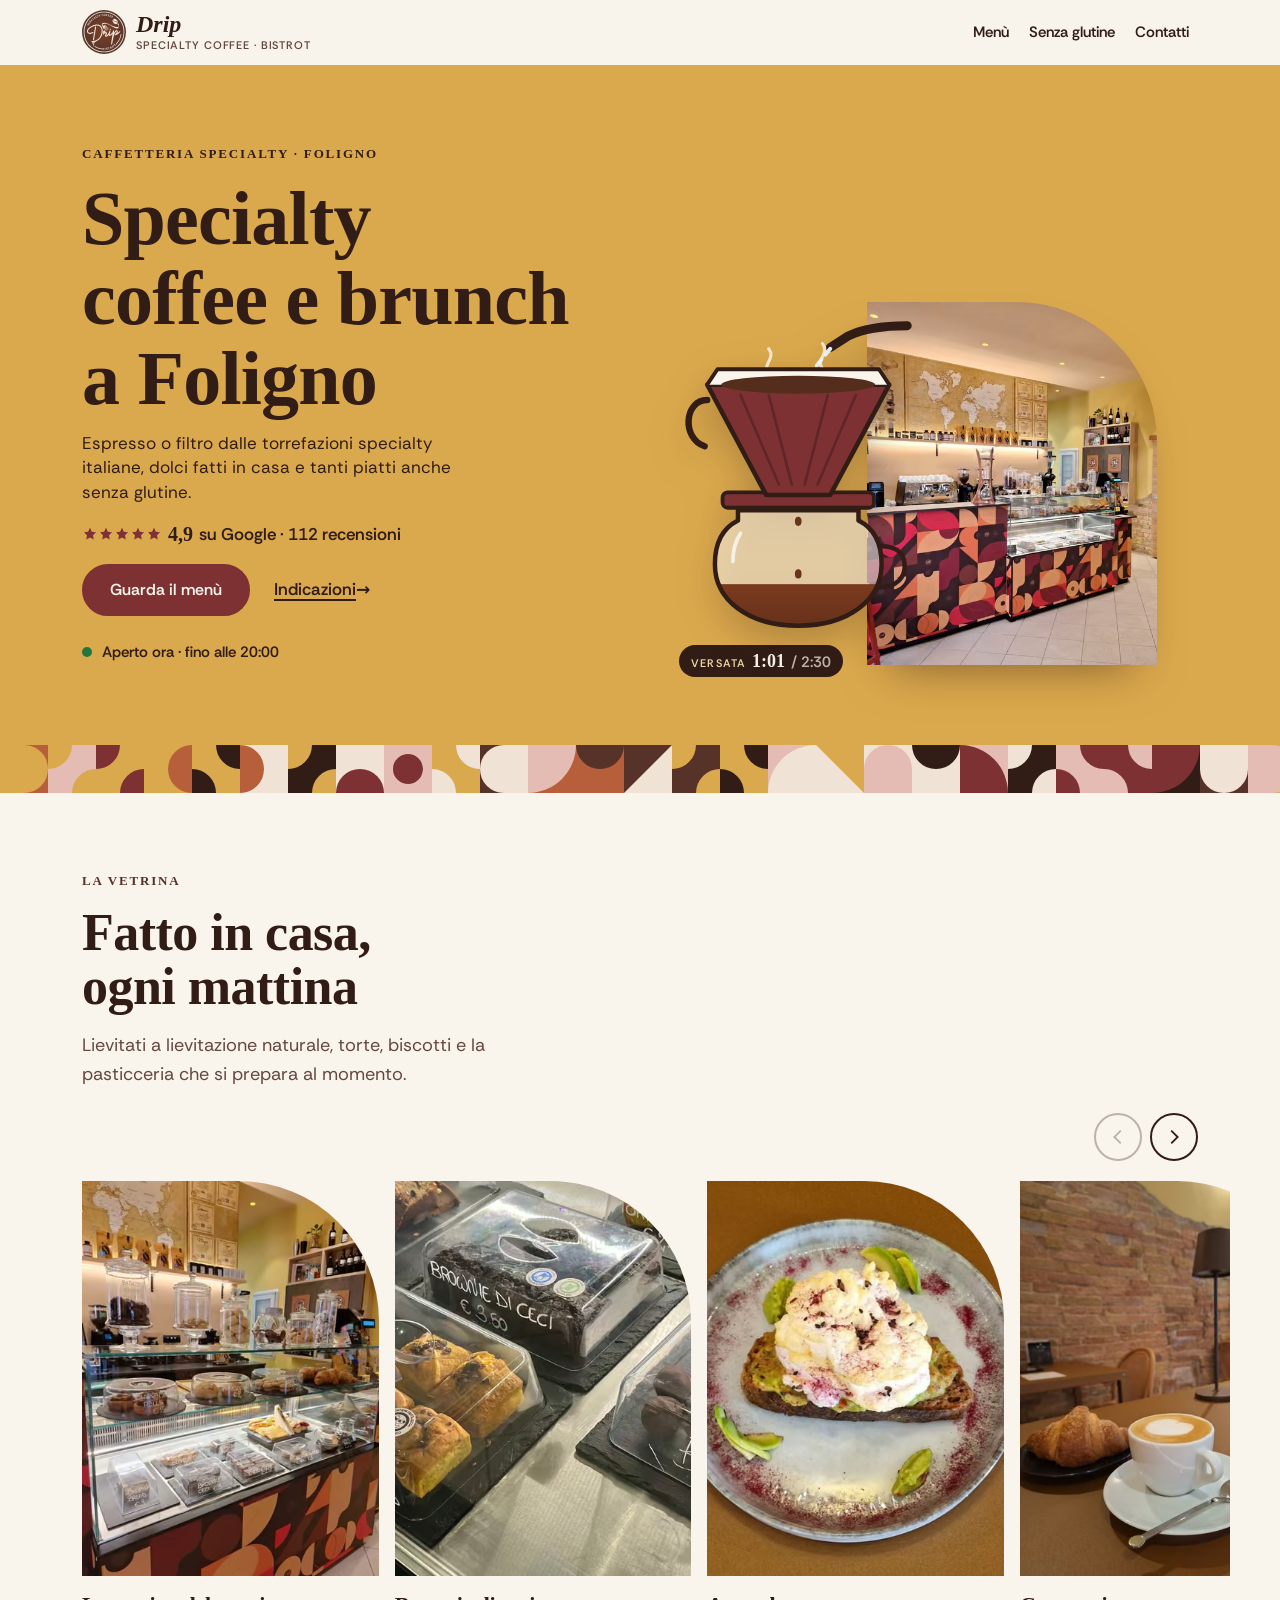
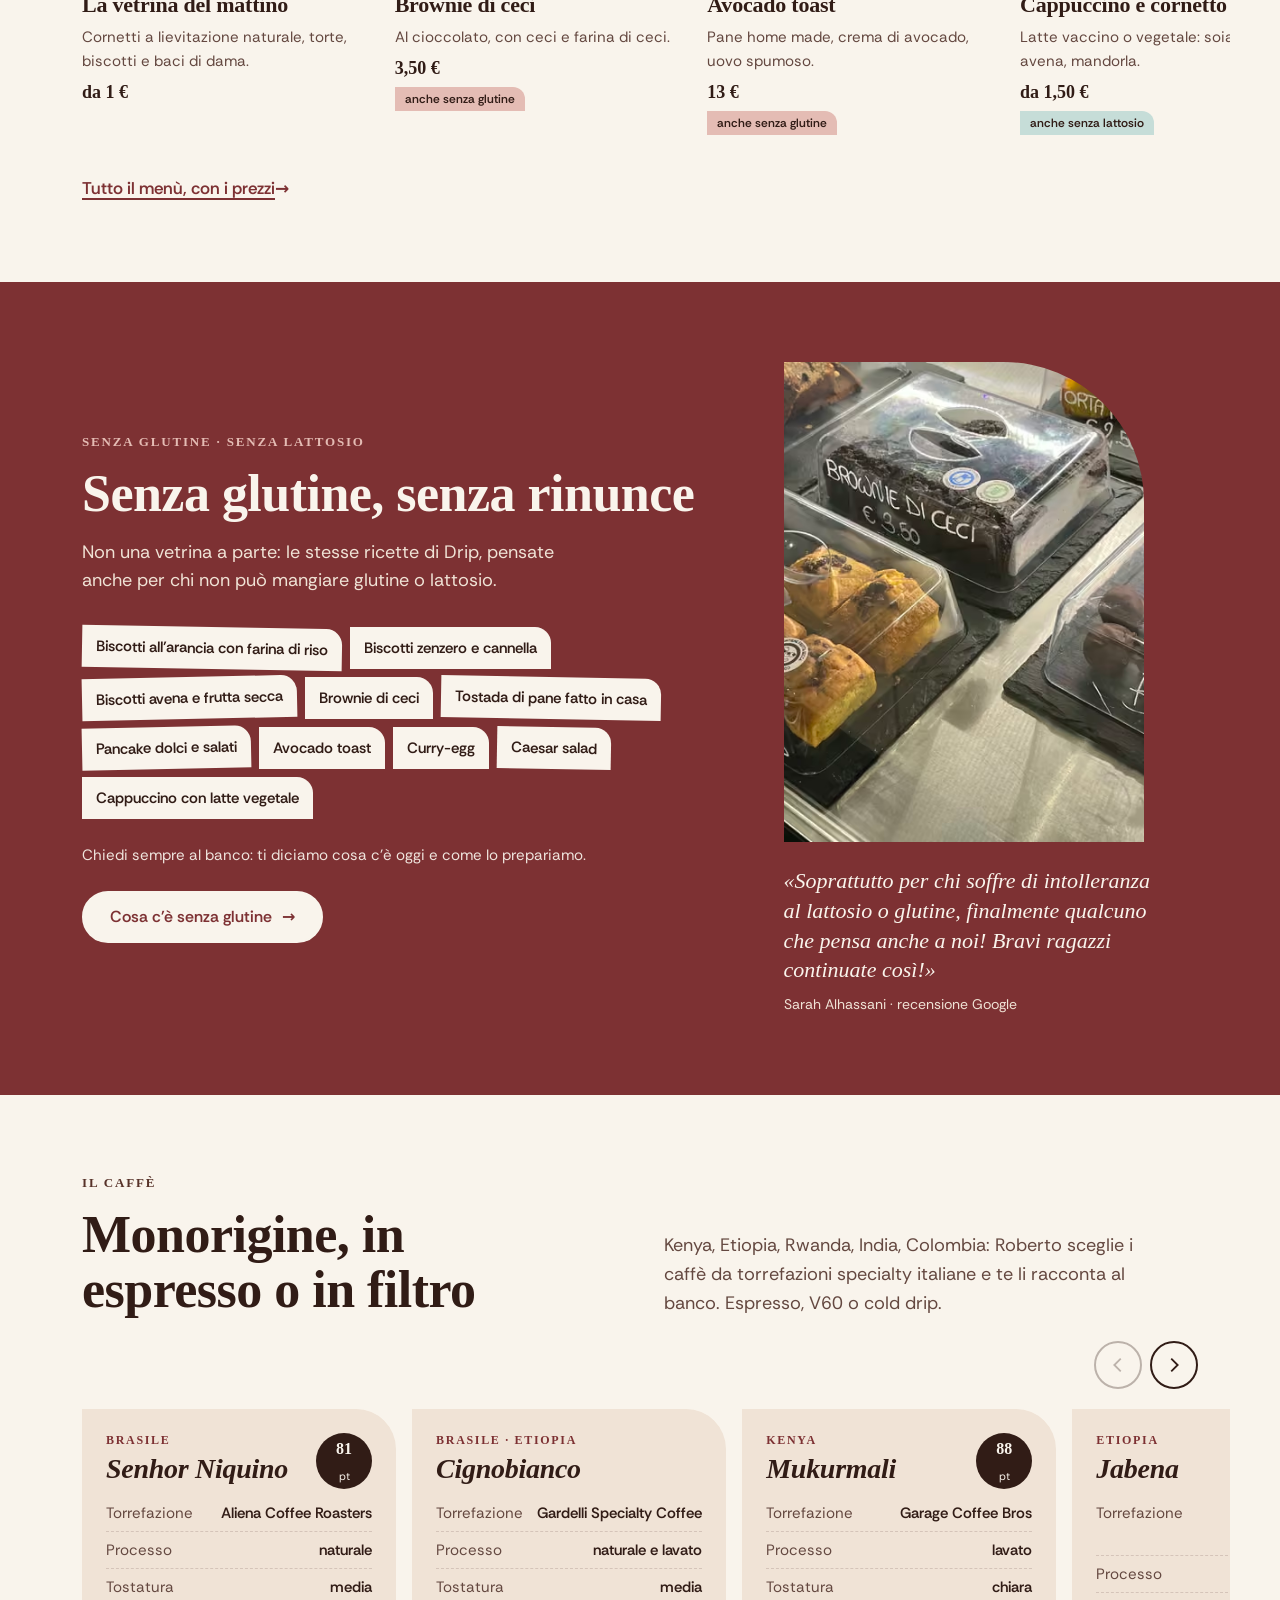
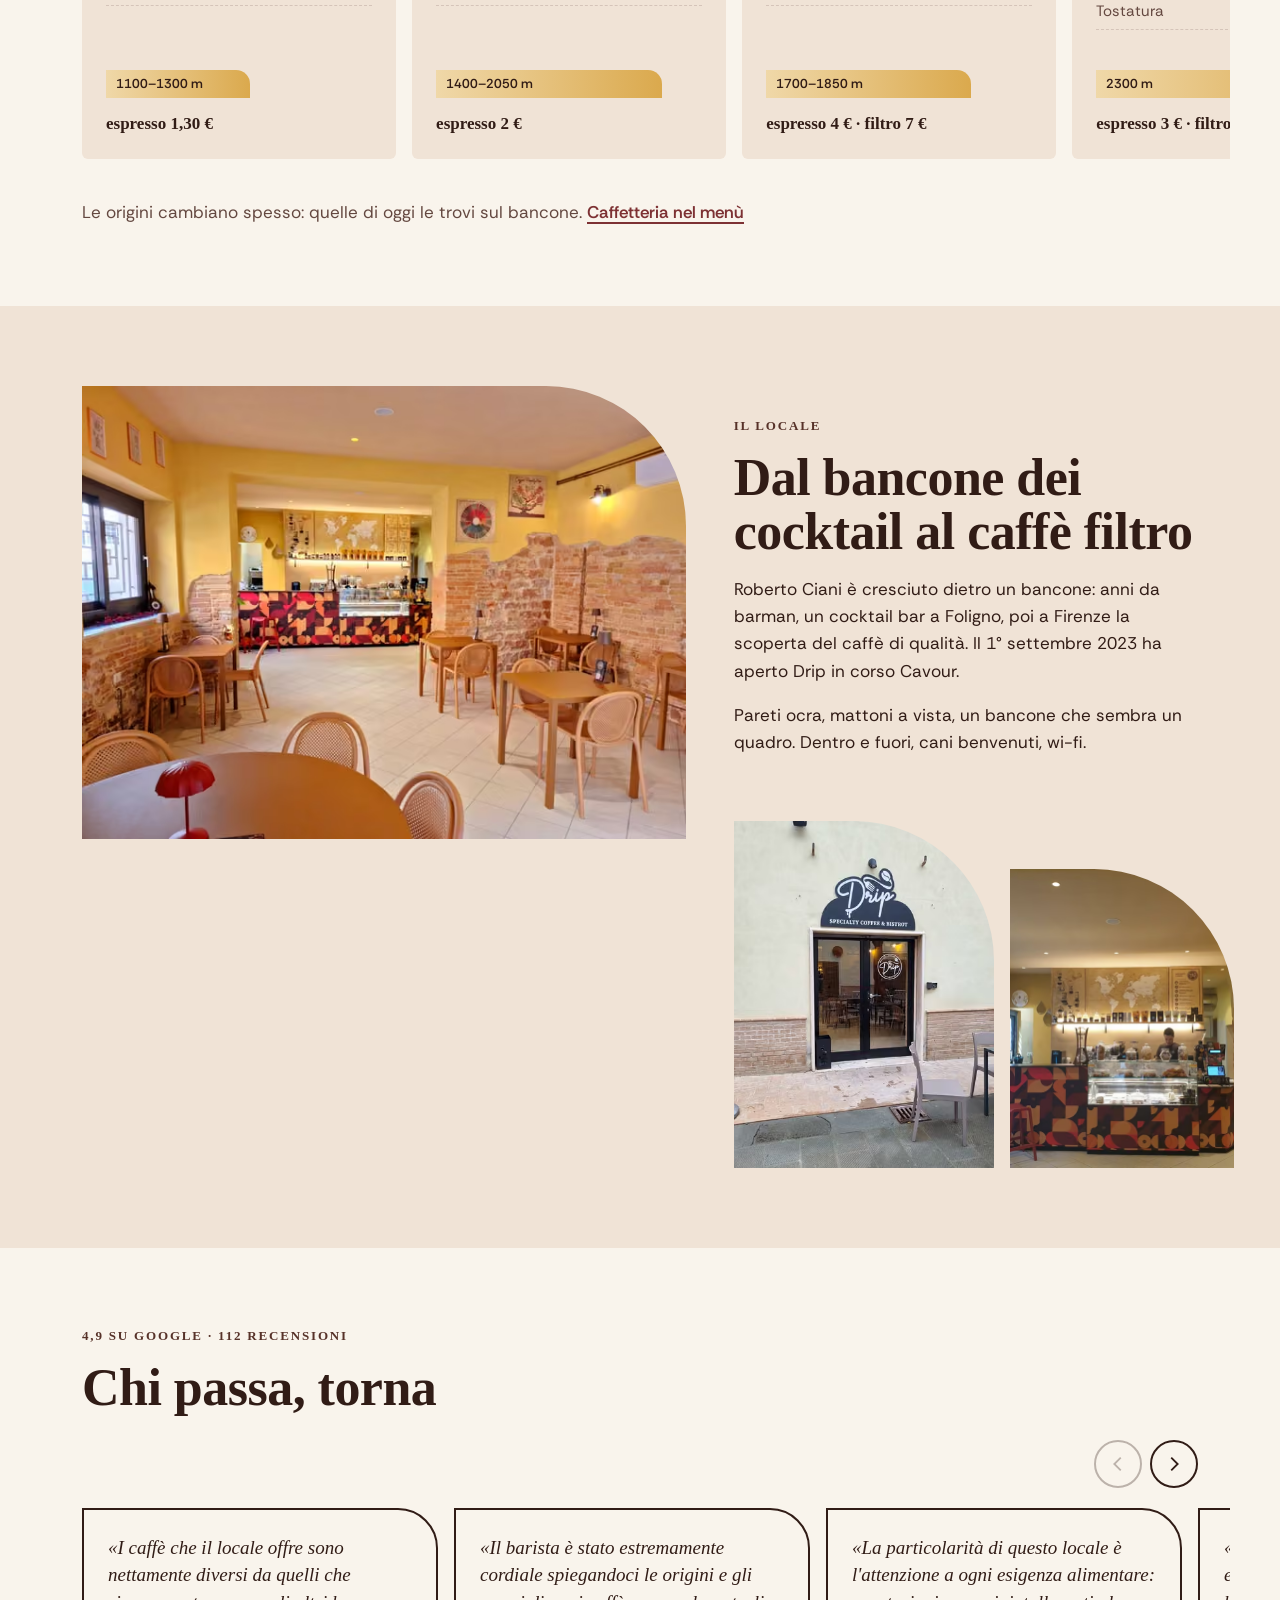
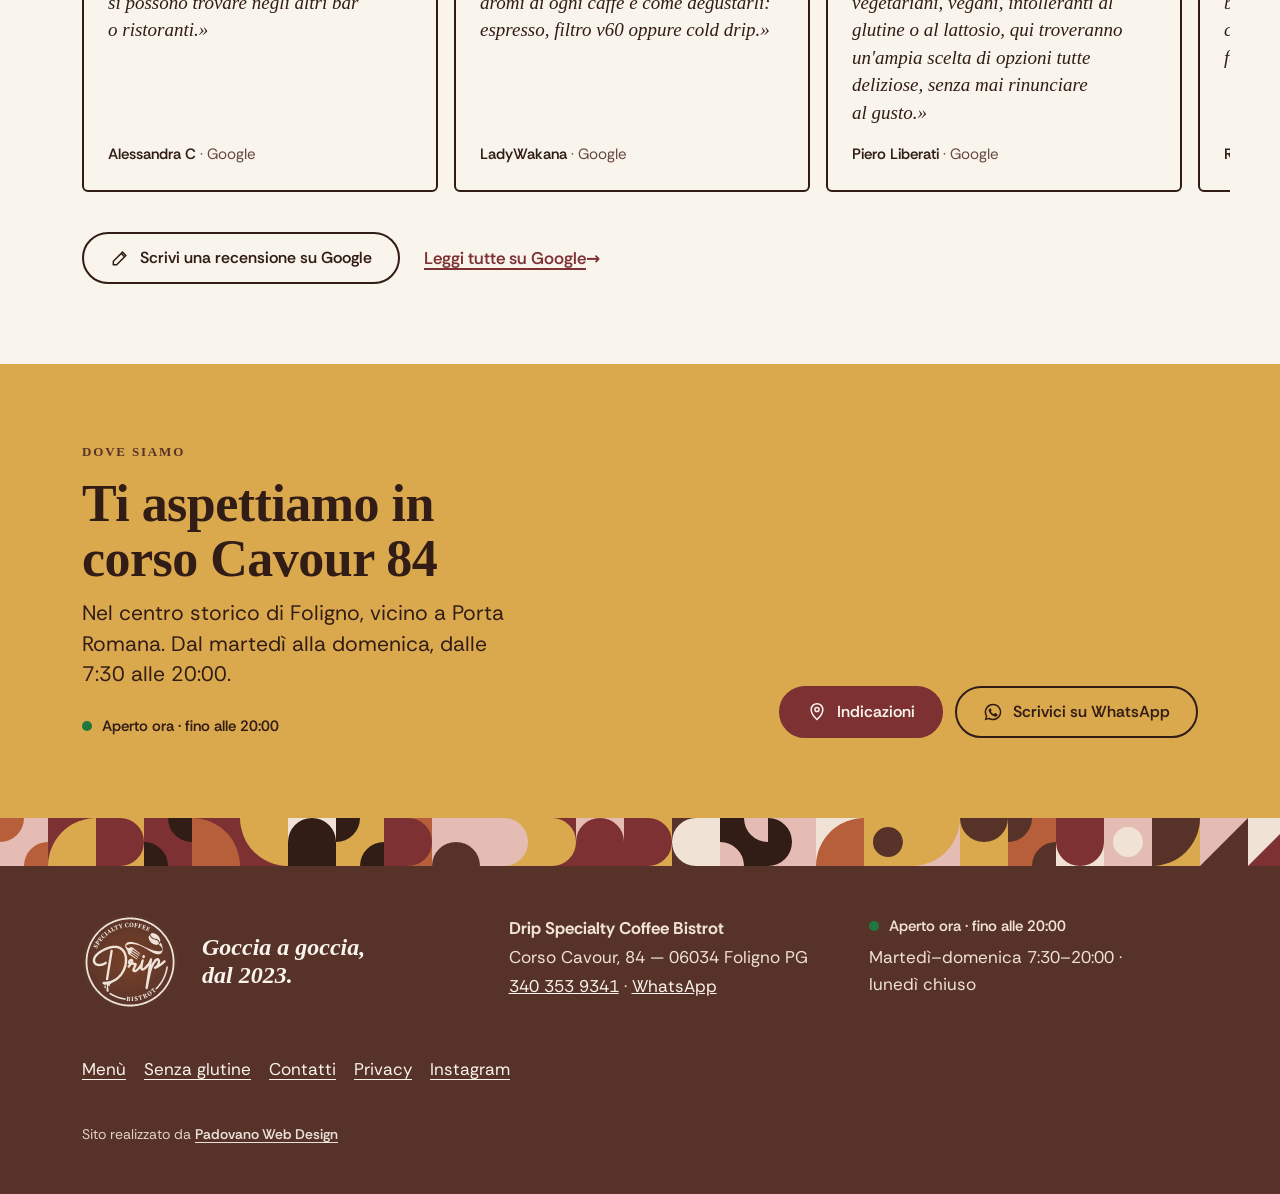
==== index.html @ 8d3b12f5 "Sito Drip Specialty Coffee Bistrot — bozza di anteprima Co-Authored-By: Claude Opus 5.5 <noreply@ant" ====
<!doctype html>
<html lang="it" class="no-js">
<head>
<meta charset="utf-8">
<script>document.documentElement.className="js"</script>
<meta name="viewport" content="width=device-width, initial-scale=1, viewport-fit=cover">
<title>Drip Specialty Coffee Bistrot | Caffè specialty e brunch a Foligno</title>
<meta name="description" content="Caffè specialty in espresso o filtro, colazioni e brunch fatti in casa, molti piatti anche senza glutine. Corso Cavour 84, Foligno. Chiuso il lunedì.">
<meta name="robots" content="noindex, nofollow">
<link rel="canonical" href="https://chripav09-del.github.io/DripFoligno/">
<meta name="theme-color" content="#E0A94F">
<meta property="og:type" content="website">
<meta property="og:locale" content="it_IT">
<meta property="og:site_name" content="Drip Specialty Coffee Bistrot">
<meta property="og:title" content="Drip Specialty Coffee Bistrot | Caffè specialty e brunch a Foligno">
<meta property="og:description" content="Caffè specialty in espresso o filtro, colazioni e brunch fatti in casa, molti piatti anche senza glutine. Corso Cavour 84, Foligno. Chiuso il lunedì.">
<meta property="og:url" content="https://chripav09-del.github.io/DripFoligno/">
<meta property="og:image" content="https://chripav09-del.github.io/DripFoligno/og-image.jpg">
<meta property="og:image:width" content="1200">
<meta property="og:image:height" content="630">
<meta name="twitter:card" content="summary_large_image">
<link rel="icon" href="favicon.ico" sizes="any">
<link rel="icon" href="favicon.svg" type="image/svg+xml">
<link rel="apple-touch-icon" href="apple-touch-icon.png">
<link rel="manifest" href="site.webmanifest">
<link rel="preload" href="fonts/alegreya.woff2" as="font" type="font/woff2" crossorigin>
<link rel="preload" href="fonts/rethink.woff2" as="font" type="font/woff2" crossorigin>
<link rel="stylesheet" href="css/base.css?v=202610020020">
<link rel="stylesheet" href="css/blocks.css?v=202610020020">
<script type="application/ld+json">{"@context": "https://schema.org", "@type": "CafeOrCoffeeShop", "@id": "https://chripav09-del.github.io/DripFoligno/#drip", "name": "Drip Specialty Coffee Bistrot", "alternateName": "Drip Specialty Coffee", "url": "https://chripav09-del.github.io/DripFoligno/", "image": "https://chripav09-del.github.io/DripFoligno/og-image.jpg", "logo": "https://chripav09-del.github.io/DripFoligno/icon-512.png", "description": "Caffetteria specialty e bistrot nel centro di Foligno: caffè monorigine in espresso o filtro, colazioni, brunch e pranzi fatti in casa, dolci e piatti disponibili anche senza glutine.", "telephone": "+39 340 353 9341", "address": {"@type": "PostalAddress", "streetAddress": "Corso Camillo Benso Conte di Cavour, 84", "postalCode": "06034", "addressLocality": "Foligno", "addressRegion": "PG", "addressCountry": "IT"}, "geo": {"@type": "GeoCoordinates", "latitude": 42.95385, "longitude": 12.70556}, "openingHoursSpecification": [{"@type": "OpeningHoursSpecification", "dayOfWeek": ["Tuesday", "Wednesday", "Thursday", "Friday", "Saturday", "Sunday"], "opens": "07:30", "closes": "20:00"}], "servesCuisine": ["Caffè specialty", "Colazioni", "Brunch", "Dolci fatti in casa"], "hasMenu": "https://chripav09-del.github.io/DripFoligno/menu.html", "hasMap": "https://www.google.com/maps/place/Drip+Specialty+Coffee+Bistrot/@42.9538521,12.7055634,17z/data=!4m6!3m5!1s0x132e851456a54751:0x4e2ced34477c55ed!8m2!3d42.9538521!4d12.7055634", "sameAs": ["https://www.instagram.com/drip.specialtycoffee/", "https://www.facebook.com/people/Drip-Specialty-Coffee/100095455901990/"], "areaServed": "Foligno", "foundingDate": "2023-09-01"}</script>
<script type="module" src="js/main.js?v=202610020020"></script>
</head>
<body>
<a class="skip" href="#contenuto">Vai al contenuto</a>
<header class="top">
  <div class="wrap top__in">
    <a class="marchio" href="./" aria-label="Drip Specialty Coffee Bistrot, home"><img src="img/drip-badge.svg" width="44" height="44" alt=""><span>Drip<small>specialty coffee · bistrot</small></span></a>
    <nav class="nav" aria-label="Principale"><a href="menu.html">Menù</a><a href="senza-glutine.html">Senza glutine</a><a href="contatti.html">Contatti</a></nav>
  </div>
</header>
<main id="contenuto">

<section class="hero" aria-labelledby="h1">
  <div class="wrap hero__in">
    <div class="hero__testo">
      <p class="kicker">Caffetteria specialty · Foligno</p>
      <h1 id="h1">Specialty coffee e brunch a Foligno</h1>
      <p class="lead">Espresso o filtro dalle torrefazioni specialty italiane, dolci fatti in casa e tanti piatti anche senza glutine.</p>
      <p class="voto"><span class="voto__stelle"><svg viewBox="0 0 24 24" aria-hidden="true" fill="currentColor"><path d="m12 2.8 2.8 5.8 6.3.9-4.6 4.4 1.1 6.3L12 17.2l-5.6 3 1.1-6.3L2.9 9.5l6.3-.9Z"/></svg><svg viewBox="0 0 24 24" aria-hidden="true" fill="currentColor"><path d="m12 2.8 2.8 5.8 6.3.9-4.6 4.4 1.1 6.3L12 17.2l-5.6 3 1.1-6.3L2.9 9.5l6.3-.9Z"/></svg><svg viewBox="0 0 24 24" aria-hidden="true" fill="currentColor"><path d="m12 2.8 2.8 5.8 6.3.9-4.6 4.4 1.1 6.3L12 17.2l-5.6 3 1.1-6.3L2.9 9.5l6.3-.9Z"/></svg><svg viewBox="0 0 24 24" aria-hidden="true" fill="currentColor"><path d="m12 2.8 2.8 5.8 6.3.9-4.6 4.4 1.1 6.3L12 17.2l-5.6 3 1.1-6.3L2.9 9.5l6.3-.9Z"/></svg><svg viewBox="0 0 24 24" aria-hidden="true" fill="currentColor"><path d="m12 2.8 2.8 5.8 6.3.9-4.6 4.4 1.1 6.3L12 17.2l-5.6 3 1.1-6.3L2.9 9.5l6.3-.9Z"/></svg></span><b>4,9</b> su Google · 112 recensioni</p>
      <div class="hero__azioni"><a class="btn" href="menu.html">Guarda il menù</a><a class="link freccia" href="https://www.google.com/maps/dir/?api=1&destination=Drip+Specialty+Coffee+Bistrot+Corso+Cavour+84+Foligno" target="_blank" rel="noopener">Indicazioni</a></div>
      <p class="stato stato--hero" data-stato><span class="stato__punto" aria-hidden="true"></span>Martedì–domenica 7:30–20:00 · lunedì chiuso</p>
    </div>
    <div class="hero__scena">
      <picture class="hero__foto quarto"><source type="image/avif" srcset="img/hero-bancone-480.avif 480w, img/hero-bancone-720.avif 720w, img/hero-bancone-960.avif 960w" sizes="(min-width: 900px) 420px, 64vw"><source type="image/webp" srcset="img/hero-bancone-480.webp 480w, img/hero-bancone-720.webp 720w, img/hero-bancone-960.webp 960w" sizes="(min-width: 900px) 420px, 64vw"><img src="img/hero-bancone-720.jpg" width="720" height="900" alt="Il bancone di Drip con il fronte a tessere geometriche bordeaux, la vetrina dei dolci e la mappa del mondo dei caffè" fetchpriority="high" decoding="async"></picture>
      <div class="v60" data-v60>
  <svg class="v60__svg" viewBox="-8 0 178 250" role="img" aria-labelledby="v60t">
<title id="v60t">Un dripper V60 che filtra il caffè goccia a goccia in una caraffa di vetro</title>
<defs>
 <clipPath id="caraffa"><path d="M38 150h94v8c12 6 18 18 18 34 0 28-26 48-65 48S20 220 20 192c0-16 6-28 18-34Z"/></clipPath>
 <linearGradient id="caffe" x1="0" y1="0" x2="0" y2="1"><stop offset="0" stop-color="hsl(18 60% 30%)"/><stop offset="1" stop-color="hsl(14 50% 14%)"/></linearGradient>
</defs>
<path class="v60__beccuccio" d="M170 6c-20 0-34 2-46 8l-14 9" fill="none" stroke="var(--espresso)" stroke-width="7" stroke-linecap="round"/>
<path class="v60__acqua" d="M110 24 C102 34 92 44 88 60" fill="none" stroke="hsl(200 40% 92%)" stroke-width="3" stroke-linecap="round" stroke-dasharray="6 5"/>
<g class="v60__vapore" fill="none" stroke="var(--latte)" stroke-width="2.5" stroke-linecap="round" opacity=".8">
 <path d="M62 44c-6-8 6-12 0-20"/><path d="M104 40c-6-8 6-12 0-20"/>
</g>
<path d="M38 150h94v8c12 6 18 18 18 34 0 28-26 48-65 48S20 220 20 192c0-16 6-28 18-34Z" fill="hsl(36 60% 97% / .55)"/>
<g clip-path="url(#caraffa)"><rect class="v60__livello" x="0" y="240" width="170" height="120" fill="url(#caffe)"/></g>
<path d="M38 150h94v8c12 6 18 18 18 34 0 28-26 48-65 48S20 220 20 192c0-16 6-28 18-34Z" fill="none" stroke="var(--espresso)" stroke-width="3.5" stroke-linejoin="round"/>
<path d="M150 178c14 0 18 8 18 16s-6 16-20 16" fill="none" stroke="var(--espresso)" stroke-width="3.5" stroke-linecap="round"/>
<path d="M40 168c-4 6-6 14-6 22" fill="none" stroke="#fff" stroke-width="3" stroke-linecap="round" opacity=".7"/>
<g class="v60__gocce" fill="hsl(18 55% 26%)"></g>
<rect x="26" y="136" width="118" height="12" rx="4" fill="var(--bordeaux)" stroke="var(--espresso)" stroke-width="3"/>
<path d="M14 52h142l-46 86H60Z" fill="var(--bordeaux)" stroke="var(--espresso)" stroke-width="3.5" stroke-linejoin="round"/>
<path d="M14 52 22 40h126l8 12" fill="var(--latte)" stroke="var(--espresso)" stroke-width="3" stroke-linejoin="round"/>
<g stroke="hsl(358 44% 26%)" stroke-width="2" stroke-linecap="round"><path d="M40 60l30 70"/><path d="M62 60l18 70"/><path d="M108 60l-18 70"/><path d="M130 60l-30 70"/></g>
<ellipse class="v60__letto" cx="85" cy="52" rx="60" ry="7" fill="hsl(18 50% 22%)"/>
<path d="M14 64c-18 0-20 30-2 36" fill="none" stroke="var(--espresso)" stroke-width="5" stroke-linecap="round"/>
</svg>
  <p class="v60__timer"><span class="v60__fase" data-fase>Bloom</span><b data-t>0:00</b><span class="v60__tot">/ 2:30</span></p>
</div>
    </div>
  </div>
  <div class="tessere " aria-hidden="true"><svg viewBox="0 0 1440 48" preserveAspectRatio="xMinYMid slice" width="1440" height="48"><g transform="translate(0 0)"><rect width="48" height="48" style="fill:var(--terracotta)"/><g class="t" style="--i:0;fill:var(--ocra)"><g transform="rotate(90 24 24)"><path d="M0 24A24 24 0 0 1 48 24V48H0Z"/></g></g></g><g transform="translate(48 0)"><rect width="48" height="48" style="fill:var(--rosa)"/><g class="t" style="--i:1;fill:var(--ocra)"><g transform="rotate(0 24 24)"><path d="M0 0H24A24 24 0 0 1 0 24ZM48 48H24A24 24 0 0 1 48 24Z"/></g></g></g><g transform="translate(96 0)"><rect width="48" height="48" style="fill:var(--ocra)"/><g class="t" style="--i:2;fill:var(--bordeaux)"><g transform="rotate(180 24 24)"><path d="M0 0H24A24 24 0 0 1 0 24ZM48 48H24A24 24 0 0 1 48 24Z"/></g></g></g><g transform="translate(144 0)"><rect width="48" height="48" style="fill:var(--ocra)"/><g class="t" style="--i:3;fill:var(--terracotta)"><g transform="rotate(270 24 24)"><path d="M0 48A24 24 0 0 1 48 48Z"/></g></g></g><g transform="translate(192 0)"><rect width="48" height="48" style="fill:var(--ocra)"/><g class="t" style="--i:4;fill:var(--espresso)"><g transform="rotate(270 24 24)"><path d="M0 0H24A24 24 0 0 1 0 24ZM48 48H24A24 24 0 0 1 48 24Z"/></g></g></g><g transform="translate(240 0)"><rect width="48" height="48" style="fill:var(--crema)"/><g class="t" style="--i:5;fill:var(--terracotta)"><g transform="rotate(90 24 24)"><path d="M0 48A24 24 0 0 1 48 48Z"/></g></g></g><g transform="translate(288 0)"><rect width="48" height="48" style="fill:var(--espresso)"/><g class="t" style="--i:6;fill:var(--ocra)"><g transform="rotate(0 24 24)"><path d="M0 0H24A24 24 0 0 1 0 24ZM48 48H24A24 24 0 0 1 48 24Z"/></g></g></g><g transform="translate(336 0)"><rect width="48" height="48" style="fill:var(--crema)"/><g class="t" style="--i:7;fill:var(--bordeaux)"><g transform="rotate(0 24 24)"><path d="M0 48A24 24 0 0 1 48 48Z"/></g></g></g><g transform="translate(384 0)"><rect width="48" height="48" style="fill:var(--rosa)"/><g class="t" style="--i:8;fill:var(--bordeaux)"><g transform="rotate(270 24 24)"><circle cx="24" cy="24" r="15"/></g></g></g><g transform="translate(432 0)"><rect width="48" height="48" style="fill:var(--ocra)"/><g class="t" style="--i:9;fill:var(--crema)"><g transform="rotate(270 24 24)"><path d="M0 0H24A24 24 0 0 1 0 24ZM48 48H24A24 24 0 0 1 48 24Z"/></g></g></g><g transform="translate(480 0)"><rect width="48" height="48" style="fill:var(--cacao)"/><g class="t" style="--i:10;fill:var(--crema)"><g transform="rotate(270 24 24)"><path d="M0 24A24 24 0 0 1 48 24V48H0Z"/></g></g></g><g transform="translate(528 0)"><rect width="48" height="48" style="fill:var(--terracotta)"/><g class="t" style="--i:11;fill:var(--rosa)"><g transform="rotate(0 24 24)"><path d="M0 0H48A48 48 0 0 1 0 48Z"/></g></g></g><g transform="translate(576 0)"><rect width="48" height="48" style="fill:var(--terracotta)"/><g class="t" style="--i:12;fill:var(--cacao)"><g transform="rotate(180 24 24)"><path d="M0 48A24 24 0 0 1 48 48Z"/></g></g></g><g transform="translate(624 0)"><rect width="48" height="48" style="fill:var(--crema)"/><g class="t" style="--i:13;fill:var(--cacao)"><g transform="rotate(180 24 24)"><path d="M0 48 48 0V48Z"/></g></g></g><g transform="translate(672 0)"><rect width="48" height="48" style="fill:var(--cacao)"/><g class="t" style="--i:14;fill:var(--ocra)"><g transform="rotate(180 24 24)"><path d="M0 0H24A24 24 0 0 1 0 24ZM48 48H24A24 24 0 0 1 48 24Z"/></g></g></g><g transform="translate(720 0)"><rect width="48" height="48" style="fill:var(--ocra)"/><g class="t" style="--i:15;fill:var(--espresso)"><g transform="rotate(90 24 24)"><path d="M0 0H24A24 24 0 0 1 0 24ZM48 48H24A24 24 0 0 1 48 24Z"/></g></g></g><g transform="translate(768 0)"><rect width="48" height="48" style="fill:var(--rosa)"/><g class="t" style="--i:16;fill:var(--crema)"><g transform="rotate(180 24 24)"><path d="M0 0H48A48 48 0 0 1 0 48Z"/></g></g></g><g transform="translate(816 0)"><rect width="48" height="48" style="fill:var(--ocra)"/><g class="t" style="--i:17;fill:var(--crema)"><g transform="rotate(90 24 24)"><path d="M0 48 48 0V48Z"/></g></g></g><g transform="translate(864 0)"><rect width="48" height="48" style="fill:var(--crema)"/><g class="t" style="--i:18;fill:var(--rosa)"><g transform="rotate(0 24 24)"><path d="M0 24A24 24 0 0 1 48 24V48H0Z"/></g></g></g><g transform="translate(912 0)"><rect width="48" height="48" style="fill:var(--crema)"/><g class="t" style="--i:19;fill:var(--espresso)"><g transform="rotate(180 24 24)"><path d="M0 48A24 24 0 0 1 48 48Z"/></g></g></g><g transform="translate(960 0)"><rect width="48" height="48" style="fill:var(--rosa)"/><g class="t" style="--i:20;fill:var(--bordeaux)"><g transform="rotate(270 24 24)"><path d="M0 0H48A48 48 0 0 1 0 48Z"/></g></g></g><g transform="translate(1008 0)"><rect width="48" height="48" style="fill:var(--espresso)"/><g class="t" style="--i:21;fill:var(--crema)"><g transform="rotate(0 24 24)"><path d="M0 0H24A24 24 0 0 1 0 24ZM48 48H24A24 24 0 0 1 48 24Z"/></g></g></g><g transform="translate(1056 0)"><rect width="48" height="48" style="fill:var(--rosa)"/><g class="t" style="--i:22;fill:var(--bordeaux)"><g transform="rotate(90 24 24)"><path d="M0 0H24A24 24 0 0 1 0 24ZM48 48H24A24 24 0 0 1 48 24Z"/></g></g></g><g transform="translate(1104 0)"><rect width="48" height="48" style="fill:var(--bordeaux)"/><g class="t" style="--i:23;fill:var(--rosa)"><g transform="rotate(270 24 24)"><path d="M0 0H24A24 24 0 0 1 0 24ZM48 48H24A24 24 0 0 1 48 24Z"/></g></g></g><g transform="translate(1152 0)"><rect width="48" height="48" style="fill:var(--espresso)"/><g class="t" style="--i:24;fill:var(--bordeaux)"><g transform="rotate(0 24 24)"><path d="M0 0H48A48 48 0 0 1 0 48Z"/></g></g></g><g transform="translate(1200 0)"><rect width="48" height="48" style="fill:var(--cacao)"/><g class="t" style="--i:25;fill:var(--crema)"><g transform="rotate(180 24 24)"><path d="M0 24A24 24 0 0 1 48 24V48H0Z"/></g></g></g><g transform="translate(1248 0)"><rect width="48" height="48" style="fill:var(--ocra)"/><g class="t" style="--i:26;fill:var(--rosa)"><g transform="rotate(90 24 24)"><path d="M0 24A24 24 0 0 1 48 24V48H0Z"/></g></g></g><g transform="translate(1296 0)"><rect width="48" height="48" style="fill:var(--bordeaux)"/><g class="t" style="--i:27;fill:var(--rosa)"><g transform="rotate(0 24 24)"><path d="M0 0H48A48 48 0 0 1 0 48Z"/></g></g></g><g transform="translate(1344 0)"><rect width="48" height="48" style="fill:var(--bordeaux)"/><g class="t" style="--i:28;fill:var(--ocra)"><g transform="rotate(0 24 24)"><path d="M0 24A24 24 0 0 1 48 24V48H0Z"/></g></g></g><g transform="translate(1392 0)"><rect width="48" height="48" style="fill:var(--terracotta)"/><g class="t" style="--i:29;fill:var(--cacao)"><g transform="rotate(180 24 24)"><circle cx="24" cy="24" r="15"/></g></g></g></svg></div>
</section>

<section class="sez sez--vetrina" aria-labelledby="h-vetrina">
  <div class="wrap">
    <div class="testa"><p class="kicker">La vetrina</p><h2 id="h-vetrina">Fatto in casa, ogni mattina</h2>
    <p class="promessa">Lievitati a lievitazione naturale, torte, biscotti e la pasticceria che si prepara al momento.</p></div>
    <div class="caro " data-caro>
  <div class="caro__nav"><button type="button" class="caro__b" data-prev aria-label="Indietro"><svg viewBox="0 0 24 24" aria-hidden="true" fill="none" stroke="currentColor" stroke-width="2"><path d="m15 5-7 7 7 7"/></svg></button><button type="button" class="caro__b" data-next aria-label="Avanti"><svg viewBox="0 0 24 24" aria-hidden="true" fill="none" stroke="currentColor" stroke-width="2"><path d="m9 5 7 7-7 7"/></svg></button></div>
  <ul class="caro__pista" id="pista-vetrina" aria-label="Piatti e dolci di Drip" tabindex="0"><li class="piatto"><picture class="piatto__foto quarto"><source type="image/avif" srcset="img/vetrina-dolci-400.avif 400w, img/vetrina-dolci-640.avif 640w, img/vetrina-dolci-900.avif 900w" sizes="(min-width: 900px) 300px, 72vw"><source type="image/webp" srcset="img/vetrina-dolci-400.webp 400w, img/vetrina-dolci-640.webp 640w, img/vetrina-dolci-900.webp 900w" sizes="(min-width: 900px) 300px, 72vw"><img src="img/vetrina-dolci-640.jpg" width="640" height="853" alt="La vetrina del mattino con torte, biscotti e cornetti sotto le campane di vetro" loading="lazy" decoding="async"></picture>
  <div class="piatto__testo"><h3>La vetrina del mattino</h3><p>Cornetti a lievitazione naturale, torte, biscotti e baci di dama.</p><p class="piatto__prezzo">da 1 €</p></div></li><li class="piatto"><picture class="piatto__foto quarto"><source type="image/avif" srcset="img/brownie-ceci-400.avif 400w, img/brownie-ceci-640.avif 640w, img/brownie-ceci-900.avif 900w" sizes="(min-width: 900px) 300px, 72vw"><source type="image/webp" srcset="img/brownie-ceci-400.webp 400w, img/brownie-ceci-640.webp 640w, img/brownie-ceci-900.webp 900w" sizes="(min-width: 900px) 300px, 72vw"><img src="img/brownie-ceci-640.jpg" width="640" height="853" alt="Brownie di ceci sotto la campana di vetro con il cartellino del prezzo" loading="lazy" decoding="async"></picture>
  <div class="piatto__testo"><h3>Brownie di ceci</h3><p>Al cioccolato, con ceci e farina di ceci.</p><p class="piatto__prezzo">3,50 €</p><span class="tag tag--g">anche senza glutine</span></div></li><li class="piatto"><picture class="piatto__foto quarto"><source type="image/avif" srcset="img/avocado-toast-400.avif 400w, img/avocado-toast-640.avif 640w, img/avocado-toast-647.avif 647w" sizes="(min-width: 900px) 300px, 72vw"><source type="image/webp" srcset="img/avocado-toast-400.webp 400w, img/avocado-toast-640.webp 640w, img/avocado-toast-647.webp 647w" sizes="(min-width: 900px) 300px, 72vw"><img src="img/avocado-toast-640.jpg" width="640" height="853" alt="Avocado toast con uovo spumoso su pane fatto in casa" loading="lazy" decoding="async"></picture>
  <div class="piatto__testo"><h3>Avocado toast</h3><p>Pane home made, crema di avocado, uovo spumoso.</p><p class="piatto__prezzo">13 €</p><span class="tag tag--g">anche senza glutine</span></div></li><li class="piatto"><picture class="piatto__foto quarto"><source type="image/avif" srcset="img/cappuccino-cornetto-400.avif 400w, img/cappuccino-cornetto-640.avif 640w, img/cappuccino-cornetto-900.avif 900w" sizes="(min-width: 900px) 300px, 72vw"><source type="image/webp" srcset="img/cappuccino-cornetto-400.webp 400w, img/cappuccino-cornetto-640.webp 640w, img/cappuccino-cornetto-900.webp 900w" sizes="(min-width: 900px) 300px, 72vw"><img src="img/cappuccino-cornetto-640.jpg" width="640" height="853" alt="Cappuccino con latte art e cornetto sul tavolo, davanti al muro di mattoni" loading="lazy" decoding="async"></picture>
  <div class="piatto__testo"><h3>Cappuccino e cornetto</h3><p>Latte vaccino o vegetale: soia, cocco, avena, mandorla.</p><p class="piatto__prezzo">da 1,50 €</p><span class="tag tag--l">anche senza lattosio</span></div></li><li class="piatto"><picture class="piatto__foto quarto"><source type="image/avif" srcset="img/pancake-melograno-400.avif 400w, img/pancake-melograno-640.avif 640w, img/pancake-melograno-900.avif 900w" sizes="(min-width: 900px) 300px, 72vw"><source type="image/webp" srcset="img/pancake-melograno-400.webp 400w, img/pancake-melograno-640.webp 640w, img/pancake-melograno-900.webp 900w" sizes="(min-width: 900px) 300px, 72vw"><img src="img/pancake-melograno-640.jpg" width="640" height="853" alt="Pila di pancake con chicchi di melograno sotto la lampada bordeaux" loading="lazy" decoding="async"></picture>
  <div class="piatto__testo"><h3>Pancake</h3><p>Dolci o salati, quasi tutti anche senza glutine.</p><p class="piatto__prezzo">da 9 €</p><span class="tag tag--g">anche senza glutine</span></div></li><li class="piatto"><picture class="piatto__foto quarto"><source type="image/avif" srcset="img/french-toast-frutti-400.avif 400w, img/french-toast-frutti-640.avif 640w, img/french-toast-frutti-900.avif 900w" sizes="(min-width: 900px) 300px, 72vw"><source type="image/webp" srcset="img/french-toast-frutti-400.webp 400w, img/french-toast-frutti-640.webp 640w, img/french-toast-frutti-900.webp 900w" sizes="(min-width: 900px) 300px, 72vw"><img src="img/french-toast-frutti-640.jpg" width="640" height="853" alt="French toast con crema di cioccolato e frutti di bosco su un piatto decorato" loading="lazy" decoding="async"></picture>
  <div class="piatto__testo"><h3>French toast</h3><p>Pan brioche cotto al burro, cioccolato, acero, frutti di bosco.</p><p class="piatto__prezzo">10 €</p></div></li><li class="piatto"><picture class="piatto__foto quarto"><source type="image/avif" srcset="img/cornetto-400.avif 400w, img/cornetto-640.avif 640w, img/cornetto-900.avif 900w" sizes="(min-width: 900px) 300px, 72vw"><source type="image/webp" srcset="img/cornetto-400.webp 400w, img/cornetto-640.webp 640w, img/cornetto-900.webp 900w" sizes="(min-width: 900px) 300px, 72vw"><img src="img/cornetto-640.jpg" width="640" height="853" alt="Cornetto farcito spolverato di zucchero a velo" loading="lazy" decoding="async"></picture>
  <div class="piatto__testo"><h3>Il cornetto farcito</h3><p>Tagliato a metà e farcito al momento.</p><p class="piatto__prezzo">da 2 €</p></div></li></ul>
</div>
    <p class="chiudi"><a class="link freccia" href="menu.html">Tutto il menù, con i prezzi</a></p>
  </div>
</section>

<section class="sez sez--sg" aria-labelledby="h-sg">
  <div class="wrap sg">
    <div class="sg__testo">
      <p class="kicker">Senza glutine · senza lattosio</p>
      <h2 id="h-sg">Senza glutine, senza rinunce</h2>
      <p class="promessa">Non una vetrina a parte: le stesse ricette di Drip, pensate anche per chi non può mangiare glutine o lattosio.</p>
      <ul class="cartellini"><li>Biscotti all'arancia con farina di riso</li><li>Biscotti zenzero e cannella</li><li>Biscotti avena e frutta secca</li><li>Brownie di ceci</li><li>Tostada di pane fatto in casa</li><li>Pancake dolci e salati</li><li>Avocado toast</li><li>Curry-egg</li><li>Caesar salad</li><li>Cappuccino con latte vegetale</li></ul>
      <p class="sg__nota">Chiedi sempre al banco: ti diciamo cosa c'è oggi e come lo prepariamo.</p>
      <a class="btn btn--chiaro freccia" href="senza-glutine.html">Cosa c'è senza glutine</a>
    </div>
    <figure class="sg__voce">
      <picture class="sg__foto quarto"><source type="image/avif" srcset="img/brownie-ceci-400.avif 400w, img/brownie-ceci-640.avif 640w, img/brownie-ceci-900.avif 900w" sizes="(min-width: 900px) 360px, 80vw"><source type="image/webp" srcset="img/brownie-ceci-400.webp 400w, img/brownie-ceci-640.webp 640w, img/brownie-ceci-900.webp 900w" sizes="(min-width: 900px) 360px, 80vw"><img src="img/brownie-ceci-640.jpg" width="640" height="853" alt="Brownie di ceci al cioccolato nella vetrina di Drip" loading="lazy" decoding="async"></picture>
      <blockquote><p>«Soprattutto per chi soffre di intolleranza al lattosio o glutine, finalmente qualcuno che pensa anche a noi! Bravi ragazzi continuate così!»</p></blockquote>
      <figcaption>Sarah Alhassani · recensione Google</figcaption>
    </figure>
  </div>
</section>

<section class="sez sez--caffe" aria-labelledby="h-caffe">
  <div class="wrap">
    <div class="testa testa--due">
      <div><p class="kicker">Il caffè</p><h2 id="h-caffe">Monorigine, in espresso o in filtro</h2></div>
      <p class="promessa">Kenya, Etiopia, Rwanda, India, Colombia: Roberto sceglie i caffè da torrefazioni specialty italiane e te li racconta al banco. Espresso, V60 o cold drip.</p>
    </div>
    <div class="caro caro--caffe" data-caro>
  <div class="caro__nav"><button type="button" class="caro__b" data-prev aria-label="Indietro"><svg viewBox="0 0 24 24" aria-hidden="true" fill="none" stroke="currentColor" stroke-width="2"><path d="m15 5-7 7 7 7"/></svg></button><button type="button" class="caro__b" data-next aria-label="Avanti"><svg viewBox="0 0 24 24" aria-hidden="true" fill="none" stroke="currentColor" stroke-width="2"><path d="m9 5 7 7-7 7"/></svg></button></div>
  <ul class="caro__pista" id="pista-caffe" aria-label="Le origini in carta" tabindex="0"><li class="caffe"><article>
  <p class="caffe__orig">Brasile</p><h3><em>Senhor Niquino</em></h3><span class="caffe__punti"><b>81</b> pt</span>
  <dl><div><dt>Torrefazione</dt><dd>Aliena Coffee Roasters</dd></div><div><dt>Processo</dt><dd>naturale</dd></div><div><dt>Tostatura</dt><dd>media</dd></div></dl>
  <div class="caffe__alt" style="--h:54%"><span>1100–1300 m</span></div>
  <p class="caffe__prezzi">espresso 1,30 €</p></article></li><li class="caffe"><article>
  <p class="caffe__orig">Brasile · Etiopia</p><h3><em>Cignobianco</em></h3>
  <dl><div><dt>Torrefazione</dt><dd>Gardelli Specialty Coffee</dd></div><div><dt>Processo</dt><dd>naturale e lavato</dd></div><div><dt>Tostatura</dt><dd>media</dd></div></dl>
  <div class="caffe__alt" style="--h:85%"><span>1400–2050 m</span></div>
  <p class="caffe__prezzi">espresso 2 €</p></article></li><li class="caffe"><article>
  <p class="caffe__orig">Kenya</p><h3><em>Mukurmali</em></h3><span class="caffe__punti"><b>88</b> pt</span>
  <dl><div><dt>Torrefazione</dt><dd>Garage Coffee Bros</dd></div><div><dt>Processo</dt><dd>lavato</dd></div><div><dt>Tostatura</dt><dd>chiara</dd></div></dl>
  <div class="caffe__alt" style="--h:77%"><span>1700–1850 m</span></div>
  <p class="caffe__prezzi">espresso 4 € · filtro 7 €</p></article></li><li class="caffe"><article>
  <p class="caffe__orig">Etiopia</p><h3><em>Jabena</em></h3><span class="caffe__punti"><b>88</b> pt</span>
  <dl><div><dt>Torrefazione</dt><dd>La Sosta Specialty Coffee</dd></div><div><dt>Processo</dt><dd>naturale</dd></div><div><dt>Tostatura</dt><dd>chiara</dd></div></dl>
  <div class="caffe__alt" style="--h:96%"><span>2300 m</span></div>
  <p class="caffe__prezzi">espresso 3 € · filtro 5 €</p></article></li><li class="caffe"><article>
  <p class="caffe__orig">Rwanda</p><h3><em>Kirambo</em></h3><span class="caffe__punti"><b>86,25</b> pt</span>
  <dl><div><dt>Torrefazione</dt><dd>Garage Coffee Bros</dd></div><div><dt>Processo</dt><dd>lavato</dd></div><div><dt>Tostatura</dt><dd>chiara</dd></div></dl>
  <div class="caffe__alt" style="--h:64%"><span>1545 m</span></div>
  <p class="caffe__prezzi">espresso 3 € · filtro 5 €</p></article></li><li class="caffe"><article>
  <p class="caffe__orig">India</p><h3><em>Ratnagiri Estate Lab</em></h3>
  <dl><div><dt>Torrefazione</dt><dd>Gardelli Specialty Coffee</dd></div><div><dt>Processo</dt><dd>macerazione carbonica</dd></div><div><dt>Tostatura</dt><dd>chiara</dd></div></dl>
  <div class="caffe__alt" style="--h:56%"><span>1350 m</span></div>
  <p class="caffe__prezzi">espresso 4 € · filtro 7 €</p></article></li><li class="caffe"><article>
  <p class="caffe__orig">Colombia</p><h3><em>Rose</em></h3><span class="caffe__punti"><b>85</b> pt</span>
  <dl><div><dt>Torrefazione</dt><dd>Garage Coffee Bros</dd></div><div><dt>Processo</dt><dd>naturale</dd></div><div><dt>Tostatura</dt><dd>chiara</dd></div></dl>
  <div class="caffe__alt" style="--h:73%"><span>1400–1750 m</span></div>
  <p class="caffe__prezzi">espresso 3 € · filtro 5 €</p></article></li><li class="caffe"><article>
  <p class="caffe__orig">Ecuador</p><h3><em>Atlas</em></h3>
  <dl><div><dt>Torrefazione</dt><dd>Aliena Coffee Roasters</dd></div><div><dt>Processo</dt><dd>naturale</dd></div><div><dt>Tostatura</dt><dd>chiara</dd></div></dl>
  <div class="caffe__alt" style="--h:69%"><span>1650 m</span></div>
  <p class="caffe__prezzi">espresso 4 € · filtro 7 €</p></article></li><li class="caffe"><article>
  <p class="caffe__orig">Perù</p><h3><em>Efrain</em></h3>
  <dl><div><dt>Torrefazione</dt><dd>Gardelli Specialty Coffee</dd></div><div><dt>Processo</dt><dd>lavato</dd></div><div><dt>Tostatura</dt><dd>chiara</dd></div></dl>
  <div class="caffe__alt" style="--h:83%"><span>1850–2000 m</span></div>
  <p class="caffe__prezzi">espresso 3 € · filtro 5 €</p></article></li><li class="caffe"><article>
  <p class="caffe__orig">Guatemala</p><h3><em>La Morena</em></h3>
  <dl><div><dt>Torrefazione</dt><dd>Gardelli Specialty Coffee</dd></div><div><dt>Processo</dt><dd>lavato</dd></div><div><dt>Tostatura</dt><dd>chiara</dd></div></dl>
  <div class="caffe__alt" style="--h:67%"><span>1200–1600 m</span></div>
  <p class="caffe__prezzi">espresso 3 € · filtro 5 €</p></article></li><li class="caffe"><article>
  <p class="caffe__orig">Costa Rica</p><h3><em>San Cristobal</em></h3>
  <dl><div><dt>Torrefazione</dt><dd>Gardelli Specialty Coffee</dd></div><div><dt>Processo</dt><dd>naturale</dd></div><div><dt>Tostatura</dt><dd>chiara</dd></div></dl>
  <div class="caffe__alt" style="--h:68%"><span>1625 m</span></div>
  <p class="caffe__prezzi">espresso 3 € · filtro 5 €</p></article></li><li class="caffe"><article>
  <p class="caffe__orig">Costa Rica</p><h3><em>Costarica</em></h3>
  <dl><div><dt>Torrefazione</dt><dd>Tazze Pazze</dd></div><div><dt>Processo</dt><dd>naturale</dd></div><div><dt>Tostatura</dt><dd>chiara</dd></div></dl>
  <div class="caffe__alt" style="--h:54%"><span>1300 m</span></div>
  <p class="caffe__prezzi">espresso 3 € · filtro 5 €</p></article></li><li class="caffe"><article>
  <p class="caffe__orig">Colombia</p><h3><em>Tejo decaffeinato</em></h3><span class="caffe__punti"><b>84</b> pt</span>
  <dl><div><dt>Torrefazione</dt><dd>La Sosta Specialty Coffee</dd></div><div><dt>Processo</dt><dd>decaffeinato con acetato di etile</dd></div><div><dt>Tostatura</dt><dd>media</dd></div></dl>
  <div class="caffe__alt" style="--h:62%"><span>1500 m</span></div>
  <p class="caffe__prezzi">espresso 1,50 € · filtro 4,50 €</p></article></li></ul>
</div>
    <p class="chiudi tenue">Le origini cambiano spesso: quelle di oggi le trovi sul bancone. <a class="link" href="menu.html#caffetteria">Caffetteria nel menù</a></p>
  </div>
</section>

<section class="sez sez--locale" aria-labelledby="h-locale">
  <div class="wrap locale">
    <picture class="locale__sala quarto"><source type="image/avif" srcset="img/sala-640.avif 640w, img/sala-1000.avif 1000w, img/sala-1400.avif 1400w" sizes="(min-width: 900px) 640px, 100vw"><source type="image/webp" srcset="img/sala-640.webp 640w, img/sala-1000.webp 1000w, img/sala-1400.webp 1400w" sizes="(min-width: 900px) 640px, 100vw"><img src="img/sala-1000.jpg" width="1000" height="750" alt="La sala di Drip: pareti ocra, mattoni a vista, tavolini e sedie in legno, il bancone sul fondo" loading="lazy" decoding="async"></picture>
    <div class="locale__testo">
      <p class="kicker">Il locale</p>
      <h2 id="h-locale">Dal bancone dei cocktail al caffè filtro</h2>
      <p>Roberto Ciani è cresciuto dietro un bancone: anni da barman, un cocktail bar a Foligno, poi a Firenze la scoperta del caffè di qualità. Il 1° settembre 2023 ha aperto Drip in corso Cavour.</p>
      <p>Pareti ocra, mattoni a vista, un bancone che sembra un quadro. Dentro e fuori, cani benvenuti, wi-fi.</p>
    </div>
    <div class="locale__piccole">
      <picture class="quarto"><source type="image/avif" srcset="img/ingresso-400.avif 400w, img/ingresso-640.avif 640w, img/ingresso-900.avif 900w" sizes="(min-width: 900px) 260px, 45vw"><source type="image/webp" srcset="img/ingresso-400.webp 400w, img/ingresso-640.webp 640w, img/ingresso-900.webp 900w" sizes="(min-width: 900px) 260px, 45vw"><img src="img/ingresso-640.jpg" width="640" height="853" alt="L&#x27;ingresso di Drip in corso Cavour con l&#x27;insegna nera a mezzaluna" loading="lazy" decoding="async"></picture>
      <picture class="quarto"><source type="image/avif" srcset="img/barista-mappa-480.avif 480w, img/barista-mappa-720.avif 720w, img/barista-mappa-960.avif 960w" sizes="(min-width: 900px) 260px, 45vw"><source type="image/webp" srcset="img/barista-mappa-480.webp 480w, img/barista-mappa-720.webp 720w, img/barista-mappa-960.webp 960w" sizes="(min-width: 900px) 260px, 45vw"><img src="img/barista-mappa-720.jpg" width="720" height="900" alt="Il bancone frontale con la mappa del mondo in legno e gli scaffali dei caffè" loading="lazy" decoding="async"></picture>
    </div>
  </div>
</section>

<section class="sez sez--rec" aria-labelledby="h-rec">
  <div class="wrap">
    <div class="testa"><p class="kicker">4,9 su Google · 112 recensioni</p><h2 id="h-rec">Chi passa, torna</h2></div>
    <div class="caro caro--rec" data-caro>
  <div class="caro__nav"><button type="button" class="caro__b" data-prev aria-label="Indietro"><svg viewBox="0 0 24 24" aria-hidden="true" fill="none" stroke="currentColor" stroke-width="2"><path d="m15 5-7 7 7 7"/></svg></button><button type="button" class="caro__b" data-next aria-label="Avanti"><svg viewBox="0 0 24 24" aria-hidden="true" fill="none" stroke="currentColor" stroke-width="2"><path d="m9 5 7 7-7 7"/></svg></button></div>
  <ul class="caro__pista" id="pista-rec" aria-label="Recensioni Google" tabindex="0"><li class="rec"><figure><blockquote><p>«I caffè che il locale offre sono nettamente diversi da quelli che si possono trovare negli altri bar o ristoranti.»</p></blockquote><figcaption>Alessandra C <span>· Google</span></figcaption></figure></li><li class="rec"><figure><blockquote><p>«Il barista è stato estremamente cordiale spiegandoci le origini e gli aromi di ogni caffè e come degustarli: espresso, filtro v60 oppure cold drip.»</p></blockquote><figcaption>LadyWakana <span>· Google</span></figcaption></figure></li><li class="rec"><figure><blockquote><p>«La particolarità di questo locale è l&#x27;attenzione a ogni esigenza alimentare: vegetariani, vegani, intolleranti al glutine o al lattosio, qui troveranno un&#x27;ampia scelta di opzioni tutte deliziose, senza mai rinunciare al gusto.»</p></blockquote><figcaption>Piero Liberati <span>· Google</span></figcaption></figure></li><li class="rec"><figure><blockquote><p>«Caffè e bistrot con prodotti di eccellenza, ideale per colazioni, brunch, pranzi e merende, servizio cordiale e simpatico, ambiente familiare e rilassato.»</p></blockquote><figcaption>Roberto Rossi <span>· Google</span></figcaption></figure></li><li class="rec"><figure><blockquote><p>«È uno dei pochi posti dove sanno condire il cornetto a regola d&#x27;arte, tagliandolo a metà per distribuire bene la farcitura.»</p></blockquote><figcaption>DBV <span>· Google</span></figcaption></figure></li><li class="rec"><figure><blockquote><p>«Ha disponibili molte opzioni vegane e senza glutine che fanno loro (pane incluso).»</p></blockquote><figcaption>Irene Volpe <span>· Google</span></figcaption></figure></li><li class="rec"><figure><blockquote><p>«Soprattutto per chi soffre di intolleranza al lattosio o glutine, finalmente qualcuno che pensa anche a noi! Bravi ragazzi continuate così!»</p></blockquote><figcaption>Sarah Alhassani <span>· Google</span></figcaption></figure></li></ul>
</div>
    <div class="rec__azioni"><a class="btn btn--line" href="https://www.google.com/maps/place//data=!4m3!3m2!1s0x132e851456a54751:0x4e2ced34477c55ed!12e1" target="_blank" rel="noopener"><svg viewBox="0 0 24 24" aria-hidden="true" fill="none" stroke="currentColor" stroke-width="1.8"><path d="M4 20h4L19 9l-4-4L4 16v4Z"/><path d="m13.5 6.5 4 4"/></svg>Scrivi una recensione su Google</a><a class="link freccia" href="https://www.google.com/maps/place//data=!4m3!3m2!1s0x132e851456a54751:0x4e2ced34477c55ed!9m1!1b1" target="_blank" rel="noopener">Leggi tutte su Google</a></div>
  </div>
</section>

<section class="sez sez--fine" aria-labelledby="h-fine">
  <div class="wrap fine">
    <div><p class="kicker">Dove siamo</p><h2 id="h-fine">Ti aspettiamo in corso Cavour 84</h2>
    <p class="lead">Nel centro storico di Foligno, vicino a Porta Romana. Dal martedì alla domenica, dalle 7:30 alle 20:00.</p>
    <p class="stato " data-stato><span class="stato__punto" aria-hidden="true"></span>Martedì–domenica 7:30–20:00 · lunedì chiuso</p></div>
    <div class="fine__azioni"><a class="btn" href="https://www.google.com/maps/dir/?api=1&destination=Drip+Specialty+Coffee+Bistrot+Corso+Cavour+84+Foligno" target="_blank" rel="noopener"><svg viewBox="0 0 24 24" aria-hidden="true" fill="none" stroke="currentColor" stroke-width="1.8"><path d="M12 21s-7-6.2-7-12a7 7 0 0 1 14 0c0 5.8-7 12-7 12Z"/><circle cx="12" cy="9" r="2.5"/></svg>Indicazioni</a><a class="btn btn--line" href="https://wa.me/393403539341?text=Ciao%20Roberto%21%20Ti%20scrivo%20dal%20sito%20di%20Drip%3A%20" target="_blank" rel="noopener"><svg viewBox="0 0 24 24" aria-hidden="true" fill="currentColor"><path d="M12 2a10 10 0 0 0-8.6 15.1L2 22l5-1.3A10 10 0 1 0 12 2Zm0 18.2a8.2 8.2 0 0 1-4.2-1.2l-.3-.2-3 .8.8-2.9-.2-.3A8.2 8.2 0 1 1 12 20.2Zm4.5-6.1c-.2-.1-1.5-.7-1.7-.8-.2-.1-.4-.1-.6.1l-.8 1c-.1.2-.3.2-.5.1a6.7 6.7 0 0 1-3.3-2.9c-.3-.4.3-.4.7-1.3.1-.2 0-.3 0-.4l-.8-1.8c-.2-.5-.4-.4-.6-.4h-.5a1 1 0 0 0-.7.3 3 3 0 0 0-.9 2.2 5.2 5.2 0 0 0 1.1 2.7 11.8 11.8 0 0 0 4.5 4c1.7.7 2.3.8 3.2.6.5-.1 1.5-.6 1.7-1.2.2-.6.2-1.1.2-1.2-.1-.1-.3-.2-.5-.3Z"/></svg>Scrivici su WhatsApp</a></div>
  </div>
</section>
</main>
<footer class="piede">
  <div class="tessere tessere--piede" aria-hidden="true"><svg viewBox="0 0 1440 48" preserveAspectRatio="xMinYMid slice" width="1440" height="48"><g transform="translate(0 0)"><rect width="48" height="48" style="fill:var(--rosa)"/><g class="t" style="--i:0;fill:var(--terracotta)"><g transform="rotate(0 24 24)"><path d="M0 0H24A24 24 0 0 1 0 24ZM48 48H24A24 24 0 0 1 48 24Z"/></g></g></g><g transform="translate(48 0)"><rect width="48" height="48" style="fill:var(--bordeaux)"/><g class="t" style="--i:1;fill:var(--ocra)"><g transform="rotate(180 24 24)"><path d="M0 0H48A48 48 0 0 1 0 48Z"/></g></g></g><g transform="translate(96 0)"><rect width="48" height="48" style="fill:var(--ocra)"/><g class="t" style="--i:2;fill:var(--bordeaux)"><g transform="rotate(90 24 24)"><path d="M0 24A24 24 0 0 1 48 24V48H0Z"/></g></g></g><g transform="translate(144 0)"><rect width="48" height="48" style="fill:var(--bordeaux)"/><g class="t" style="--i:3;fill:var(--espresso)"><g transform="rotate(270 24 24)"><path d="M0 0H24A24 24 0 0 1 0 24ZM48 48H24A24 24 0 0 1 48 24Z"/></g></g></g><g transform="translate(192 0)"><rect width="48" height="48" style="fill:var(--bordeaux)"/><g class="t" style="--i:4;fill:var(--terracotta)"><g transform="rotate(270 24 24)"><path d="M0 0H48A48 48 0 0 1 0 48Z"/></g></g></g><g transform="translate(240 0)"><rect width="48" height="48" style="fill:var(--bordeaux)"/><g class="t" style="--i:5;fill:var(--ocra)"><g transform="rotate(90 24 24)"><path d="M0 0H48A48 48 0 0 1 0 48Z"/></g></g></g><g transform="translate(288 0)"><rect width="48" height="48" style="fill:var(--crema)"/><g class="t" style="--i:6;fill:var(--espresso)"><g transform="rotate(0 24 24)"><path d="M0 24A24 24 0 0 1 48 24V48H0Z"/></g></g></g><g transform="translate(336 0)"><rect width="48" height="48" style="fill:var(--ocra)"/><g class="t" style="--i:7;fill:var(--espresso)"><g transform="rotate(0 24 24)"><path d="M0 0H24A24 24 0 0 1 0 24ZM48 48H24A24 24 0 0 1 48 24Z"/></g></g></g><g transform="translate(384 0)"><rect width="48" height="48" style="fill:var(--terracotta)"/><g class="t" style="--i:8;fill:var(--bordeaux)"><g transform="rotate(90 24 24)"><path d="M0 24A24 24 0 0 1 48 24V48H0Z"/></g></g></g><g transform="translate(432 0)"><rect width="48" height="48" style="fill:var(--rosa)"/><g class="t" style="--i:9;fill:var(--cacao)"><g transform="rotate(0 24 24)"><path d="M0 48A24 24 0 0 1 48 48Z"/></g></g></g><g transform="translate(480 0)"><rect width="48" height="48" style="fill:var(--ocra)"/><g class="t" style="--i:10;fill:var(--rosa)"><g transform="rotate(90 24 24)"><path d="M0 24A24 24 0 0 1 48 24V48H0Z"/></g></g></g><g transform="translate(528 0)"><rect width="48" height="48" style="fill:var(--bordeaux)"/><g class="t" style="--i:11;fill:var(--ocra)"><g transform="rotate(90 24 24)"><path d="M0 24A24 24 0 0 1 48 24V48H0Z"/></g></g></g><g transform="translate(576 0)"><rect width="48" height="48" style="fill:var(--rosa)"/><g class="t" style="--i:12;fill:var(--bordeaux)"><g transform="rotate(0 24 24)"><path d="M0 24A24 24 0 0 1 48 24V48H0Z"/></g></g></g><g transform="translate(624 0)"><rect width="48" height="48" style="fill:var(--ocra)"/><g class="t" style="--i:13;fill:var(--bordeaux)"><g transform="rotate(90 24 24)"><path d="M0 24A24 24 0 0 1 48 24V48H0Z"/></g></g></g><g transform="translate(672 0)"><rect width="48" height="48" style="fill:var(--cacao)"/><g class="t" style="--i:14;fill:var(--crema)"><g transform="rotate(270 24 24)"><path d="M0 24A24 24 0 0 1 48 24V48H0Z"/></g></g></g><g transform="translate(720 0)"><rect width="48" height="48" style="fill:var(--espresso)"/><g class="t" style="--i:15;fill:var(--rosa)"><g transform="rotate(270 24 24)"><path d="M0 0H24A24 24 0 0 1 0 24ZM48 48H24A24 24 0 0 1 48 24Z"/></g></g></g><g transform="translate(768 0)"><rect width="48" height="48" style="fill:var(--rosa)"/><g class="t" style="--i:16;fill:var(--espresso)"><g transform="rotate(90 24 24)"><path d="M0 48A24 24 0 0 1 48 48Z"/></g></g></g><g transform="translate(816 0)"><rect width="48" height="48" style="fill:var(--crema)"/><g class="t" style="--i:17;fill:var(--terracotta)"><g transform="rotate(180 24 24)"><path d="M0 0H48A48 48 0 0 1 0 48Z"/></g></g></g><g transform="translate(864 0)"><rect width="48" height="48" style="fill:var(--ocra)"/><g class="t" style="--i:18;fill:var(--cacao)"><g transform="rotate(270 24 24)"><circle cx="24" cy="24" r="15"/></g></g></g><g transform="translate(912 0)"><rect width="48" height="48" style="fill:var(--rosa)"/><g class="t" style="--i:19;fill:var(--ocra)"><g transform="rotate(0 24 24)"><path d="M0 0H48A48 48 0 0 1 0 48Z"/></g></g></g><g transform="translate(960 0)"><rect width="48" height="48" style="fill:var(--ocra)"/><g class="t" style="--i:20;fill:var(--cacao)"><g transform="rotate(180 24 24)"><path d="M0 48A24 24 0 0 1 48 48Z"/></g></g></g><g transform="translate(1008 0)"><rect width="48" height="48" style="fill:var(--terracotta)"/><g class="t" style="--i:21;fill:var(--cacao)"><g transform="rotate(0 24 24)"><path d="M0 0H24A24 24 0 0 1 0 24ZM48 48H24A24 24 0 0 1 48 24Z"/></g></g></g><g transform="translate(1056 0)"><rect width="48" height="48" style="fill:var(--crema)"/><g class="t" style="--i:22;fill:var(--bordeaux)"><g transform="rotate(180 24 24)"><path d="M0 24A24 24 0 0 1 48 24V48H0Z"/></g></g></g><g transform="translate(1104 0)"><rect width="48" height="48" style="fill:var(--rosa)"/><g class="t" style="--i:23;fill:var(--crema)"><g transform="rotate(270 24 24)"><circle cx="24" cy="24" r="15"/></g></g></g><g transform="translate(1152 0)"><rect width="48" height="48" style="fill:var(--ocra)"/><g class="t" style="--i:24;fill:var(--cacao)"><g transform="rotate(0 24 24)"><path d="M0 0H48A48 48 0 0 1 0 48Z"/></g></g></g><g transform="translate(1200 0)"><rect width="48" height="48" style="fill:var(--rosa)"/><g class="t" style="--i:25;fill:var(--cacao)"><g transform="rotate(0 24 24)"><path d="M0 48 48 0V48Z"/></g></g></g><g transform="translate(1248 0)"><rect width="48" height="48" style="fill:var(--bordeaux)"/><g class="t" style="--i:26;fill:var(--crema)"><g transform="rotate(180 24 24)"><path d="M0 48 48 0V48Z"/></g></g></g><g transform="translate(1296 0)"><rect width="48" height="48" style="fill:var(--crema)"/><g class="t" style="--i:27;fill:var(--ocra)"><g transform="rotate(270 24 24)"><path d="M0 48 48 0V48Z"/></g></g></g><g transform="translate(1344 0)"><rect width="48" height="48" style="fill:var(--rosa)"/><g class="t" style="--i:28;fill:var(--crema)"><g transform="rotate(180 24 24)"><path d="M0 0H24A24 24 0 0 1 0 24ZM48 48H24A24 24 0 0 1 48 24Z"/></g></g></g><g transform="translate(1392 0)"><rect width="48" height="48" style="fill:var(--bordeaux)"/><g class="t" style="--i:29;fill:var(--cacao)"><g transform="rotate(90 24 24)"><circle cx="24" cy="24" r="15"/></g></g></g></svg></div>
  <div class="wrap piede__in">
    <div class="piede__marchio"><img src="img/drip-badge.svg" width="96" height="96" alt="Logo di Drip Specialty Coffee Bistrot" loading="lazy"><p class="piede__motto">Goccia a goccia,<br>dal 2023.</p></div>
    <address>
      <strong>Drip Specialty Coffee Bistrot</strong><br>Corso Cavour, 84 — 06034 Foligno PG<br>
      <a href="tel:+393403539341">340 353 9341</a> · <a href="https://wa.me/393403539341?text=Ciao%20Roberto%21%20Ti%20scrivo%20dal%20sito%20di%20Drip%3A%20" target="_blank" rel="noopener">WhatsApp</a>
    </address>
    <div><p class="stato stato--piede" data-stato><span class="stato__punto" aria-hidden="true"></span>Martedì–domenica 7:30–20:00 · lunedì chiuso</p><p>Martedì–domenica 7:30–20:00 · lunedì chiuso</p></div>
    <!-- RAGIONE SOCIALE E P.IVA DA CHIEDERE (TODO-CLIENTE n.9) -->
    <nav class="piede__link" aria-label="Pagine">
      <a href="menu.html">Menù</a><a href="senza-glutine.html">Senza glutine</a><a href="contatti.html">Contatti</a><a href="privacy.html">Privacy</a><a href="https://www.instagram.com/drip.specialtycoffee/" target="_blank" rel="noopener">Instagram</a>
    </nav>
    <p class="firma">Sito realizzato da <a href="https://padovanowebdesign.it" target="_blank" rel="noopener">Padovano Web Design</a></p>
  </div>
</footer>
<div class="barra" role="navigation" aria-label="Azioni rapide">
  <a class="btn btn--line" href="https://www.google.com/maps/dir/?api=1&destination=Drip+Specialty+Coffee+Bistrot+Corso+Cavour+84+Foligno" target="_blank" rel="noopener"><svg viewBox="0 0 24 24" aria-hidden="true" fill="none" stroke="currentColor" stroke-width="1.8"><path d="M12 21s-7-6.2-7-12a7 7 0 0 1 14 0c0 5.8-7 12-7 12Z"/><circle cx="12" cy="9" r="2.5"/></svg>Indicazioni</a>
  <a class="btn" href="https://wa.me/393403539341?text=Ciao%20Roberto%21%20Ti%20scrivo%20dal%20sito%20di%20Drip%3A%20" target="_blank" rel="noopener"><svg viewBox="0 0 24 24" aria-hidden="true" fill="currentColor"><path d="M12 2a10 10 0 0 0-8.6 15.1L2 22l5-1.3A10 10 0 1 0 12 2Zm0 18.2a8.2 8.2 0 0 1-4.2-1.2l-.3-.2-3 .8.8-2.9-.2-.3A8.2 8.2 0 1 1 12 20.2Zm4.5-6.1c-.2-.1-1.5-.7-1.7-.8-.2-.1-.4-.1-.6.1l-.8 1c-.1.2-.3.2-.5.1a6.7 6.7 0 0 1-3.3-2.9c-.3-.4.3-.4.7-1.3.1-.2 0-.3 0-.4l-.8-1.8c-.2-.5-.4-.4-.6-.4h-.5a1 1 0 0 0-.7.3 3 3 0 0 0-.9 2.2 5.2 5.2 0 0 0 1.1 2.7 11.8 11.8 0 0 0 4.5 4c1.7.7 2.3.8 3.2.6.5-.1 1.5-.6 1.7-1.2.2-.6.2-1.1.2-1.2-.1-.1-.3-.2-.5-.3Z"/></svg>WhatsApp</a>
</div>
<div class="pronto" data-pronto role="status" aria-live="polite" hidden>
  <p><strong>Il tuo filtro è pronto.</strong> Vieni a berlo in Corso Cavour, 84.</p>
  <a class="link" href="https://www.google.com/maps/dir/?api=1&destination=Drip+Specialty+Coffee+Bistrot+Corso+Cavour+84+Foligno" target="_blank" rel="noopener">Indicazioni</a>
  <button type="button" class="pronto__x" data-chiudi aria-label="Chiudi l'avviso">×</button>
</div>
</body>
</html>
---- css/base.css ----
/* Drip — token, reset, tipografia */
@font-face{font-family:"Alegreya";src:url("../fonts/alegreya.woff2") format("woff2");font-weight:400 900;font-style:normal;font-display:swap}
@font-face{font-family:"Alegreya";src:url("../fonts/alegreya-italic.woff2") format("woff2");font-weight:400 900;font-style:italic;font-display:swap}
@font-face{font-family:"Rethink Sans";src:url("../fonts/rethink.woff2") format("woff2");font-weight:400 800;font-style:normal;font-display:swap}

:root{
  --latte:hsl(36 52% 95%);
  --crema:hsl(30 47% 89%);
  --ocra:hsl(39 66% 58%);
  --ocra-chiaro:hsl(40 70% 80%);
  --espresso:hsl(14 38% 14%);
  --cacao:hsl(12 36% 25%);
  --bordeaux:hsl(358 44% 34%);
  --bordeaux-hover:hsl(358 48% 27%);
  --terracotta:hsl(18 52% 47%);
  --rosa:hsl(10 48% 80%);
  --salvia:hsl(168 20% 52%);
  --bordo:hsl(24 25% 78%);
  --focus:hsl(214 85% 33%);
  --testo-tenue:hsl(14 22% 32%);

  --serif:"Alegreya","Iowan Old Style",Georgia,serif;
  --sans:"Rethink Sans",system-ui,"Segoe UI",Roboto,sans-serif;

  --fs-0:1.0625rem;  /* 17 */
  --fs-1:1.3125rem;  /* 21 */
  --fs-2:clamp(1.625rem,1.3rem + 1.4vw,2.25rem);
  --fs-3:clamp(2.05rem,1.5rem + 2.6vw,3.25rem);
  --fs-4:clamp(2.4rem,1.6rem + 4vw,4.6rem);
  --fs-s:.875rem;

  --s1:8px;--s2:16px;--s3:24px;--s4:32px;--s6:48px;--s10:80px;--s16:128px;
  --gutter:16px;
  --max:1180px;
  --quarto:clamp(56px,14vw,140px);
  --in:cubic-bezier(.16,1,.3,1);
  --stato:cubic-bezier(.4,0,.2,1);
  --bar-h:0px;
}
@media (min-width:720px){:root{--gutter:32px}}

*,*::before,*::after{box-sizing:border-box}
html{-webkit-text-size-adjust:100%;text-size-adjust:100%;scroll-behavior:smooth;scroll-padding-top:72px}
body{margin:0;background:var(--latte);color:var(--espresso);font:400 var(--fs-0)/1.6 var(--sans);-webkit-font-smoothing:antialiased;overflow-x:hidden;padding-bottom:var(--bar-h)}
img,svg,video,picture{display:block;max-width:100%}
img{height:auto}
a{color:inherit}
button{font:inherit;color:inherit}
h1,h2,h3{font-family:var(--serif);font-weight:800;line-height:1.05;letter-spacing:-.01em;margin:0;text-wrap:balance}
h1{font-size:var(--fs-4)}
h2{font-size:var(--fs-3)}
h3{font-size:var(--fs-1);line-height:1.2}
p{margin:0 0 1em;text-wrap:pretty}
em{font-style:italic}
ul,ol{margin:0;padding:0;list-style:none}
address{font-style:normal}

:focus-visible{outline:3px solid var(--focus);outline-offset:3px;border-radius:4px}
.skip{position:absolute;left:-999px;top:8px;z-index:100;background:var(--espresso);color:var(--latte);padding:10px 16px;border-radius:6px}
.skip:focus{left:8px}
.vh{position:absolute!important;width:1px;height:1px;overflow:hidden;clip:rect(0 0 0 0);white-space:nowrap}

.wrap{width:100%;max-width:var(--max);margin-inline:auto;padding-inline:var(--gutter)}
.kicker{font:800 .8125rem/1.3 var(--serif);text-transform:uppercase;letter-spacing:.14em;margin:0 0 var(--s2);color:var(--cacao)}
.lead{font-size:var(--fs-1);line-height:1.45;max-width:34ch}
.tenue{color:var(--testo-tenue)}

/* bottoni: chicco che si schiaccia, riempimento dal basso come la tazza */
.btn{position:relative;isolation:isolate;overflow:hidden;display:inline-flex;align-items:center;justify-content:center;gap:10px;min-height:52px;padding:0 26px;border-radius:999px;border:2px solid var(--bordeaux);background:var(--bordeaux);color:var(--latte);font:600 1rem/1 var(--sans);text-decoration:none;cursor:pointer;transition:transform .25s var(--stato),color .25s var(--stato),border-color .25s var(--stato);-webkit-tap-highlight-color:transparent}
.btn::before{content:"";position:absolute;inset:0;z-index:-1;background:var(--bordeaux-hover);transform:translateY(101%);transition:transform .45s var(--in)}
.btn:hover::before,.btn:focus-visible::before{transform:none}
.btn:active{transform:scale(.97)}
.btn svg{width:20px;height:20px;flex:none}
.btn--line{background:transparent;color:var(--espresso);border-color:var(--espresso)}
.btn--line::before{background:var(--espresso)}
.btn--line:hover,.btn--line:focus-visible{color:var(--latte)}
.btn--chiaro{background:var(--latte);color:var(--bordeaux);border-color:var(--latte)}
.btn--chiaro::before{background:var(--crema)}
.link{font-weight:600;color:var(--bordeaux);text-decoration:underline;text-decoration-thickness:2px;text-underline-offset:4px;transition:color .2s var(--stato),text-underline-offset .2s var(--stato)}
.link:hover{color:var(--bordeaux-hover);text-underline-offset:6px}
.freccia::after{content:" →";display:inline-block;transition:transform .25s var(--in)}
.freccia:hover::after{transform:translateX(4px)}

@media (prefers-reduced-motion:reduce){
  *,*::before,*::after{animation-duration:.001ms!important;animation-iteration-count:1!important;transition-duration:.001ms!important;scroll-behavior:auto!important}
}
---- css/blocks.css ----
/* Drip — blocchi */

/* ---------- testata ---------- */
.top{position:sticky;top:0;z-index:40;background:hsl(36 52% 95% / .9);backdrop-filter:blur(12px) saturate(140%);-webkit-backdrop-filter:blur(12px) saturate(140%);border-bottom:1px solid transparent;transition:border-color .3s var(--stato),background-color .3s var(--stato)}
.top.is-scroll{border-color:var(--bordo)}
.top__in{display:flex;align-items:center;justify-content:space-between;gap:12px;min-height:64px}
.marchio{display:flex;align-items:center;gap:10px;text-decoration:none;flex:none}
.marchio img{width:44px;height:44px;transition:transform .6s var(--in)}
.marchio:hover img{transform:rotate(-12deg)}
.marchio span{display:none;font:italic 800 1.5rem/1 var(--serif)}
.marchio small{display:block;font:600 .6875rem/1.2 var(--sans);font-style:normal;letter-spacing:.08em;text-transform:uppercase;color:var(--testo-tenue);margin-top:3px}
.nav{display:flex;gap:2px}
.nav a{position:relative;display:inline-flex;align-items:center;min-height:44px;padding:0 9px;font:600 .9375rem/1 var(--sans);text-decoration:none;border-radius:999px;transition:background-color .2s var(--stato)}
.nav a::after{content:"";position:absolute;left:9px;right:9px;bottom:9px;height:2px;background:var(--bordeaux);transform:scaleX(0);transform-origin:left;transition:transform .35s var(--in)}
.nav a:hover::after,.nav a[aria-current]::after{transform:none}
.nav a:active{background:var(--crema)}
@media (min-width:420px){.marchio span{display:block}}
@media (max-width:419px){.nav a{padding:0 7px;font-size:.875rem}.nav a::after{left:7px;right:7px}}

/* ---------- foto con angolo a quarto di cerchio ---------- */
.quarto img{border-radius:0 var(--quarto) 0 0;width:100%;height:100%;object-fit:cover;background:var(--crema)}
.js .quarto.rivela img{clip-path:circle(0% at 100% 0%);transition:clip-path 1.3s var(--in)}
.js .quarto.rivela.in img{clip-path:circle(150% at 100% 0%)}

/* ---------- fascia di tessere ---------- */
.tessere{overflow:hidden;height:48px;line-height:0}
.tessere svg{height:48px;width:auto;max-width:none}
.tessere .t{transform-box:fill-box;transform-origin:center}
.js .tessere.in .t{animation:gira .9s var(--in) both;animation-delay:calc(var(--i) * 45ms)}
@keyframes gira{from{transform:rotate(-90deg) scale(.6);opacity:0}to{transform:none;opacity:1}}

/* ---------- apertura ---------- */
.hero{background:var(--ocra);position:relative}
.hero__in{display:grid;gap:var(--s3);padding-block:var(--s3) var(--s6)}
.hero h1{font-size:clamp(2.25rem,1.5rem + 4.2vw,4.75rem);max-width:13ch}
.hero .kicker{color:var(--espresso)}
.hero .lead{margin:12px 0 var(--s2);font-size:1.0625rem;max-width:40ch}
.stato.stato--hero{display:none}
.voto{display:flex;align-items:center;flex-wrap:wrap;gap:6px;font-weight:600;margin:0 0 var(--s2)}
.voto b{font:800 1.25rem/1 var(--serif)}
.voto__stelle{display:inline-flex;color:var(--bordeaux)}
.voto__stelle svg{width:16px;height:16px}
.hero__azioni{display:flex;flex-wrap:wrap;align-items:center;gap:var(--s3)}
.stato{display:flex;align-items:center;gap:10px;margin:var(--s3) 0 0;font-weight:600;font-size:.9375rem}
.stato__punto{width:10px;height:10px;border-radius:50%;background:var(--testo-tenue);flex:none}
.stato.is-aperto .stato__punto{background:hsl(140 55% 30%);box-shadow:0 0 0 0 hsl(140 55% 30% / .5);animation:battito 2.4s var(--stato) infinite}
@keyframes battito{70%{box-shadow:0 0 0 8px hsl(140 55% 30% / 0)}100%{box-shadow:0 0 0 0 hsl(140 55% 30% / 0)}}

.hero__scena{position:relative;display:grid;grid-template-columns:44% 1fr;align-items:end}
.hero__foto{grid-column:2;grid-row:1;aspect-ratio:4/5;margin-left:-14%}
.hero__foto img{box-shadow:0 24px 48px -24px hsl(14 50% 12% / .55)}
.v60{grid-column:1;grid-row:1;position:relative;z-index:2;margin-bottom:-12px}
.v60__svg{width:100%;height:auto;overflow:visible;filter:drop-shadow(0 14px 18px hsl(14 50% 12% / .25))}
.v60__timer{display:inline-flex;align-items:baseline;gap:6px;margin:6px 0 0;padding:7px 12px;border-radius:999px;background:var(--espresso);color:var(--latte);font:600 .8125rem/1 var(--sans);white-space:nowrap}
.v60__timer b{font:800 1.125rem/1 var(--serif);font-variant-numeric:tabular-nums;min-width:3ch}
.v60__fase{text-transform:uppercase;letter-spacing:.1em;font-size:.6875rem;color:var(--ocra-chiaro)}
.v60__tot{opacity:.7}
.v60__acqua{animation:scorre .5s linear infinite;opacity:0;transition:opacity .4s var(--stato)}
.v60.versa .v60__acqua{opacity:1}
@keyframes scorre{to{stroke-dashoffset:-11}}
.v60__vapore path{animation:vapore 3.2s ease-in-out infinite;transform-box:fill-box;transform-origin:bottom}
.v60__vapore path:nth-child(2){animation-delay:1.4s}
@keyframes vapore{0%{opacity:0;transform:translateY(6px) scaleY(.7)}40%{opacity:.9}100%{opacity:0;transform:translateY(-10px) scaleY(1.1)}}
.v60__letto{transform-box:fill-box;transform-origin:center;transition:transform 1.2s var(--in)}
.v60.bloom .v60__letto{transform:scaleY(2.2)}
.v60.fatto .v60__vapore{opacity:.4}
@media (min-width:900px){
  .hero__in{grid-template-columns:1.05fr .95fr;align-items:center;padding-block:var(--s10)}
  .hero__scena{min-height:520px}
  .stato.stato--hero{display:flex}
  .v60__timer{font-size:.9375rem}
}

/* ---------- sezioni ---------- */
.sez{padding-block:var(--s6)}
@media (min-width:900px){.sez{padding-block:var(--s10)}}
.testa{margin-bottom:var(--s4)}
.testa h2{max-width:16ch}
.testa--due{display:grid;gap:var(--s2)}
@media (min-width:900px){.testa--due{grid-template-columns:1fr 1fr;align-items:end;gap:var(--s6)}}
.promessa{font-size:1.125rem;max-width:44ch;margin:var(--s2) 0 0;color:var(--testo-tenue)}
.chiudi{margin:var(--s3) 0 0}

/* ---------- caroselli ---------- */
.caro{position:relative}
.caro__pista{display:grid;grid-auto-flow:column;grid-auto-columns:72%;gap:var(--s2);overflow-x:auto;scroll-snap-type:x mandatory;scroll-padding-inline:var(--gutter);padding:4px var(--gutter) var(--s2);margin-inline:calc(var(--gutter) * -1);scrollbar-width:none;overscroll-behavior-x:contain;cursor:grab}
.caro__pista::-webkit-scrollbar{display:none}
.caro__pista.is-drag{cursor:grabbing;scroll-snap-type:none}
.caro__pista.is-drag *{pointer-events:none}
.caro__pista>li{scroll-snap-align:start}
.caro__nav{display:none}
@media (min-width:720px){.caro__pista{grid-auto-columns:calc((100% - 2 * var(--s2)) / 2.4)}}
@media (min-width:1000px){
  .caro__pista{grid-auto-columns:calc((100% - 3 * var(--s2)) / 3.6)}
  .caro__nav{display:flex;justify-content:flex-end;gap:8px;margin:-8px 0 16px}
}
.caro__b{display:grid;place-items:center;width:48px;height:48px;border-radius:50%;border:2px solid var(--espresso);background:transparent;cursor:pointer;transition:background-color .2s var(--stato),color .2s var(--stato),transform .2s var(--stato)}
.caro__b:hover{background:var(--espresso);color:var(--latte)}
.caro__b:active{transform:scale(.94)}
.caro__b:disabled{opacity:.3;cursor:default;background:transparent;color:var(--espresso)}
.caro__b svg{width:22px;height:22px}

/* vetrina */
.piatto{display:flex;flex-direction:column}
.piatto__foto{aspect-ratio:3/4}
.piatto__testo{padding-top:var(--s2)}
.piatto h3{font-size:1.375rem}
.piatto p{margin:6px 0 0;font-size:.9375rem;color:var(--testo-tenue)}
.piatto .piatto__prezzo{font:800 1.125rem/1 var(--serif);color:var(--espresso);margin-top:10px}
.tag{display:inline-block;margin:10px 6px 0 0;padding:5px 10px;border-radius:0 12px 0 0;background:var(--rosa);color:var(--espresso);font:600 .75rem/1.2 var(--sans)}
.tag--l{background:hsl(168 25% 82%)}

/* ---------- senza glutine (protagonista) ---------- */
.sez--sg{background:var(--bordeaux);color:var(--latte)}
.sez--sg .kicker{color:var(--rosa)}
.sez--sg .promessa{color:var(--crema)}
.sg{display:grid;grid-template-columns:minmax(0,1fr);gap:var(--s6)}
.cartellini{display:flex;flex-wrap:wrap;gap:8px;margin:var(--s4) 0 var(--s3)}
.cartellini li{padding:9px 14px;background:var(--latte);color:var(--espresso);border-radius:0 16px 0 0;font-weight:600;font-size:.9375rem;transform:rotate(var(--r,0deg))}
.cartellini li:nth-child(3n){--r:-1.2deg}.cartellini li:nth-child(4n+1){--r:1deg}
.js .cartellini.rivela li{opacity:0;transform:translateY(14px) rotate(var(--r,0deg));transition:opacity .5s var(--in),transform .7s var(--in);transition-delay:calc(var(--k) * 55ms)}
.js .cartellini.rivela.in li{opacity:1;transform:rotate(var(--r,0deg))}
.sg__nota{font-size:.9375rem;margin-bottom:var(--s3);opacity:.92}
.sg__voce{margin:0}
.sg__foto{aspect-ratio:3/4;max-width:360px}
.sg__voce blockquote{margin:var(--s3) 0 var(--s1);font:italic 500 1.375rem/1.35 var(--serif)}
.sg__voce blockquote p{margin:0}
.sg__voce figcaption{font-size:.875rem;color:var(--crema)}
@media (min-width:900px){.sg{grid-template-columns:1.2fr .8fr;align-items:center;gap:var(--s10)}}

/* ---------- caffè ---------- */
.sez--caffe{background:var(--latte)}
.caro--caffe .caro__pista{grid-auto-columns:80%}
@media (min-width:720px){.caro--caffe .caro__pista{grid-auto-columns:calc((100% - 2 * var(--s2)) / 2.3)}}
@media (min-width:1000px){.caro--caffe .caro__pista{grid-auto-columns:calc((100% - 3 * var(--s2)) / 3.4)}}
.caffe article{position:relative;height:100%;padding:var(--s3);background:var(--crema);border-radius:0 40px 6px 6px;display:flex;flex-direction:column;transition:transform .35s var(--in),box-shadow .35s var(--in)}
.caffe article:hover{transform:translateY(-4px);box-shadow:0 18px 32px -20px hsl(14 50% 12% / .5)}
.caffe__orig{margin:0 0 4px;font:800 .75rem/1.2 var(--serif);text-transform:uppercase;letter-spacing:.14em;color:var(--bordeaux)}
.caffe h3{font-size:1.75rem;font-weight:700;padding-right:64px}
.caffe__punti{position:absolute;top:var(--s3);right:var(--s3);display:grid;place-items:center;width:56px;height:56px;border-radius:50%;background:var(--espresso);color:var(--latte);font-size:.6875rem;line-height:1;text-align:center}
.caffe__punti b{display:block;font:800 1rem/1 var(--serif)}
.caffe dl{margin:var(--s2) 0;display:grid;gap:6px;font-size:.9375rem}
.caffe dl div{display:flex;justify-content:space-between;gap:12px;border-bottom:1px dashed var(--bordo);padding-bottom:6px}
.caffe dt{color:var(--testo-tenue)}
.caffe dd{margin:0;font-weight:600;text-align:right}
.caffe__alt{position:relative;height:28px;margin:auto 0 var(--s2);background:linear-gradient(90deg,var(--ocra-chiaro),var(--ocra));border-radius:0 14px 0 0;width:var(--h);min-width:42%;display:flex;align-items:center;padding-left:10px;font-size:.8125rem;font-weight:600}
.js .caro--caffe .caffe__alt{transform:scaleX(.08);transform-origin:left;transition:transform 1.1s var(--in)}
.js .caro--caffe.in .caffe__alt{transform:none}
.caffe__prezzi{margin:0;font:800 1.0625rem/1.2 var(--serif)}

/* ---------- locale ---------- */
.sez--locale{background:var(--crema)}
.locale{display:grid;grid-template-columns:minmax(0,1fr);gap:var(--s4)}
.locale__testo h2{margin-bottom:var(--s2)}
.locale__sala{aspect-ratio:4/3;margin-inline:calc(var(--gutter) * -1)}
.locale__sala img{border-radius:0 var(--quarto) 0 0}
.locale__testo p{max-width:52ch}
.locale__piccole{display:grid;grid-template-columns:1fr 1fr;gap:var(--s2)}
.locale__piccole picture{aspect-ratio:3/4}
.locale__piccole picture:last-child{aspect-ratio:3/4;margin-top:var(--s6)}
@media (min-width:900px){
  .locale{grid-template-columns:1.3fr 1fr;align-items:start;gap:var(--s6)}
  .locale__sala{margin:0;grid-row:span 2}
  .locale__testo{padding-top:var(--s4)}
}

/* ---------- recensioni ---------- */
.caro--rec .caro__pista{grid-auto-columns:86%}
@media (min-width:720px){.caro--rec .caro__pista{grid-auto-columns:calc((100% - 2 * var(--s2)) / 2.2)}}
@media (min-width:1000px){.caro--rec .caro__pista{grid-auto-columns:calc((100% - 3 * var(--s2)) / 3)}}
.rec figure{margin:0;height:100%;padding:var(--s3);border:2px solid var(--espresso);border-radius:0 40px 6px 6px;display:flex;flex-direction:column;justify-content:space-between;gap:var(--s2);background:var(--latte)}
.rec blockquote{margin:0;font:italic 500 1.1875rem/1.45 var(--serif)}
.rec blockquote p{margin:0}
.rec figcaption{font-weight:600;font-size:.9375rem}
.rec figcaption span{color:var(--testo-tenue);font-weight:400}
.rec__azioni{display:flex;flex-wrap:wrap;align-items:center;gap:var(--s3);margin-top:var(--s3)}

/* ---------- chiusura ---------- */
.sez--fine{background:var(--ocra)}
.fine{display:grid;grid-template-columns:minmax(0,1fr);gap:var(--s4)}
.fine h2{margin-bottom:12px}
.fine__azioni{display:flex;flex-wrap:wrap;gap:12px}
@media (min-width:900px){.fine{grid-template-columns:1.4fr 1fr;align-items:end}.fine__azioni{justify-content:flex-end}}

/* ---------- piede ---------- */
.piede{background:var(--cacao);color:var(--crema);padding-bottom:var(--s6)}
.piede__in{display:grid;gap:var(--s4);padding-top:var(--s6)}
.piede a{color:var(--latte)}
.piede__marchio{display:flex;align-items:center;gap:var(--s3)}
.piede__marchio img{width:96px;height:96px}
.piede__motto{margin:0;font:italic 700 1.5rem/1.15 var(--serif);color:var(--latte)}
.piede address{line-height:1.7}
.piede .stato{margin:0 0 6px}
.piede .stato__punto{background:var(--crema)}
.piede__link{display:flex;flex-wrap:wrap;gap:4px 18px}
.piede__link a{display:inline-flex;min-height:44px;align-items:center;text-underline-offset:4px}
.firma{margin:0;font-size:.875rem;opacity:.9}
.firma a{font-weight:600;text-underline-offset:3px;transition:color .2s var(--stato)}
.firma a:hover{color:var(--ocra-chiaro)}
@media (min-width:900px){.piede__in{grid-template-columns:1.2fr 1fr 1fr;align-items:start}.piede__link,.firma{grid-column:1/-1}}

/* ---------- barra fissa su telefono ---------- */
.barra{position:fixed;left:0;right:0;bottom:0;z-index:50;display:grid;grid-template-columns:1fr 1fr;gap:8px;padding:8px var(--gutter) calc(8px + env(safe-area-inset-bottom));background:hsl(36 52% 95% / .94);backdrop-filter:blur(12px);-webkit-backdrop-filter:blur(12px);border-top:1px solid var(--bordo)}
.barra .btn{min-height:48px;padding:0 12px}
.barra .btn::before{display:none}
:root{--bar-h:72px}
@media (min-width:900px){.barra{display:none}:root{--bar-h:0px}}

/* ---------- avviso «filtro pronto» ---------- */
.pronto{position:fixed;z-index:60;left:var(--gutter);right:var(--gutter);bottom:calc(var(--bar-h) + 12px);max-width:420px;margin-inline:auto;display:flex;align-items:center;flex-wrap:wrap;gap:6px 14px;padding:14px 48px 14px 18px;background:var(--espresso);color:var(--latte);border-radius:0 28px 8px 8px;box-shadow:0 20px 40px -16px hsl(14 50% 8% / .6);transform:translateY(0);transition:transform .6s var(--in),opacity .4s var(--stato)}
.pronto[hidden]{display:flex;transform:translateY(160%);opacity:0;pointer-events:none}
.pronto p{margin:0;flex:1 1 100%;font-size:.9375rem}
.pronto .link{color:var(--ocra-chiaro)}
.pronto__x{position:absolute;top:6px;right:6px;width:40px;height:40px;border:0;background:transparent;color:var(--latte);font-size:1.5rem;cursor:pointer;border-radius:50%}
.pronto__x:hover{background:hsl(0 0% 100% / .1)}
@media (min-width:900px){.pronto{left:auto;right:32px;margin:0}}

/* ---------- testate delle pagine interne ---------- */
.ptesta{background:var(--ocra)}
.ptesta__in{display:grid;grid-template-columns:1fr;gap:var(--s3);padding-block:var(--s4) var(--s4)}
.ptesta h1{font-size:clamp(2.2rem,1.5rem + 3.4vw,4rem);max-width:14ch}
.ptesta .lead{margin-top:var(--s2)}
.ptesta__foto{aspect-ratio:16/10;max-width:420px}
.ptesta--breve .wrap{padding-block:var(--s6)}
.ptesta .sg__nota{margin:0;font-weight:600}
@media (min-width:720px){.ptesta__in{grid-template-columns:1.4fr 1fr;align-items:end}.ptesta__foto{aspect-ratio:4/5}}
@media (min-width:900px){.ptesta__in{padding-block:var(--s10) var(--s6)}}

/* ---------- menù ---------- */
.filtri{position:sticky;top:64px;z-index:30;background:hsl(36 52% 95% / .94);backdrop-filter:blur(10px);-webkit-backdrop-filter:blur(10px);border-bottom:1px solid var(--bordo)}
.filtri__in{display:grid;gap:8px;padding-block:10px}
.filtri__dieta,.filtri__sez{display:flex;gap:8px;overflow-x:auto;scrollbar-width:none;margin-inline:calc(var(--gutter) * -1);padding-inline:var(--gutter)}
.filtri__dieta::-webkit-scrollbar,.filtri__sez::-webkit-scrollbar{display:none}
.filtri button,.filtri__sez a{flex:none;display:inline-flex;align-items:center;min-height:40px;padding:0 14px;border-radius:999px;border:2px solid var(--espresso);background:transparent;font:600 .875rem/1 var(--sans);text-decoration:none;white-space:nowrap;cursor:pointer;transition:background-color .2s var(--stato),color .2s var(--stato)}
.filtri button[aria-pressed=true]{background:var(--espresso);color:var(--latte)}
.filtri button:active,.filtri__sez a:active{transform:scale(.97)}
.filtri__sez a{border-color:var(--bordo);min-height:36px}
.filtri__sez a:hover{border-color:var(--espresso)}
.filtri__sez a.is-qui{background:var(--ocra);border-color:var(--ocra)}
.menu{padding-block:var(--s4) var(--s6)}
.msez{padding-top:var(--s4);scroll-margin-top:170px}
.msez h2{font-size:var(--fs-2);padding-bottom:var(--s1);border-bottom:3px solid var(--espresso)}
.msez__nota{margin:var(--s1) 0 0;color:var(--testo-tenue);font-size:.9375rem}
.voce{padding:var(--s2) 0;border-bottom:1px dashed var(--bordo)}
.voce[hidden]{display:none}
.voce__riga{display:flex;align-items:baseline;gap:8px}
.voce h3{font-size:1.1875rem;font-weight:700}
.voce h3 small{font:600 .75rem/1 var(--sans);text-transform:uppercase;letter-spacing:.1em;color:var(--bordeaux);margin-left:4px}
.voce__punti{flex:1;border-bottom:2px dotted var(--bordo);transform:translateY(-4px);min-width:16px}
.voce__prezzo{font:800 1.0625rem/1 var(--serif);white-space:nowrap}
.voce p{margin:4px 0 0;font-size:.9375rem;color:var(--testo-tenue);max-width:60ch}
.voce .tag{margin-top:8px}
.menu__fine{margin-top:var(--s4);font-size:.9375rem}
@media (min-width:900px){
  .menu{display:grid;grid-template-columns:1fr 1fr;gap:0 var(--s10)}
  .menu__fine,.menu__vuoto{grid-column:1/-1}
}

/* ---------- pagina senza glutine ---------- */
.sgp{display:grid;gap:var(--s3)}
.sgp__lista{padding:0;display:block}
@media (min-width:900px){.sgp{grid-template-columns:.8fr 1.2fr;gap:var(--s10)}}
.voci{display:grid;gap:var(--s3)}
.voci figure{margin:0;padding-left:var(--s3);border-left:3px solid var(--rosa)}
.voci blockquote{margin:0;font:italic 500 1.25rem/1.45 var(--serif)}
.voci blockquote p{margin:0 0 var(--s1)}
.voci figcaption{font-size:.875rem;color:var(--crema)}
@media (min-width:900px){.voci{grid-template-columns:repeat(3,1fr)}}
.faq{display:grid;gap:var(--s3)}
.faq details{border-bottom:1px solid var(--bordo)}
.faq summary{display:flex;justify-content:space-between;align-items:center;gap:16px;min-height:56px;cursor:pointer;font:700 1.25rem/1.3 var(--serif);list-style:none;padding-block:10px}
.faq summary::-webkit-details-marker{display:none}
.faq summary::after{content:"";flex:none;width:28px;height:28px;border-radius:0 14px 0 0;background:var(--ocra);transition:transform .4s var(--in),border-radius .4s var(--in)}
.faq details[open] summary::after{transform:rotate(90deg);border-radius:50%}
.faq details p{margin:0 0 var(--s2);max-width:60ch}
@media (min-width:900px){.faq{grid-template-columns:.6fr 1.4fr;gap:var(--s10)}}

/* ---------- contatti ---------- */
.contatti{display:grid;gap:var(--s6)}
.scheda h2,.modulo h2{font-size:var(--fs-2);margin-bottom:var(--s2)}
.scheda h2:not(:first-child){margin-top:var(--s4)}
.orari{width:100%;border-collapse:collapse;font-size:1rem}
.orari th,.orari td{padding:10px 0;border-bottom:1px dashed var(--bordo);text-align:left}
.orari td{text-align:right;font-variant-numeric:tabular-nums}
.orari tr.oggi{font-weight:700}
.orari tr.oggi th::after{content:" · oggi";color:var(--bordeaux)}
.scheda address{line-height:1.7;margin-bottom:var(--s3)}
.scheda__azioni{display:flex;flex-wrap:wrap;gap:12px;margin-bottom:var(--s2)}
.modulo{padding:var(--s3);background:var(--crema);border-radius:0 48px 8px 8px;display:grid;gap:6px;align-content:start}
.modulo label{font-weight:600;margin-top:var(--s1)}
.modulo input,.modulo select,.modulo textarea{width:100%;min-height:48px;padding:10px 14px;border:2px solid var(--testo-tenue);border-radius:8px;background:var(--latte);color:var(--espresso);font:400 1rem/1.4 var(--sans);transition:border-color .2s var(--stato)}
.modulo input:hover,.modulo select:hover,.modulo textarea:hover{border-color:var(--espresso)}
.modulo input:focus-visible,.modulo select:focus-visible,.modulo textarea:focus-visible{outline:3px solid var(--focus);outline-offset:1px;border-color:var(--espresso)}
.modulo [aria-invalid=true]{border-color:var(--bordeaux)}
.modulo__err{margin:var(--s1) 0 0;color:var(--bordeaux);font-weight:600}
.modulo .btn{margin-top:var(--s2);justify-self:start}
@media (min-width:900px){.contatti{grid-template-columns:1fr 1fr;gap:var(--s10)}}

.prosa{max-width:68ch}
.prosa h2{font-size:var(--fs-1);margin:var(--s4) 0 var(--s1)}

/* ingressi: il testo entra per righe solo nei titoli delle sezioni */
.js .testa.rivela>*{opacity:0;transform:translateY(18px);transition:opacity .6s var(--in),transform .9s var(--in)}
.js .testa.rivela>*:nth-child(2){transition-delay:.08s}
.js .testa.rivela>*:nth-child(3){transition-delay:.16s}
.js .testa.rivela.in>*{opacity:1;transform:none}

@media (prefers-reduced-motion:reduce){
  .js .quarto.rivela img{clip-path:none}
  .js .cartellini.rivela li,.js .testa.rivela>*{opacity:1;transform:none}
  .js .caro--caffe .caffe__alt{transform:none}
}
.modulo__info{margin:var(--s1) 0 0;font-size:.875rem}
.hero .link,.sez--fine .link,.ptesta .link{color:var(--espresso)}
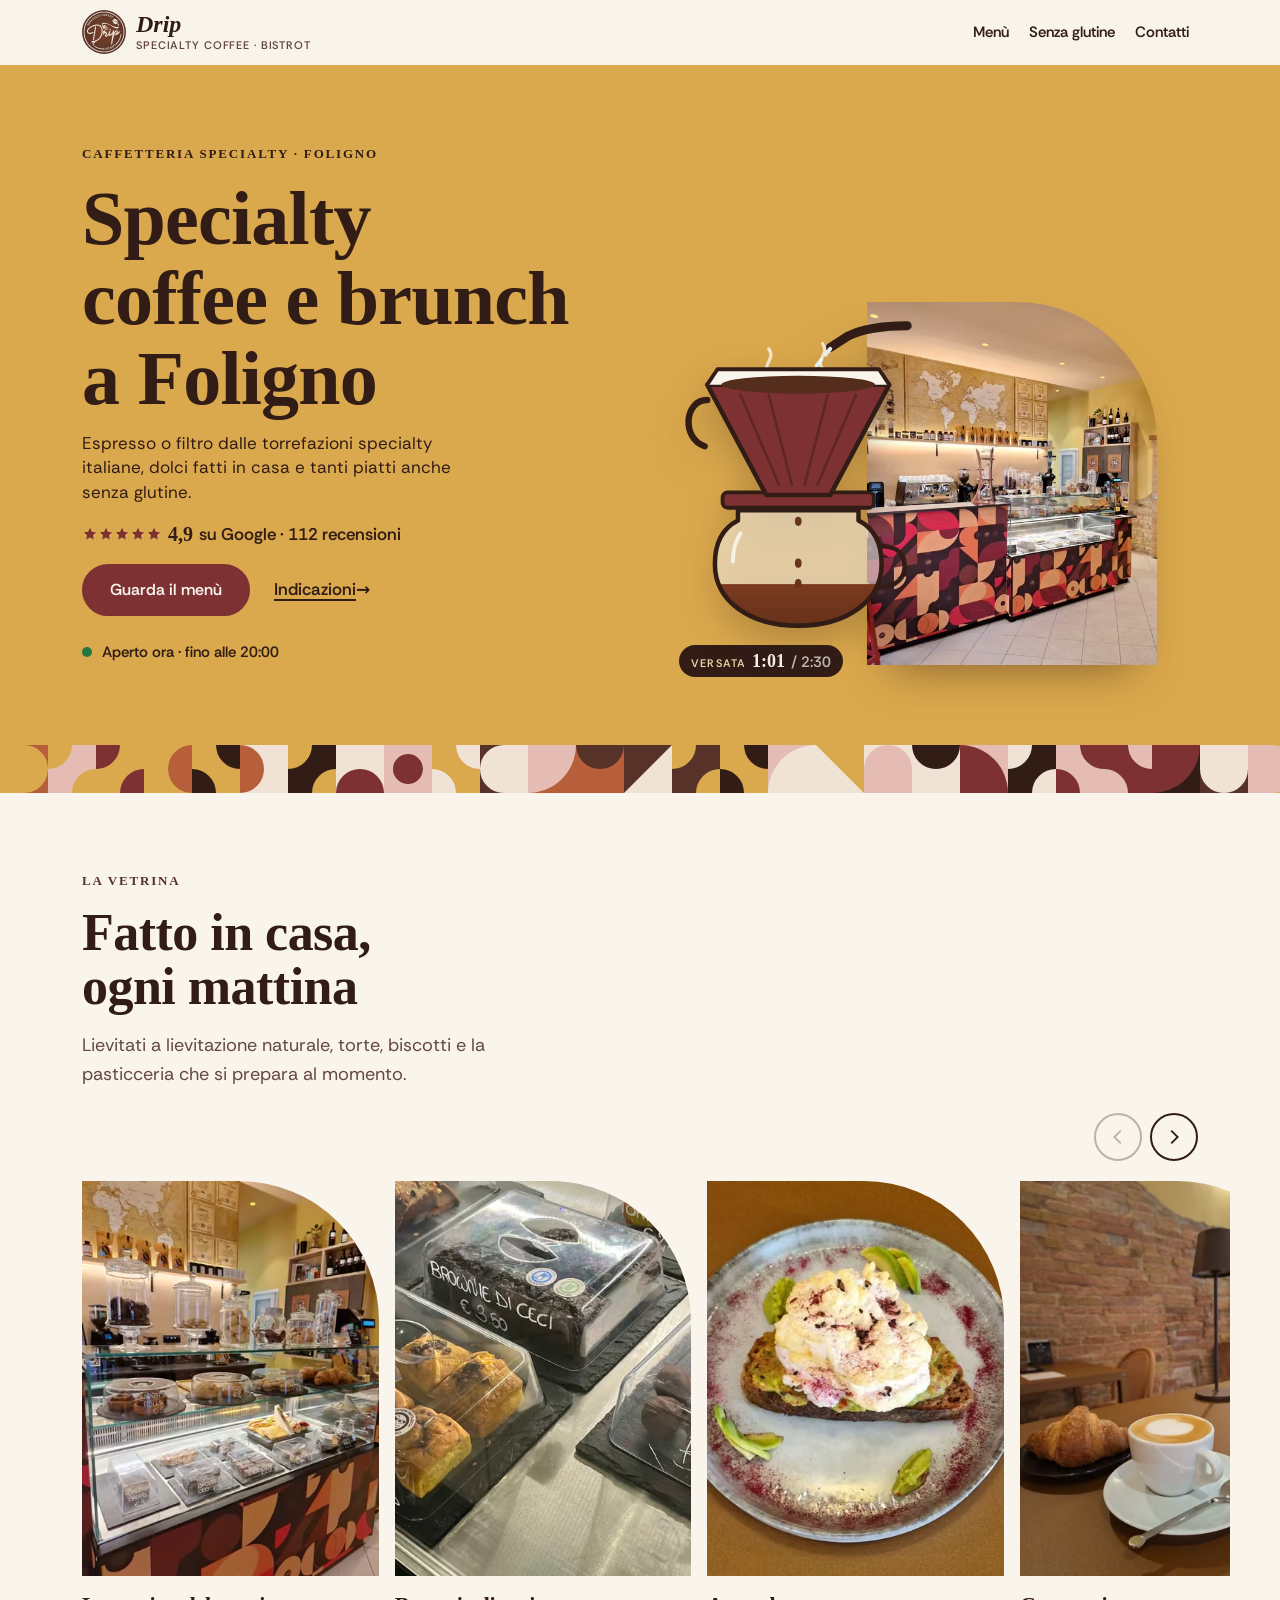
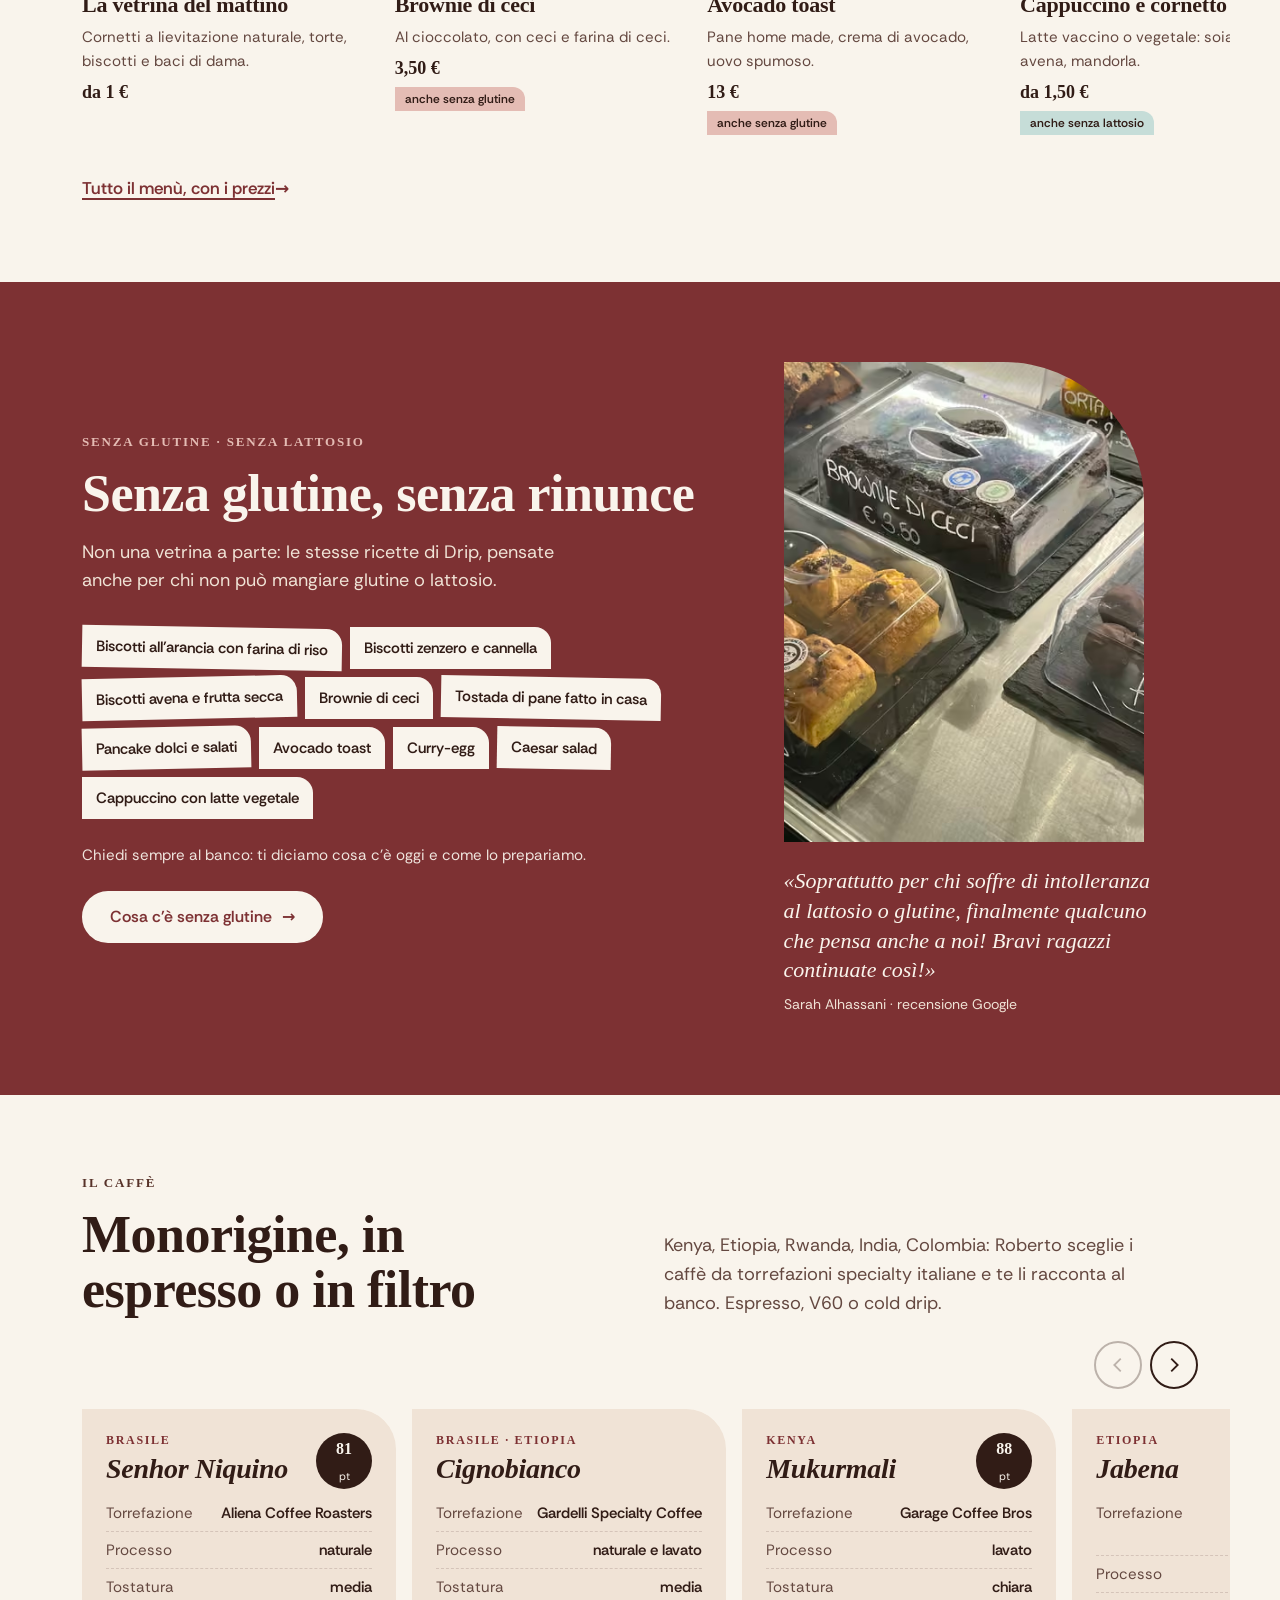
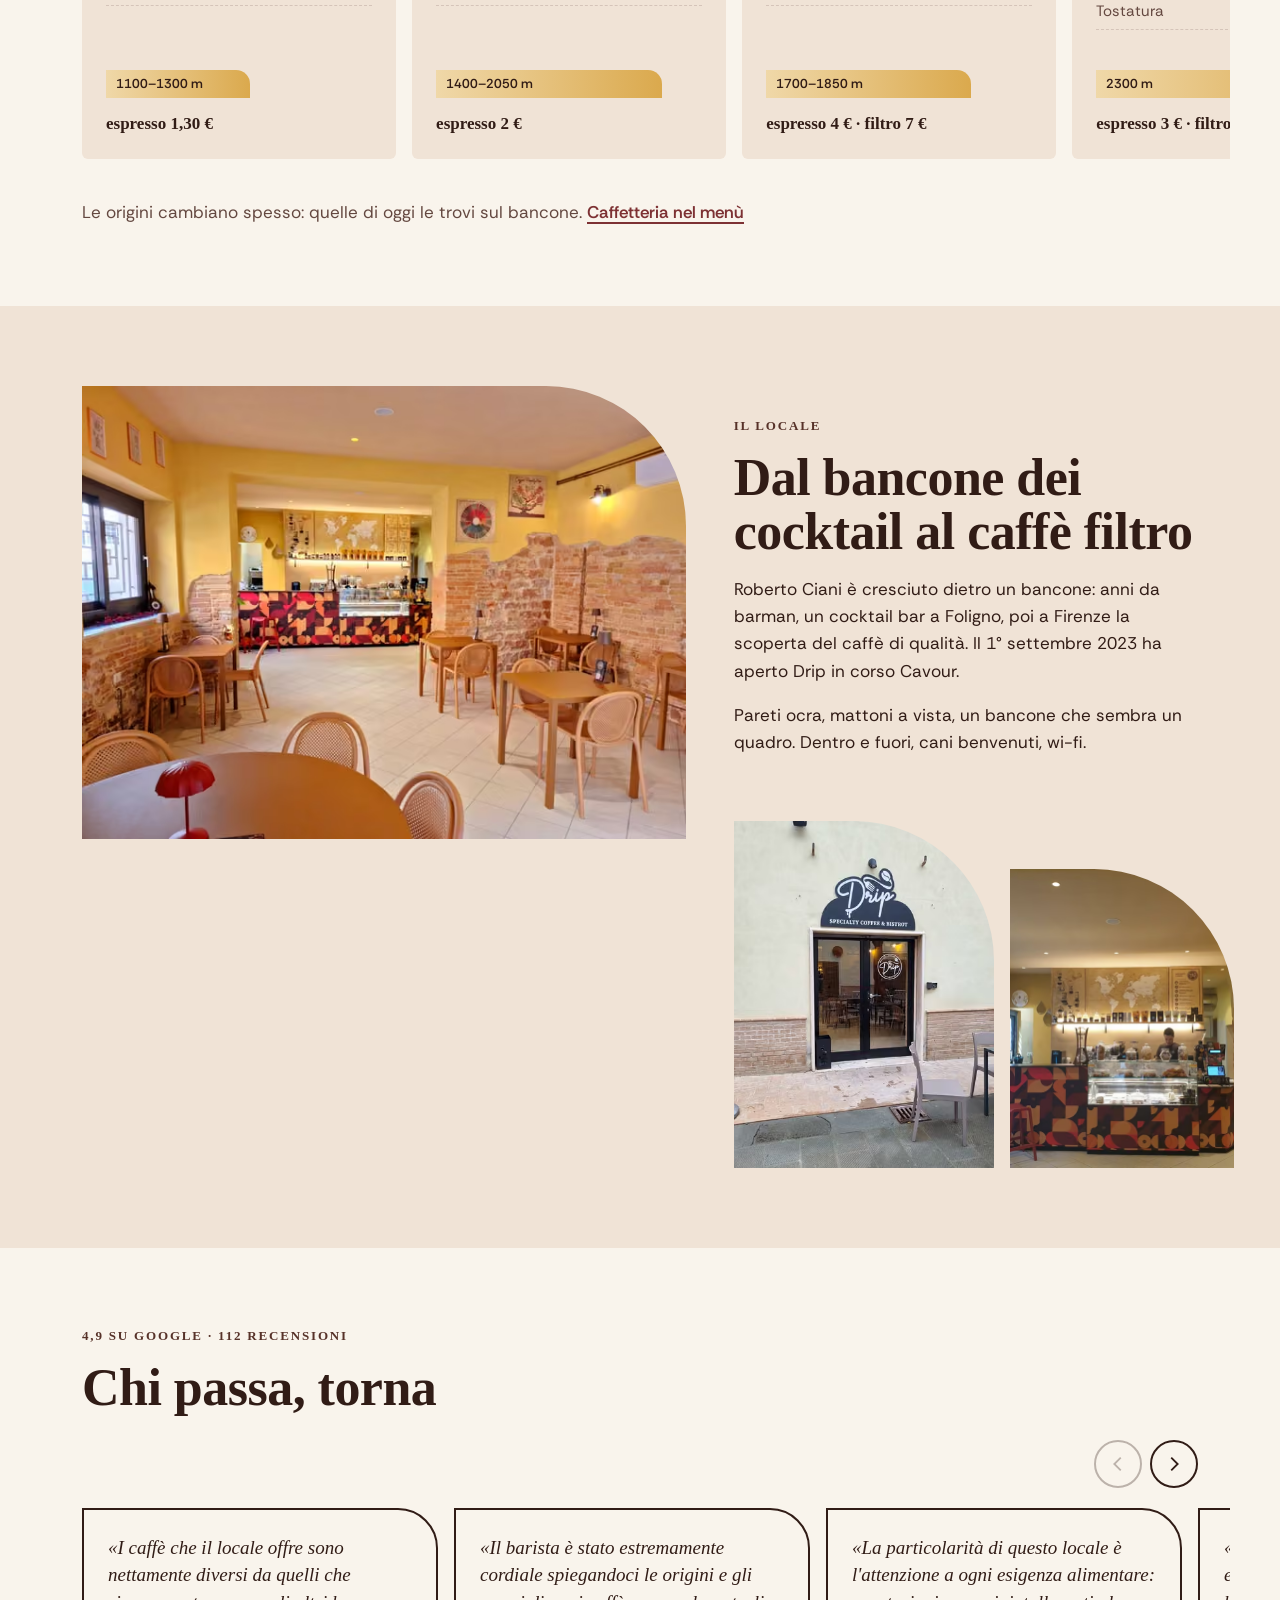
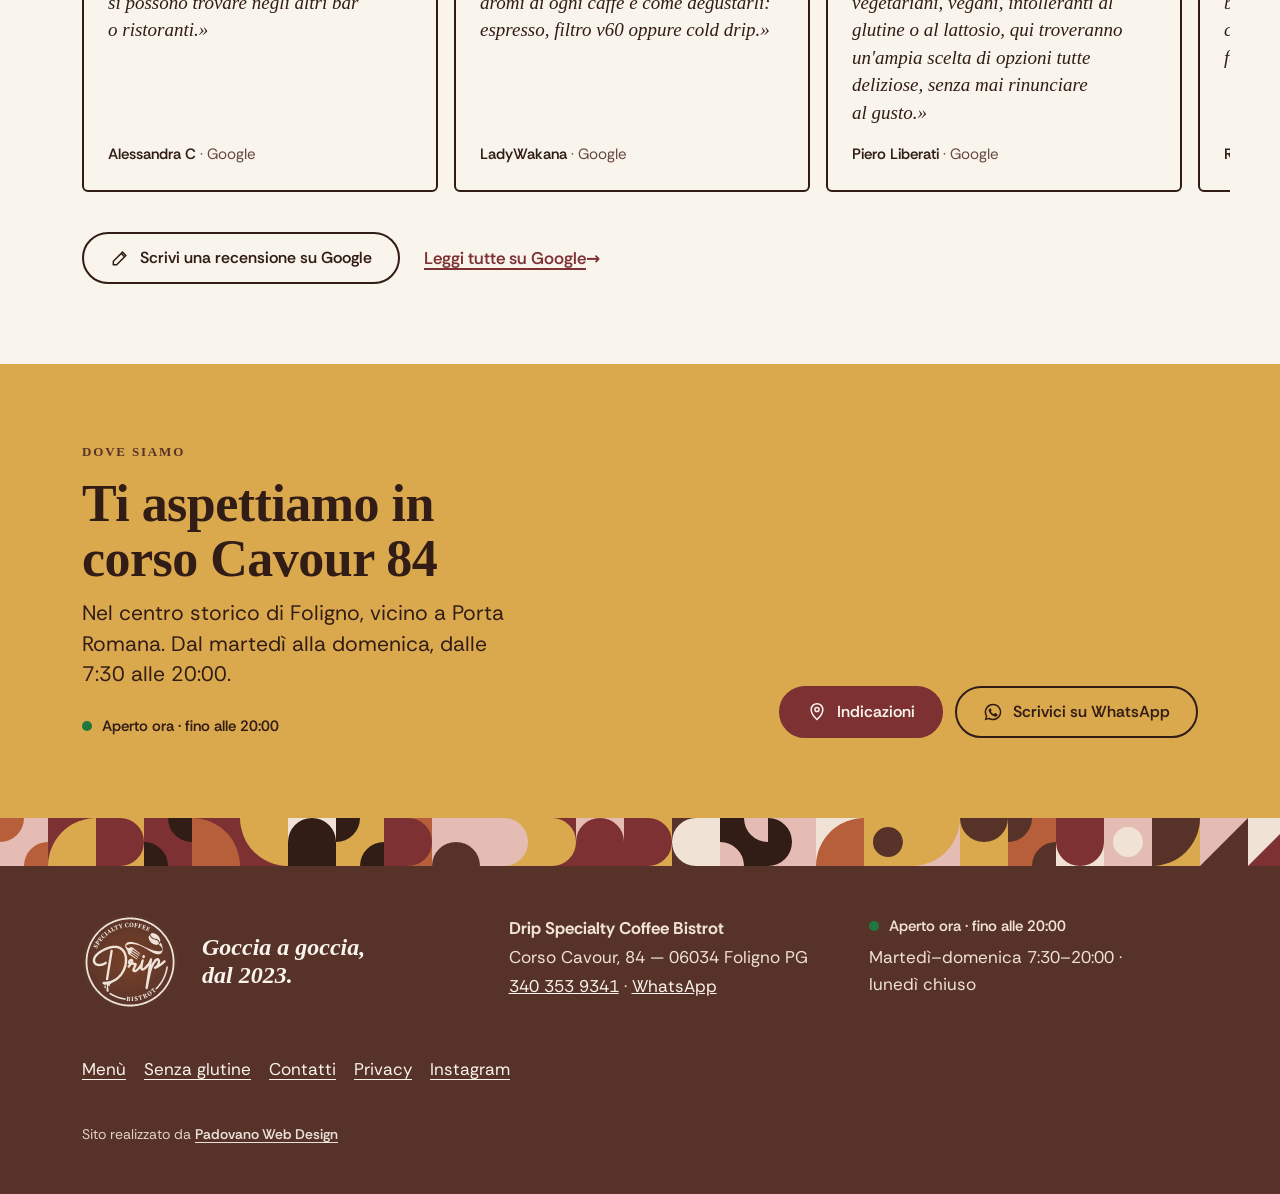
==== commit 6b65461f: "Numeri allineati su timer e prezzi, note allergeni e privacy Co-Authored-By: Claude Opus 5.5 <norepl" ====
--- a/index.html
+++ b/index.html
@@ -25,10 +25,10 @@
 <link rel="manifest" href="site.webmanifest">
 <link rel="preload" href="fonts/alegreya.woff2" as="font" type="font/woff2" crossorigin>
 <link rel="preload" href="fonts/rethink.woff2" as="font" type="font/woff2" crossorigin>
-<link rel="stylesheet" href="css/base.css?v=202610020020">
-<link rel="stylesheet" href="css/blocks.css?v=202610020020">
+<link rel="stylesheet" href="css/base.css?v=202610020025">
+<link rel="stylesheet" href="css/blocks.css?v=202610020025">
 <script type="application/ld+json">{"@context": "https://schema.org", "@type": "CafeOrCoffeeShop", "@id": "https://chripav09-del.github.io/DripFoligno/#drip", "name": "Drip Specialty Coffee Bistrot", "alternateName": "Drip Specialty Coffee", "url": "https://chripav09-del.github.io/DripFoligno/", "image": "https://chripav09-del.github.io/DripFoligno/og-image.jpg", "logo": "https://chripav09-del.github.io/DripFoligno/icon-512.png", "description": "Caffetteria specialty e bistrot nel centro di Foligno: caffè monorigine in espresso o filtro, colazioni, brunch e pranzi fatti in casa, dolci e piatti disponibili anche senza glutine.", "telephone": "+39 340 353 9341", "address": {"@type": "PostalAddress", "streetAddress": "Corso Camillo Benso Conte di Cavour, 84", "postalCode": "06034", "addressLocality": "Foligno", "addressRegion": "PG", "addressCountry": "IT"}, "geo": {"@type": "GeoCoordinates", "latitude": 42.95385, "longitude": 12.70556}, "openingHoursSpecification": [{"@type": "OpeningHoursSpecification", "dayOfWeek": ["Tuesday", "Wednesday", "Thursday", "Friday", "Saturday", "Sunday"], "opens": "07:30", "closes": "20:00"}], "servesCuisine": ["Caffè specialty", "Colazioni", "Brunch", "Dolci fatti in casa"], "hasMenu": "https://chripav09-del.github.io/DripFoligno/menu.html", "hasMap": "https://www.google.com/maps/place/Drip+Specialty+Coffee+Bistrot/@42.9538521,12.7055634,17z/data=!4m6!3m5!1s0x132e851456a54751:0x4e2ced34477c55ed!8m2!3d42.9538521!4d12.7055634", "sameAs": ["https://www.instagram.com/drip.specialtycoffee/", "https://www.facebook.com/people/Drip-Specialty-Coffee/100095455901990/"], "areaServed": "Foligno", "foundingDate": "2023-09-01"}</script>
-<script type="module" src="js/main.js?v=202610020020"></script>
+<script type="module" src="js/main.js?v=202610020025"></script>
 </head>
 <body>
 <a class="skip" href="#contenuto">Vai al contenuto</a>
--- a/css/blocks.css
+++ b/css/blocks.css
@@ -312,3 +312,4 @@
 }
 .modulo__info{margin:var(--s1) 0 0;font-size:.875rem}
 .hero .link,.sez--fine .link,.ptesta .link{color:var(--espresso)}
+.v60__timer b,.voce__prezzo,.piatto__prezzo,.caffe__prezzi,.caffe__punti b,.voto b,.orari td{font-variant-numeric:lining-nums tabular-nums}
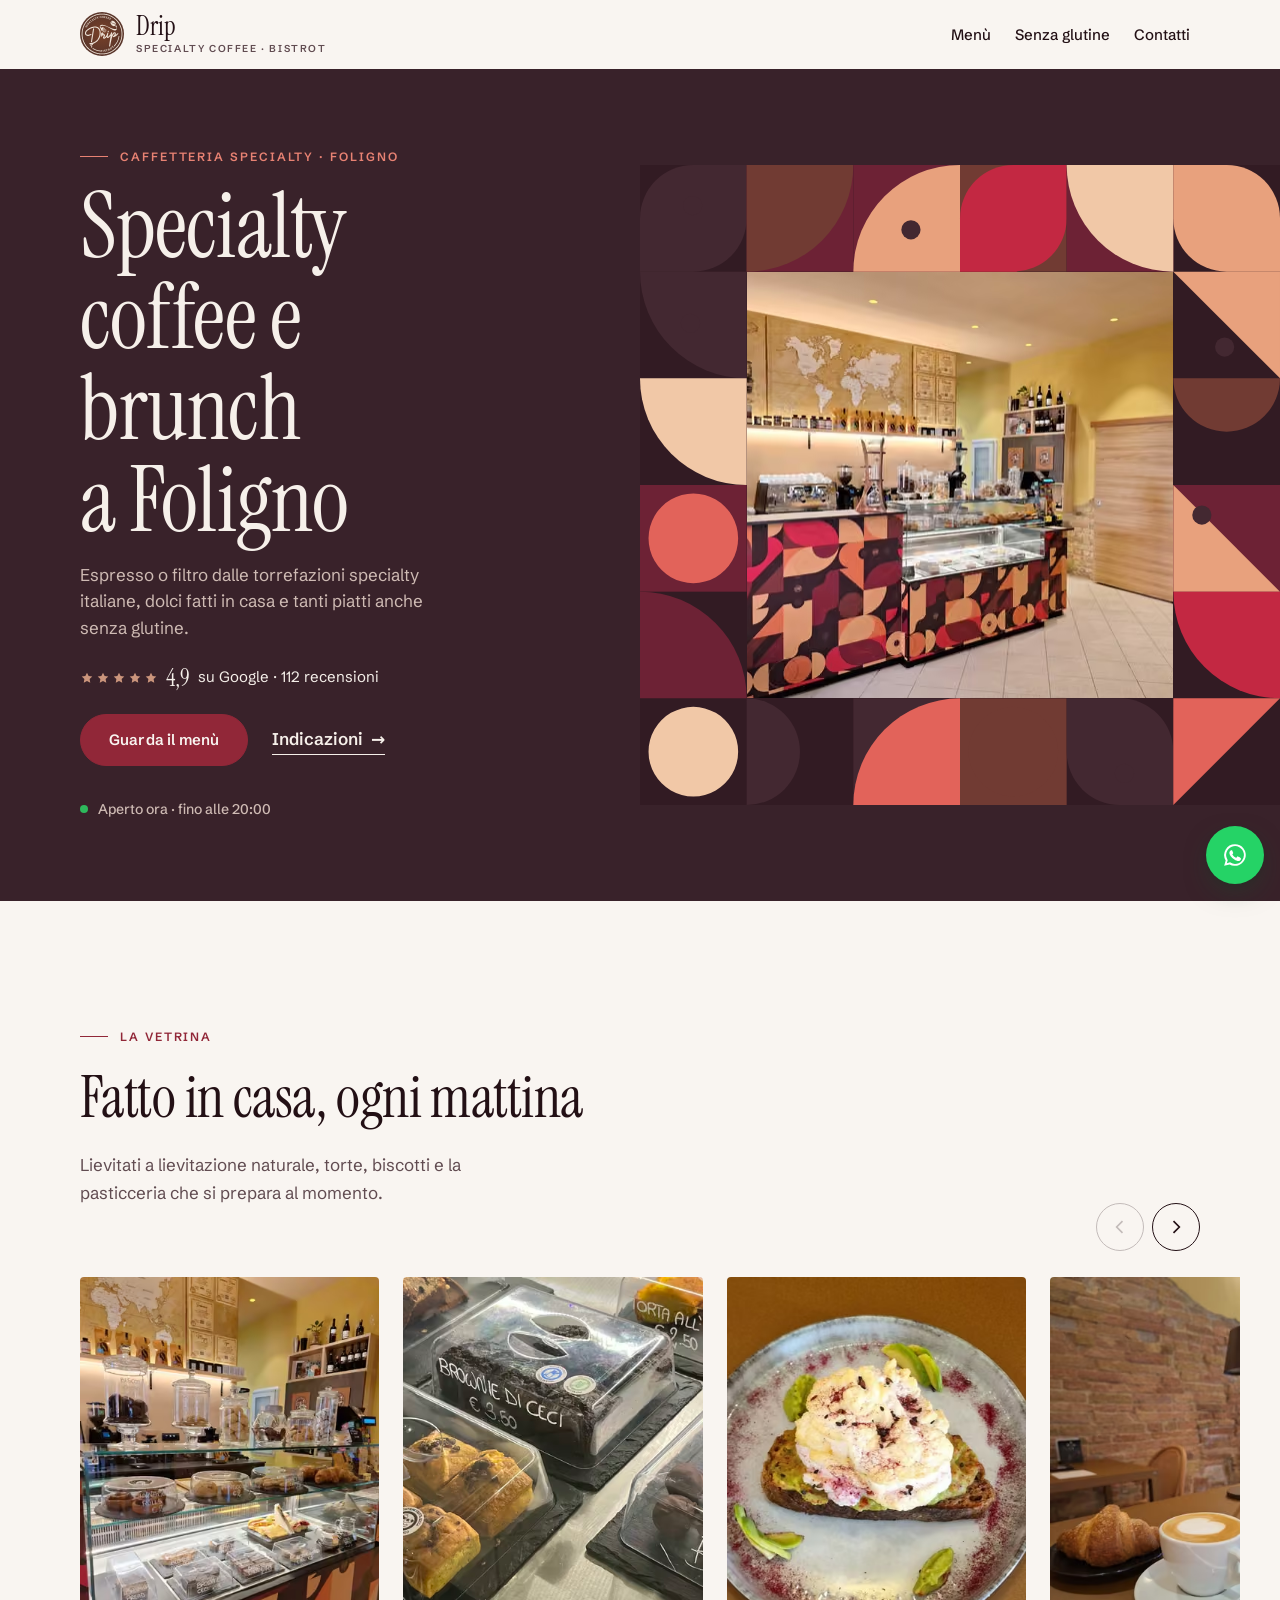
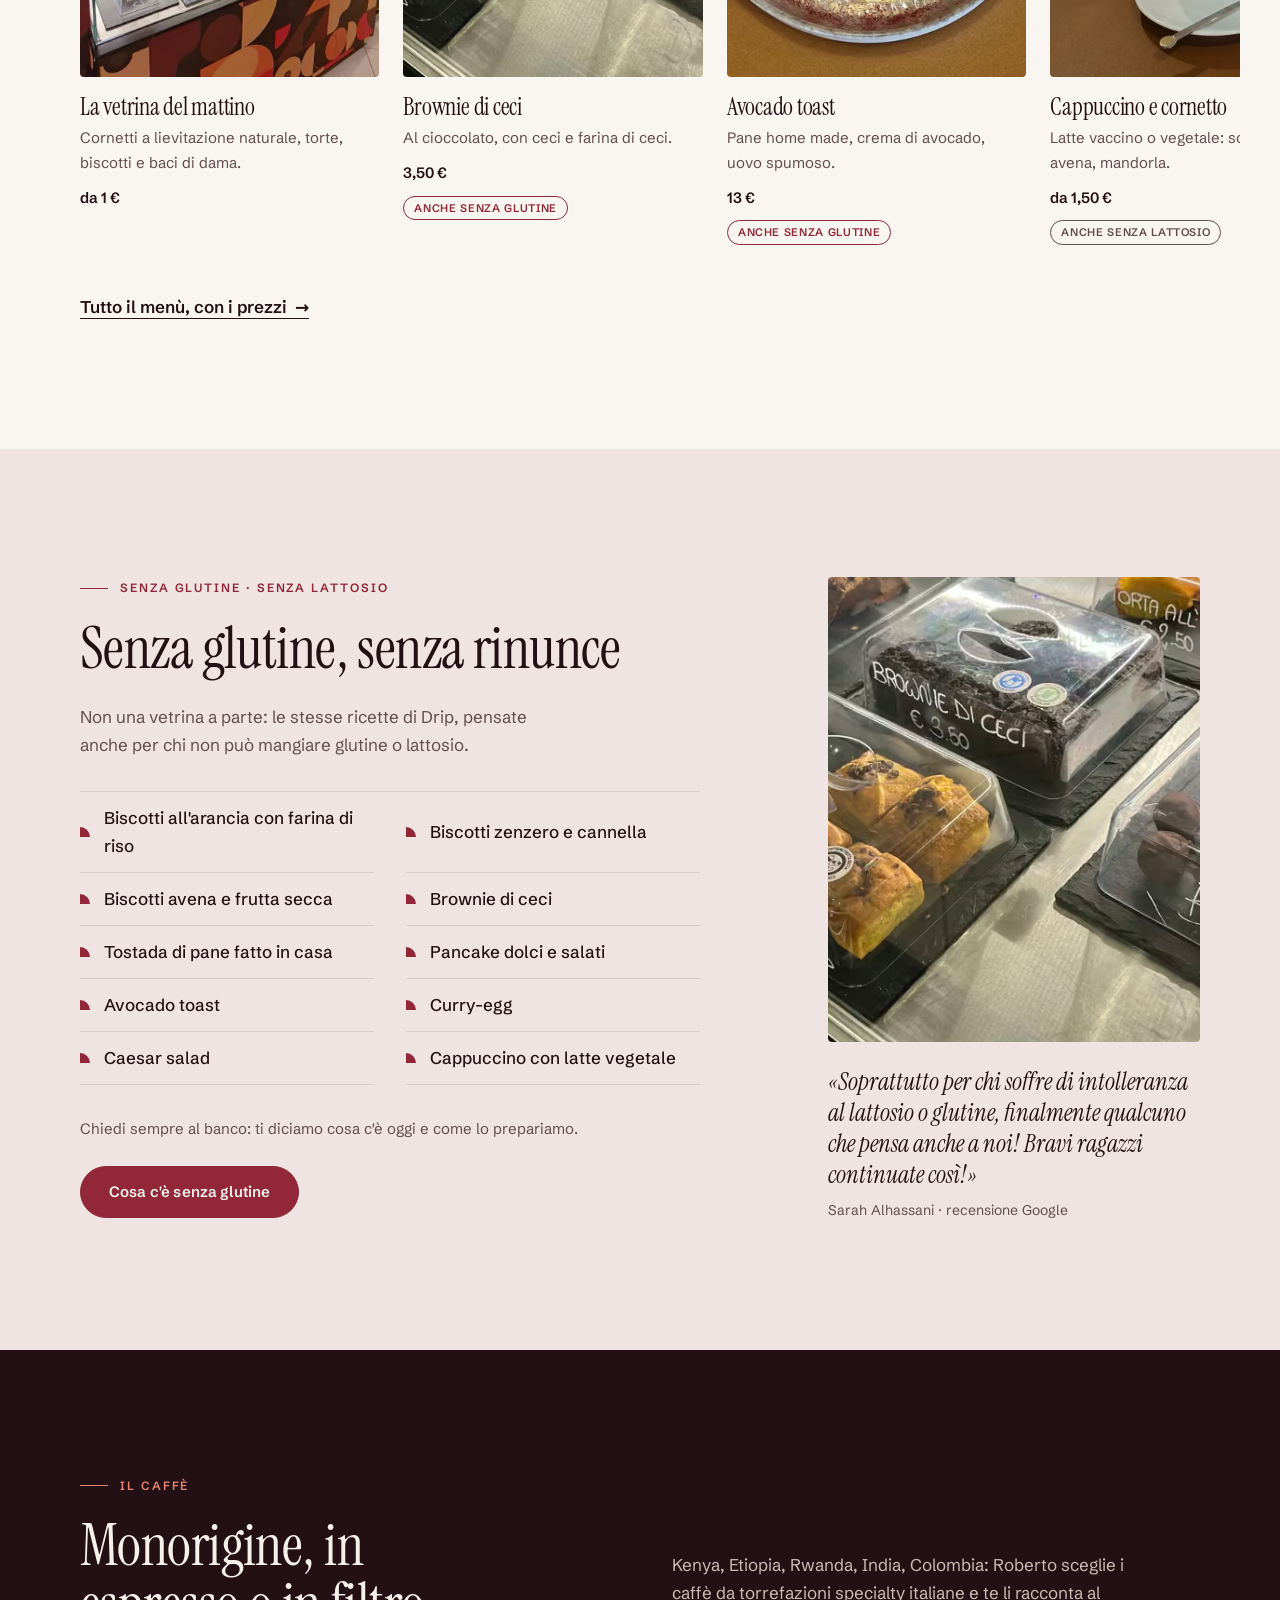
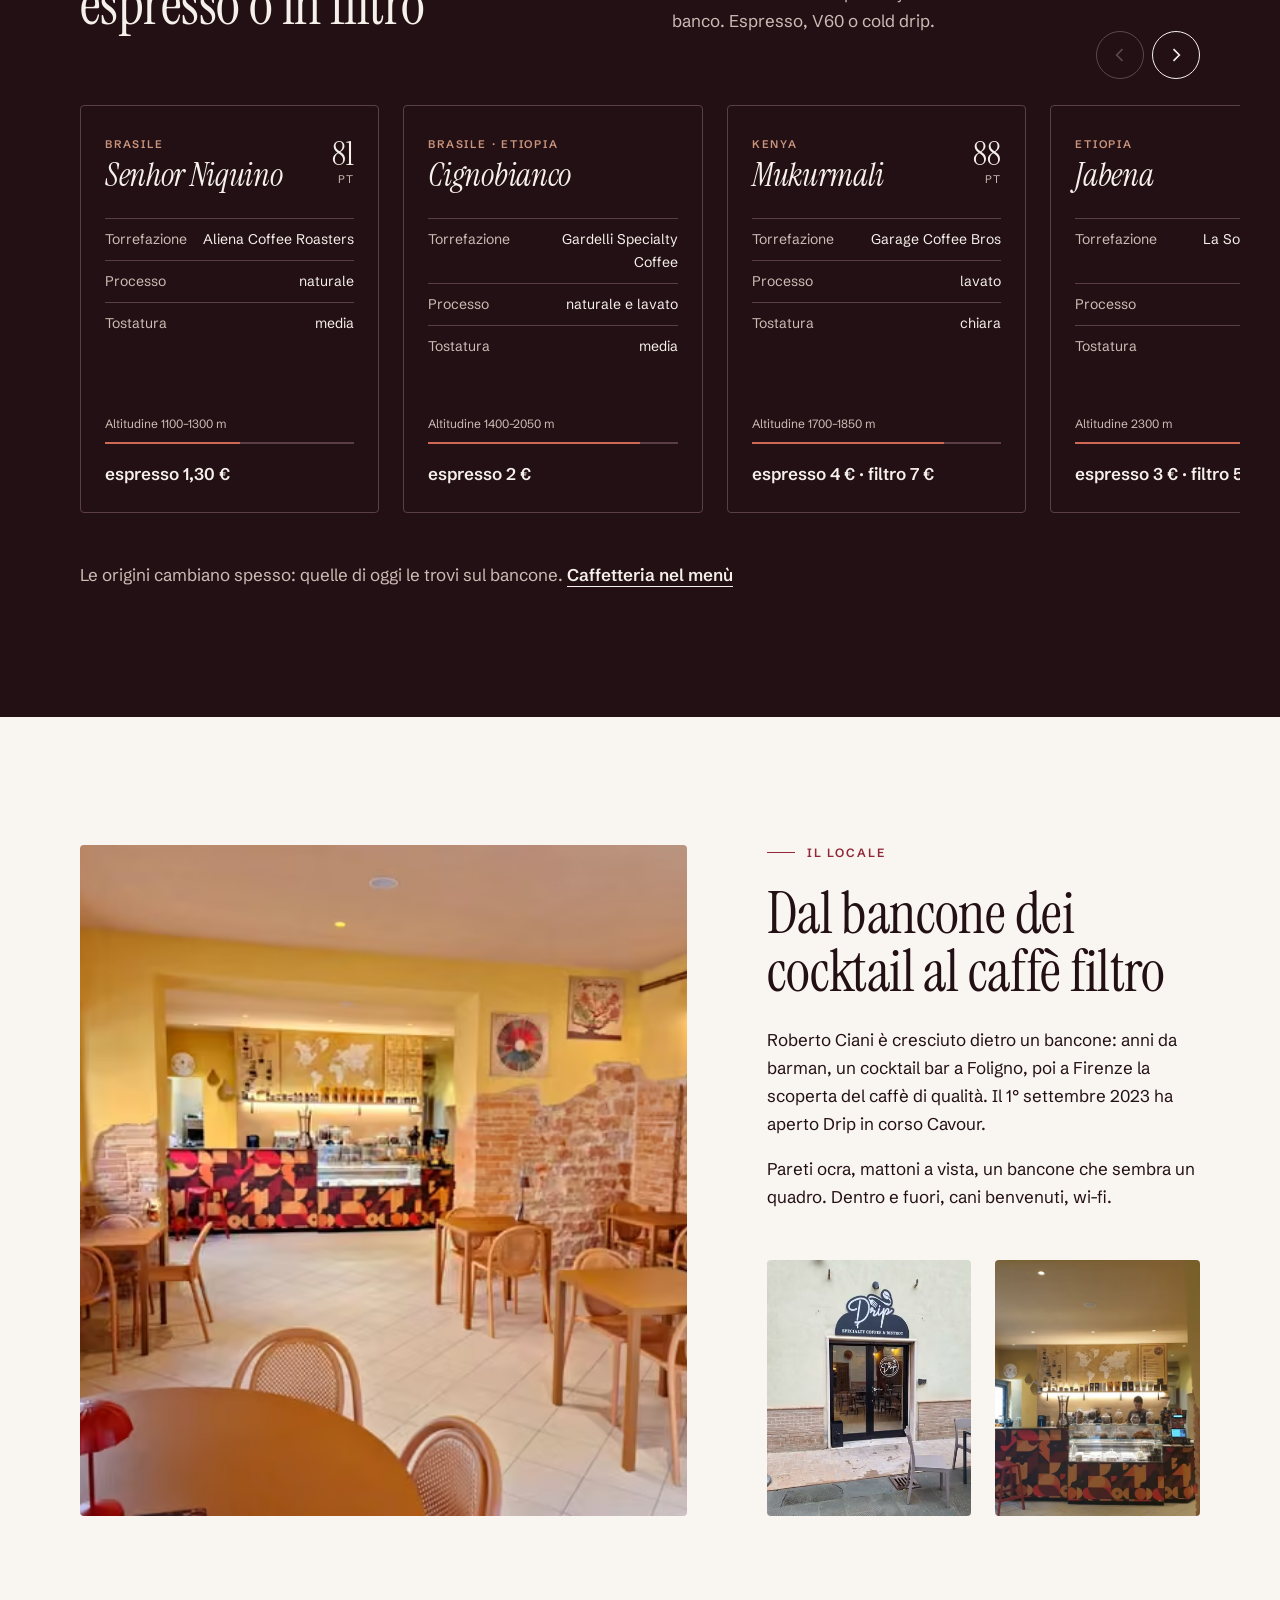
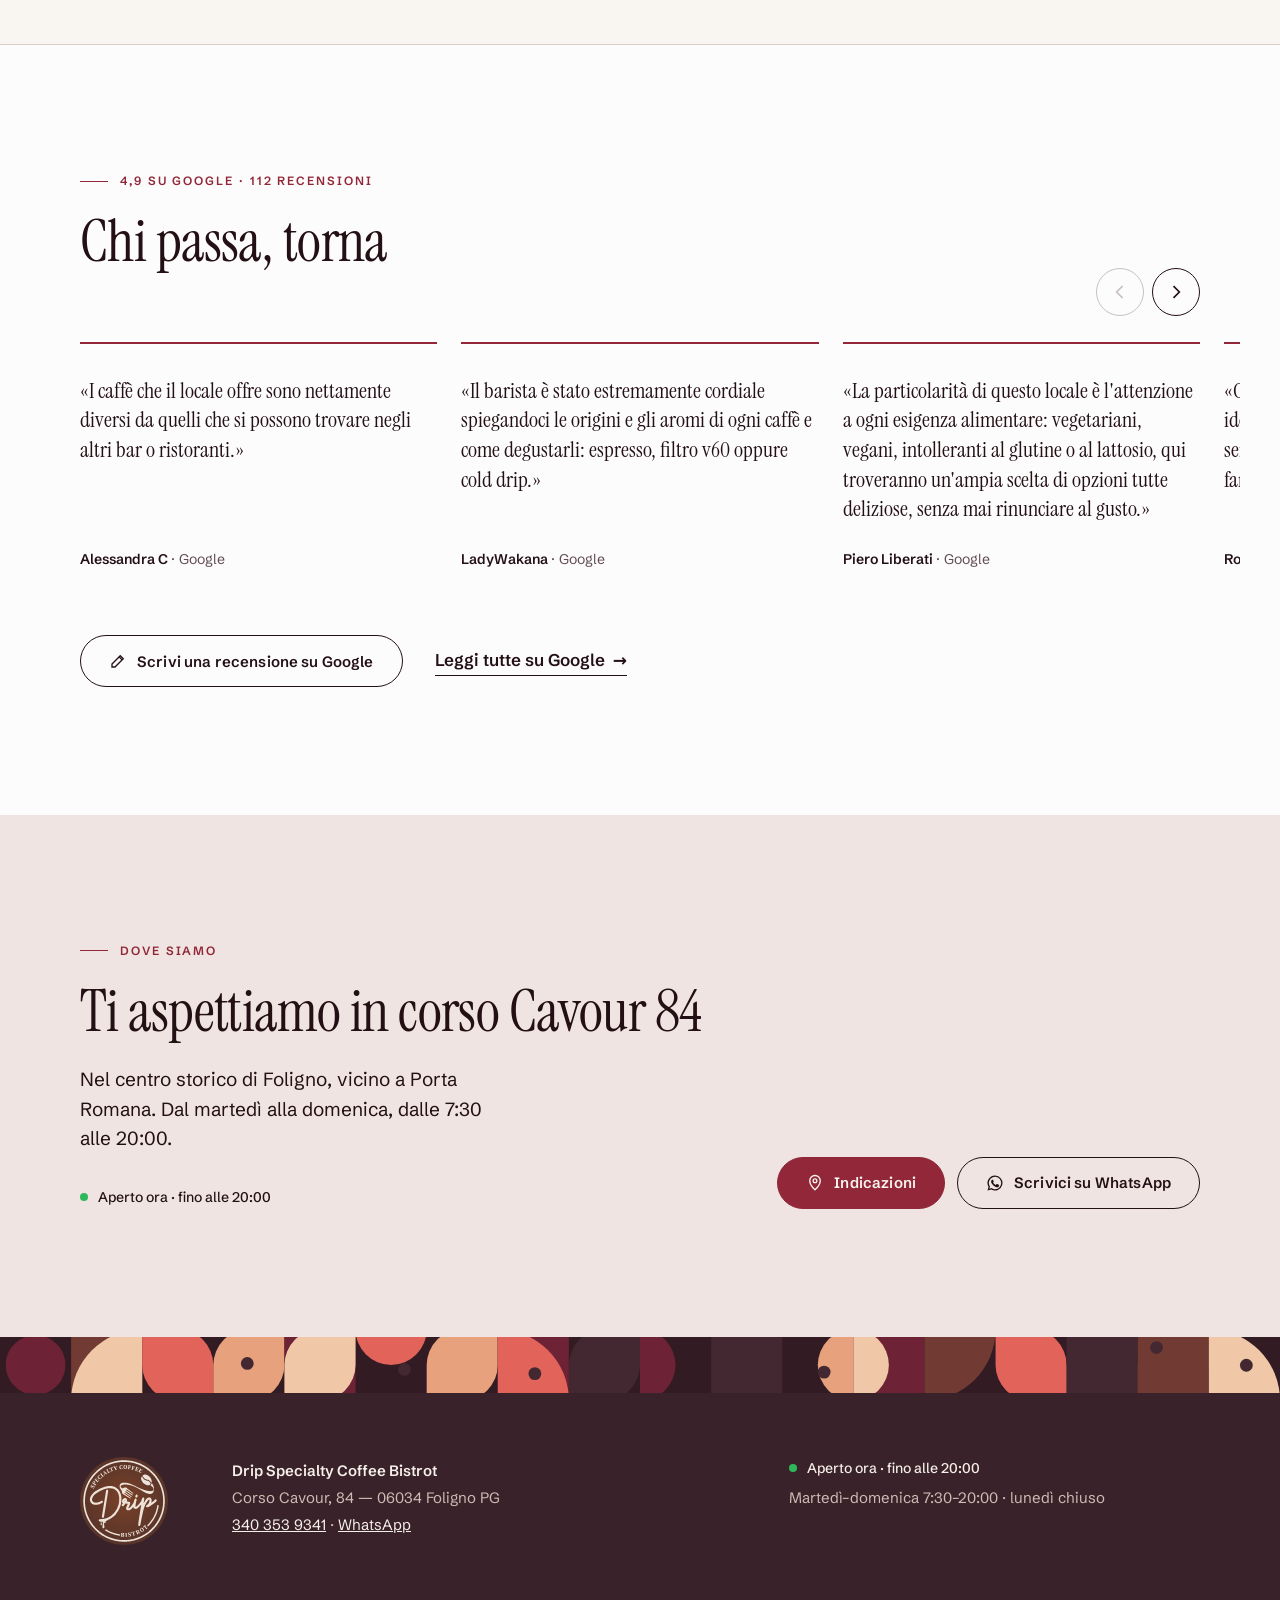
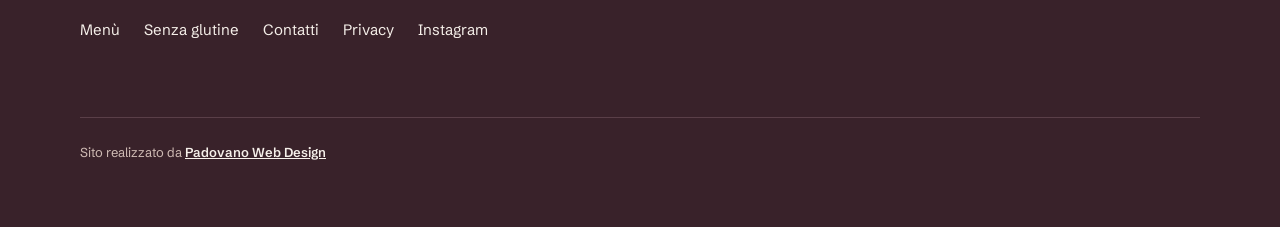
==== commit 5c11f588: "Drip v2: palette e mosaico del bancone, WhatsApp fluttuante, sito più essenziale Co-Authored-By: Cla" ====
--- a/index.html
+++ b/index.html
@@ -8,7 +8,7 @@
 <meta name="description" content="Caffè specialty in espresso o filtro, colazioni e brunch fatti in casa, molti piatti anche senza glutine. Corso Cavour 84, Foligno. Chiuso il lunedì.">
 <meta name="robots" content="noindex, nofollow">
 <link rel="canonical" href="https://chripav09-del.github.io/DripFoligno/">
-<meta name="theme-color" content="#E0A94F">
+<meta name="theme-color" content="#3A232B">
 <meta property="og:type" content="website">
 <meta property="og:locale" content="it_IT">
 <meta property="og:site_name" content="Drip Specialty Coffee Bistrot">
@@ -23,12 +23,12 @@
 <link rel="icon" href="favicon.svg" type="image/svg+xml">
 <link rel="apple-touch-icon" href="apple-touch-icon.png">
 <link rel="manifest" href="site.webmanifest">
-<link rel="preload" href="fonts/alegreya.woff2" as="font" type="font/woff2" crossorigin>
-<link rel="preload" href="fonts/rethink.woff2" as="font" type="font/woff2" crossorigin>
-<link rel="stylesheet" href="css/base.css?v=202610020025">
-<link rel="stylesheet" href="css/blocks.css?v=202610020025">
+<link rel="preload" href="fonts/instrument.woff2" as="font" type="font/woff2" crossorigin>
+<link rel="preload" href="fonts/schibsted.woff2" as="font" type="font/woff2" crossorigin>
+<link rel="stylesheet" href="css/base.css?v=202610020740">
+<link rel="stylesheet" href="css/blocks.css?v=202610020740">
 <script type="application/ld+json">{"@context": "https://schema.org", "@type": "CafeOrCoffeeShop", "@id": "https://chripav09-del.github.io/DripFoligno/#drip", "name": "Drip Specialty Coffee Bistrot", "alternateName": "Drip Specialty Coffee", "url": "https://chripav09-del.github.io/DripFoligno/", "image": "https://chripav09-del.github.io/DripFoligno/og-image.jpg", "logo": "https://chripav09-del.github.io/DripFoligno/icon-512.png", "description": "Caffetteria specialty e bistrot nel centro di Foligno: caffè monorigine in espresso o filtro, colazioni, brunch e pranzi fatti in casa, dolci e piatti disponibili anche senza glutine.", "telephone": "+39 340 353 9341", "address": {"@type": "PostalAddress", "streetAddress": "Corso Camillo Benso Conte di Cavour, 84", "postalCode": "06034", "addressLocality": "Foligno", "addressRegion": "PG", "addressCountry": "IT"}, "geo": {"@type": "GeoCoordinates", "latitude": 42.95385, "longitude": 12.70556}, "openingHoursSpecification": [{"@type": "OpeningHoursSpecification", "dayOfWeek": ["Tuesday", "Wednesday", "Thursday", "Friday", "Saturday", "Sunday"], "opens": "07:30", "closes": "20:00"}], "servesCuisine": ["Caffè specialty", "Colazioni", "Brunch", "Dolci fatti in casa"], "hasMenu": "https://chripav09-del.github.io/DripFoligno/menu.html", "hasMap": "https://www.google.com/maps/place/Drip+Specialty+Coffee+Bistrot/@42.9538521,12.7055634,17z/data=!4m6!3m5!1s0x132e851456a54751:0x4e2ced34477c55ed!8m2!3d42.9538521!4d12.7055634", "sameAs": ["https://www.instagram.com/drip.specialtycoffee/", "https://www.facebook.com/people/Drip-Specialty-Coffee/100095455901990/"], "areaServed": "Foligno", "foundingDate": "2023-09-01"}</script>
-<script type="module" src="js/main.js?v=202610020025"></script>
+<script type="module" src="js/main.js?v=202610020740"></script>
 </head>
 <body>
 <a class="skip" href="#contenuto">Vai al contenuto</a>
@@ -50,38 +50,8 @@
       <div class="hero__azioni"><a class="btn" href="menu.html">Guarda il menù</a><a class="link freccia" href="https://www.google.com/maps/dir/?api=1&destination=Drip+Specialty+Coffee+Bistrot+Corso+Cavour+84+Foligno" target="_blank" rel="noopener">Indicazioni</a></div>
       <p class="stato stato--hero" data-stato><span class="stato__punto" aria-hidden="true"></span>Martedì–domenica 7:30–20:00 · lunedì chiuso</p>
     </div>
-    <div class="hero__scena">
-      <picture class="hero__foto quarto"><source type="image/avif" srcset="img/hero-bancone-480.avif 480w, img/hero-bancone-720.avif 720w, img/hero-bancone-960.avif 960w" sizes="(min-width: 900px) 420px, 64vw"><source type="image/webp" srcset="img/hero-bancone-480.webp 480w, img/hero-bancone-720.webp 720w, img/hero-bancone-960.webp 960w" sizes="(min-width: 900px) 420px, 64vw"><img src="img/hero-bancone-720.jpg" width="720" height="900" alt="Il bancone di Drip con il fronte a tessere geometriche bordeaux, la vetrina dei dolci e la mappa del mondo dei caffè" fetchpriority="high" decoding="async"></picture>
-      <div class="v60" data-v60>
-  <svg class="v60__svg" viewBox="-8 0 178 250" role="img" aria-labelledby="v60t">
-<title id="v60t">Un dripper V60 che filtra il caffè goccia a goccia in una caraffa di vetro</title>
-<defs>
- <clipPath id="caraffa"><path d="M38 150h94v8c12 6 18 18 18 34 0 28-26 48-65 48S20 220 20 192c0-16 6-28 18-34Z"/></clipPath>
- <linearGradient id="caffe" x1="0" y1="0" x2="0" y2="1"><stop offset="0" stop-color="hsl(18 60% 30%)"/><stop offset="1" stop-color="hsl(14 50% 14%)"/></linearGradient>
-</defs>
-<path class="v60__beccuccio" d="M170 6c-20 0-34 2-46 8l-14 9" fill="none" stroke="var(--espresso)" stroke-width="7" stroke-linecap="round"/>
-<path class="v60__acqua" d="M110 24 C102 34 92 44 88 60" fill="none" stroke="hsl(200 40% 92%)" stroke-width="3" stroke-linecap="round" stroke-dasharray="6 5"/>
-<g class="v60__vapore" fill="none" stroke="var(--latte)" stroke-width="2.5" stroke-linecap="round" opacity=".8">
- <path d="M62 44c-6-8 6-12 0-20"/><path d="M104 40c-6-8 6-12 0-20"/>
-</g>
-<path d="M38 150h94v8c12 6 18 18 18 34 0 28-26 48-65 48S20 220 20 192c0-16 6-28 18-34Z" fill="hsl(36 60% 97% / .55)"/>
-<g clip-path="url(#caraffa)"><rect class="v60__livello" x="0" y="240" width="170" height="120" fill="url(#caffe)"/></g>
-<path d="M38 150h94v8c12 6 18 18 18 34 0 28-26 48-65 48S20 220 20 192c0-16 6-28 18-34Z" fill="none" stroke="var(--espresso)" stroke-width="3.5" stroke-linejoin="round"/>
-<path d="M150 178c14 0 18 8 18 16s-6 16-20 16" fill="none" stroke="var(--espresso)" stroke-width="3.5" stroke-linecap="round"/>
-<path d="M40 168c-4 6-6 14-6 22" fill="none" stroke="#fff" stroke-width="3" stroke-linecap="round" opacity=".7"/>
-<g class="v60__gocce" fill="hsl(18 55% 26%)"></g>
-<rect x="26" y="136" width="118" height="12" rx="4" fill="var(--bordeaux)" stroke="var(--espresso)" stroke-width="3"/>
-<path d="M14 52h142l-46 86H60Z" fill="var(--bordeaux)" stroke="var(--espresso)" stroke-width="3.5" stroke-linejoin="round"/>
-<path d="M14 52 22 40h126l8 12" fill="var(--latte)" stroke="var(--espresso)" stroke-width="3" stroke-linejoin="round"/>
-<g stroke="hsl(358 44% 26%)" stroke-width="2" stroke-linecap="round"><path d="M40 60l30 70"/><path d="M62 60l18 70"/><path d="M108 60l-18 70"/><path d="M130 60l-30 70"/></g>
-<ellipse class="v60__letto" cx="85" cy="52" rx="60" ry="7" fill="hsl(18 50% 22%)"/>
-<path d="M14 64c-18 0-20 30-2 36" fill="none" stroke="var(--espresso)" stroke-width="5" stroke-linecap="round"/>
-</svg>
-  <p class="v60__timer"><span class="v60__fase" data-fase>Bloom</span><b data-t>0:00</b><span class="v60__tot">/ 2:30</span></p>
-</div>
-    </div>
-  </div>
-  <div class="tessere " aria-hidden="true"><svg viewBox="0 0 1440 48" preserveAspectRatio="xMinYMid slice" width="1440" height="48"><g transform="translate(0 0)"><rect width="48" height="48" style="fill:var(--terracotta)"/><g class="t" style="--i:0;fill:var(--ocra)"><g transform="rotate(90 24 24)"><path d="M0 24A24 24 0 0 1 48 24V48H0Z"/></g></g></g><g transform="translate(48 0)"><rect width="48" height="48" style="fill:var(--rosa)"/><g class="t" style="--i:1;fill:var(--ocra)"><g transform="rotate(0 24 24)"><path d="M0 0H24A24 24 0 0 1 0 24ZM48 48H24A24 24 0 0 1 48 24Z"/></g></g></g><g transform="translate(96 0)"><rect width="48" height="48" style="fill:var(--ocra)"/><g class="t" style="--i:2;fill:var(--bordeaux)"><g transform="rotate(180 24 24)"><path d="M0 0H24A24 24 0 0 1 0 24ZM48 48H24A24 24 0 0 1 48 24Z"/></g></g></g><g transform="translate(144 0)"><rect width="48" height="48" style="fill:var(--ocra)"/><g class="t" style="--i:3;fill:var(--terracotta)"><g transform="rotate(270 24 24)"><path d="M0 48A24 24 0 0 1 48 48Z"/></g></g></g><g transform="translate(192 0)"><rect width="48" height="48" style="fill:var(--ocra)"/><g class="t" style="--i:4;fill:var(--espresso)"><g transform="rotate(270 24 24)"><path d="M0 0H24A24 24 0 0 1 0 24ZM48 48H24A24 24 0 0 1 48 24Z"/></g></g></g><g transform="translate(240 0)"><rect width="48" height="48" style="fill:var(--crema)"/><g class="t" style="--i:5;fill:var(--terracotta)"><g transform="rotate(90 24 24)"><path d="M0 48A24 24 0 0 1 48 48Z"/></g></g></g><g transform="translate(288 0)"><rect width="48" height="48" style="fill:var(--espresso)"/><g class="t" style="--i:6;fill:var(--ocra)"><g transform="rotate(0 24 24)"><path d="M0 0H24A24 24 0 0 1 0 24ZM48 48H24A24 24 0 0 1 48 24Z"/></g></g></g><g transform="translate(336 0)"><rect width="48" height="48" style="fill:var(--crema)"/><g class="t" style="--i:7;fill:var(--bordeaux)"><g transform="rotate(0 24 24)"><path d="M0 48A24 24 0 0 1 48 48Z"/></g></g></g><g transform="translate(384 0)"><rect width="48" height="48" style="fill:var(--rosa)"/><g class="t" style="--i:8;fill:var(--bordeaux)"><g transform="rotate(270 24 24)"><circle cx="24" cy="24" r="15"/></g></g></g><g transform="translate(432 0)"><rect width="48" height="48" style="fill:var(--ocra)"/><g class="t" style="--i:9;fill:var(--crema)"><g transform="rotate(270 24 24)"><path d="M0 0H24A24 24 0 0 1 0 24ZM48 48H24A24 24 0 0 1 48 24Z"/></g></g></g><g transform="translate(480 0)"><rect width="48" height="48" style="fill:var(--cacao)"/><g class="t" style="--i:10;fill:var(--crema)"><g transform="rotate(270 24 24)"><path d="M0 24A24 24 0 0 1 48 24V48H0Z"/></g></g></g><g transform="translate(528 0)"><rect width="48" height="48" style="fill:var(--terracotta)"/><g class="t" style="--i:11;fill:var(--rosa)"><g transform="rotate(0 24 24)"><path d="M0 0H48A48 48 0 0 1 0 48Z"/></g></g></g><g transform="translate(576 0)"><rect width="48" height="48" style="fill:var(--terracotta)"/><g class="t" style="--i:12;fill:var(--cacao)"><g transform="rotate(180 24 24)"><path d="M0 48A24 24 0 0 1 48 48Z"/></g></g></g><g transform="translate(624 0)"><rect width="48" height="48" style="fill:var(--crema)"/><g class="t" style="--i:13;fill:var(--cacao)"><g transform="rotate(180 24 24)"><path d="M0 48 48 0V48Z"/></g></g></g><g transform="translate(672 0)"><rect width="48" height="48" style="fill:var(--cacao)"/><g class="t" style="--i:14;fill:var(--ocra)"><g transform="rotate(180 24 24)"><path d="M0 0H24A24 24 0 0 1 0 24ZM48 48H24A24 24 0 0 1 48 24Z"/></g></g></g><g transform="translate(720 0)"><rect width="48" height="48" style="fill:var(--ocra)"/><g class="t" style="--i:15;fill:var(--espresso)"><g transform="rotate(90 24 24)"><path d="M0 0H24A24 24 0 0 1 0 24ZM48 48H24A24 24 0 0 1 48 24Z"/></g></g></g><g transform="translate(768 0)"><rect width="48" height="48" style="fill:var(--rosa)"/><g class="t" style="--i:16;fill:var(--crema)"><g transform="rotate(180 24 24)"><path d="M0 0H48A48 48 0 0 1 0 48Z"/></g></g></g><g transform="translate(816 0)"><rect width="48" height="48" style="fill:var(--ocra)"/><g class="t" style="--i:17;fill:var(--crema)"><g transform="rotate(90 24 24)"><path d="M0 48 48 0V48Z"/></g></g></g><g transform="translate(864 0)"><rect width="48" height="48" style="fill:var(--crema)"/><g class="t" style="--i:18;fill:var(--rosa)"><g transform="rotate(0 24 24)"><path d="M0 24A24 24 0 0 1 48 24V48H0Z"/></g></g></g><g transform="translate(912 0)"><rect width="48" height="48" style="fill:var(--crema)"/><g class="t" style="--i:19;fill:var(--espresso)"><g transform="rotate(180 24 24)"><path d="M0 48A24 24 0 0 1 48 48Z"/></g></g></g><g transform="translate(960 0)"><rect width="48" height="48" style="fill:var(--rosa)"/><g class="t" style="--i:20;fill:var(--bordeaux)"><g transform="rotate(270 24 24)"><path d="M0 0H48A48 48 0 0 1 0 48Z"/></g></g></g><g transform="translate(1008 0)"><rect width="48" height="48" style="fill:var(--espresso)"/><g class="t" style="--i:21;fill:var(--crema)"><g transform="rotate(0 24 24)"><path d="M0 0H24A24 24 0 0 1 0 24ZM48 48H24A24 24 0 0 1 48 24Z"/></g></g></g><g transform="translate(1056 0)"><rect width="48" height="48" style="fill:var(--rosa)"/><g class="t" style="--i:22;fill:var(--bordeaux)"><g transform="rotate(90 24 24)"><path d="M0 0H24A24 24 0 0 1 0 24ZM48 48H24A24 24 0 0 1 48 24Z"/></g></g></g><g transform="translate(1104 0)"><rect width="48" height="48" style="fill:var(--bordeaux)"/><g class="t" style="--i:23;fill:var(--rosa)"><g transform="rotate(270 24 24)"><path d="M0 0H24A24 24 0 0 1 0 24ZM48 48H24A24 24 0 0 1 48 24Z"/></g></g></g><g transform="translate(1152 0)"><rect width="48" height="48" style="fill:var(--espresso)"/><g class="t" style="--i:24;fill:var(--bordeaux)"><g transform="rotate(0 24 24)"><path d="M0 0H48A48 48 0 0 1 0 48Z"/></g></g></g><g transform="translate(1200 0)"><rect width="48" height="48" style="fill:var(--cacao)"/><g class="t" style="--i:25;fill:var(--crema)"><g transform="rotate(180 24 24)"><path d="M0 24A24 24 0 0 1 48 24V48H0Z"/></g></g></g><g transform="translate(1248 0)"><rect width="48" height="48" style="fill:var(--ocra)"/><g class="t" style="--i:26;fill:var(--rosa)"><g transform="rotate(90 24 24)"><path d="M0 24A24 24 0 0 1 48 24V48H0Z"/></g></g></g><g transform="translate(1296 0)"><rect width="48" height="48" style="fill:var(--bordeaux)"/><g class="t" style="--i:27;fill:var(--rosa)"><g transform="rotate(0 24 24)"><path d="M0 0H48A48 48 0 0 1 0 48Z"/></g></g></g><g transform="translate(1344 0)"><rect width="48" height="48" style="fill:var(--bordeaux)"/><g class="t" style="--i:28;fill:var(--ocra)"><g transform="rotate(0 24 24)"><path d="M0 24A24 24 0 0 1 48 24V48H0Z"/></g></g></g><g transform="translate(1392 0)"><rect width="48" height="48" style="fill:var(--terracotta)"/><g class="t" style="--i:29;fill:var(--cacao)"><g transform="rotate(180 24 24)"><circle cx="24" cy="24" r="15"/></g></g></g></svg></div>
+    <div class="mosaico mosaico--hero" data-mosaico data-m="7,4,1,0,5,3" data-d="6,6,1,1,4,4" data-seme="3"><picture class="mosaico__foto"><source type="image/avif" srcset="img/bancone-largo-640.avif 640w, img/bancone-largo-1000.avif 1000w, img/bancone-largo-1400.avif 1400w" sizes="(min-width: 900px) 440px, 66vw"><source type="image/webp" srcset="img/bancone-largo-640.webp 640w, img/bancone-largo-1000.webp 1000w, img/bancone-largo-1400.webp 1400w" sizes="(min-width: 900px) 440px, 66vw"><img src="img/bancone-largo-1000.jpg" width="1000" height="667" alt="Il bancone di Drip: il fronte a tessere geometriche, la vetrina dei dolci e la mappa del mondo dei caffè" fetchpriority="high" decoding="async"></picture></div>
+  </div>
 </section>
 
 <section class="sez sez--vetrina" aria-labelledby="h-vetrina">
@@ -90,13 +60,13 @@
     <p class="promessa">Lievitati a lievitazione naturale, torte, biscotti e la pasticceria che si prepara al momento.</p></div>
     <div class="caro " data-caro>
   <div class="caro__nav"><button type="button" class="caro__b" data-prev aria-label="Indietro"><svg viewBox="0 0 24 24" aria-hidden="true" fill="none" stroke="currentColor" stroke-width="2"><path d="m15 5-7 7 7 7"/></svg></button><button type="button" class="caro__b" data-next aria-label="Avanti"><svg viewBox="0 0 24 24" aria-hidden="true" fill="none" stroke="currentColor" stroke-width="2"><path d="m9 5 7 7-7 7"/></svg></button></div>
-  <ul class="caro__pista" id="pista-vetrina" aria-label="Piatti e dolci di Drip" tabindex="0"><li class="piatto"><picture class="piatto__foto quarto"><source type="image/avif" srcset="img/vetrina-dolci-400.avif 400w, img/vetrina-dolci-640.avif 640w, img/vetrina-dolci-900.avif 900w" sizes="(min-width: 900px) 300px, 72vw"><source type="image/webp" srcset="img/vetrina-dolci-400.webp 400w, img/vetrina-dolci-640.webp 640w, img/vetrina-dolci-900.webp 900w" sizes="(min-width: 900px) 300px, 72vw"><img src="img/vetrina-dolci-640.jpg" width="640" height="853" alt="La vetrina del mattino con torte, biscotti e cornetti sotto le campane di vetro" loading="lazy" decoding="async"></picture>
-  <div class="piatto__testo"><h3>La vetrina del mattino</h3><p>Cornetti a lievitazione naturale, torte, biscotti e baci di dama.</p><p class="piatto__prezzo">da 1 €</p></div></li><li class="piatto"><picture class="piatto__foto quarto"><source type="image/avif" srcset="img/brownie-ceci-400.avif 400w, img/brownie-ceci-640.avif 640w, img/brownie-ceci-900.avif 900w" sizes="(min-width: 900px) 300px, 72vw"><source type="image/webp" srcset="img/brownie-ceci-400.webp 400w, img/brownie-ceci-640.webp 640w, img/brownie-ceci-900.webp 900w" sizes="(min-width: 900px) 300px, 72vw"><img src="img/brownie-ceci-640.jpg" width="640" height="853" alt="Brownie di ceci sotto la campana di vetro con il cartellino del prezzo" loading="lazy" decoding="async"></picture>
-  <div class="piatto__testo"><h3>Brownie di ceci</h3><p>Al cioccolato, con ceci e farina di ceci.</p><p class="piatto__prezzo">3,50 €</p><span class="tag tag--g">anche senza glutine</span></div></li><li class="piatto"><picture class="piatto__foto quarto"><source type="image/avif" srcset="img/avocado-toast-400.avif 400w, img/avocado-toast-640.avif 640w, img/avocado-toast-647.avif 647w" sizes="(min-width: 900px) 300px, 72vw"><source type="image/webp" srcset="img/avocado-toast-400.webp 400w, img/avocado-toast-640.webp 640w, img/avocado-toast-647.webp 647w" sizes="(min-width: 900px) 300px, 72vw"><img src="img/avocado-toast-640.jpg" width="640" height="853" alt="Avocado toast con uovo spumoso su pane fatto in casa" loading="lazy" decoding="async"></picture>
-  <div class="piatto__testo"><h3>Avocado toast</h3><p>Pane home made, crema di avocado, uovo spumoso.</p><p class="piatto__prezzo">13 €</p><span class="tag tag--g">anche senza glutine</span></div></li><li class="piatto"><picture class="piatto__foto quarto"><source type="image/avif" srcset="img/cappuccino-cornetto-400.avif 400w, img/cappuccino-cornetto-640.avif 640w, img/cappuccino-cornetto-900.avif 900w" sizes="(min-width: 900px) 300px, 72vw"><source type="image/webp" srcset="img/cappuccino-cornetto-400.webp 400w, img/cappuccino-cornetto-640.webp 640w, img/cappuccino-cornetto-900.webp 900w" sizes="(min-width: 900px) 300px, 72vw"><img src="img/cappuccino-cornetto-640.jpg" width="640" height="853" alt="Cappuccino con latte art e cornetto sul tavolo, davanti al muro di mattoni" loading="lazy" decoding="async"></picture>
-  <div class="piatto__testo"><h3>Cappuccino e cornetto</h3><p>Latte vaccino o vegetale: soia, cocco, avena, mandorla.</p><p class="piatto__prezzo">da 1,50 €</p><span class="tag tag--l">anche senza lattosio</span></div></li><li class="piatto"><picture class="piatto__foto quarto"><source type="image/avif" srcset="img/pancake-melograno-400.avif 400w, img/pancake-melograno-640.avif 640w, img/pancake-melograno-900.avif 900w" sizes="(min-width: 900px) 300px, 72vw"><source type="image/webp" srcset="img/pancake-melograno-400.webp 400w, img/pancake-melograno-640.webp 640w, img/pancake-melograno-900.webp 900w" sizes="(min-width: 900px) 300px, 72vw"><img src="img/pancake-melograno-640.jpg" width="640" height="853" alt="Pila di pancake con chicchi di melograno sotto la lampada bordeaux" loading="lazy" decoding="async"></picture>
-  <div class="piatto__testo"><h3>Pancake</h3><p>Dolci o salati, quasi tutti anche senza glutine.</p><p class="piatto__prezzo">da 9 €</p><span class="tag tag--g">anche senza glutine</span></div></li><li class="piatto"><picture class="piatto__foto quarto"><source type="image/avif" srcset="img/french-toast-frutti-400.avif 400w, img/french-toast-frutti-640.avif 640w, img/french-toast-frutti-900.avif 900w" sizes="(min-width: 900px) 300px, 72vw"><source type="image/webp" srcset="img/french-toast-frutti-400.webp 400w, img/french-toast-frutti-640.webp 640w, img/french-toast-frutti-900.webp 900w" sizes="(min-width: 900px) 300px, 72vw"><img src="img/french-toast-frutti-640.jpg" width="640" height="853" alt="French toast con crema di cioccolato e frutti di bosco su un piatto decorato" loading="lazy" decoding="async"></picture>
-  <div class="piatto__testo"><h3>French toast</h3><p>Pan brioche cotto al burro, cioccolato, acero, frutti di bosco.</p><p class="piatto__prezzo">10 €</p></div></li><li class="piatto"><picture class="piatto__foto quarto"><source type="image/avif" srcset="img/cornetto-400.avif 400w, img/cornetto-640.avif 640w, img/cornetto-900.avif 900w" sizes="(min-width: 900px) 300px, 72vw"><source type="image/webp" srcset="img/cornetto-400.webp 400w, img/cornetto-640.webp 640w, img/cornetto-900.webp 900w" sizes="(min-width: 900px) 300px, 72vw"><img src="img/cornetto-640.jpg" width="640" height="853" alt="Cornetto farcito spolverato di zucchero a velo" loading="lazy" decoding="async"></picture>
+  <ul class="caro__pista" id="pista-vetrina" aria-label="Piatti e dolci di Drip" tabindex="0"><li class="piatto"><picture class="piatto__foto"><source type="image/avif" srcset="img/vetrina-dolci-400.avif 400w, img/vetrina-dolci-640.avif 640w, img/vetrina-dolci-900.avif 900w" sizes="(min-width: 900px) 300px, 72vw"><source type="image/webp" srcset="img/vetrina-dolci-400.webp 400w, img/vetrina-dolci-640.webp 640w, img/vetrina-dolci-900.webp 900w" sizes="(min-width: 900px) 300px, 72vw"><img src="img/vetrina-dolci-640.jpg" width="640" height="853" alt="La vetrina del mattino con torte, biscotti e cornetti sotto le campane di vetro" loading="lazy" decoding="async"></picture>
+  <div class="piatto__testo"><h3>La vetrina del mattino</h3><p>Cornetti a lievitazione naturale, torte, biscotti e baci di dama.</p><p class="piatto__prezzo">da 1 €</p></div></li><li class="piatto"><picture class="piatto__foto"><source type="image/avif" srcset="img/brownie-ceci-400.avif 400w, img/brownie-ceci-640.avif 640w, img/brownie-ceci-900.avif 900w" sizes="(min-width: 900px) 300px, 72vw"><source type="image/webp" srcset="img/brownie-ceci-400.webp 400w, img/brownie-ceci-640.webp 640w, img/brownie-ceci-900.webp 900w" sizes="(min-width: 900px) 300px, 72vw"><img src="img/brownie-ceci-640.jpg" width="640" height="853" alt="Brownie di ceci sotto la campana di vetro con il cartellino del prezzo" loading="lazy" decoding="async"></picture>
+  <div class="piatto__testo"><h3>Brownie di ceci</h3><p>Al cioccolato, con ceci e farina di ceci.</p><p class="piatto__prezzo">3,50 €</p><span class="tag tag--g">anche senza glutine</span></div></li><li class="piatto"><picture class="piatto__foto"><source type="image/avif" srcset="img/avocado-toast-400.avif 400w, img/avocado-toast-640.avif 640w, img/avocado-toast-647.avif 647w" sizes="(min-width: 900px) 300px, 72vw"><source type="image/webp" srcset="img/avocado-toast-400.webp 400w, img/avocado-toast-640.webp 640w, img/avocado-toast-647.webp 647w" sizes="(min-width: 900px) 300px, 72vw"><img src="img/avocado-toast-640.jpg" width="640" height="853" alt="Avocado toast con uovo spumoso su pane fatto in casa" loading="lazy" decoding="async"></picture>
+  <div class="piatto__testo"><h3>Avocado toast</h3><p>Pane home made, crema di avocado, uovo spumoso.</p><p class="piatto__prezzo">13 €</p><span class="tag tag--g">anche senza glutine</span></div></li><li class="piatto"><picture class="piatto__foto"><source type="image/avif" srcset="img/cappuccino-cornetto-400.avif 400w, img/cappuccino-cornetto-640.avif 640w, img/cappuccino-cornetto-900.avif 900w" sizes="(min-width: 900px) 300px, 72vw"><source type="image/webp" srcset="img/cappuccino-cornetto-400.webp 400w, img/cappuccino-cornetto-640.webp 640w, img/cappuccino-cornetto-900.webp 900w" sizes="(min-width: 900px) 300px, 72vw"><img src="img/cappuccino-cornetto-640.jpg" width="640" height="853" alt="Cappuccino con latte art e cornetto sul tavolo, davanti al muro di mattoni" loading="lazy" decoding="async"></picture>
+  <div class="piatto__testo"><h3>Cappuccino e cornetto</h3><p>Latte vaccino o vegetale: soia, cocco, avena, mandorla.</p><p class="piatto__prezzo">da 1,50 €</p><span class="tag tag--l">anche senza lattosio</span></div></li><li class="piatto"><picture class="piatto__foto"><source type="image/avif" srcset="img/pancake-melograno-400.avif 400w, img/pancake-melograno-640.avif 640w, img/pancake-melograno-900.avif 900w" sizes="(min-width: 900px) 300px, 72vw"><source type="image/webp" srcset="img/pancake-melograno-400.webp 400w, img/pancake-melograno-640.webp 640w, img/pancake-melograno-900.webp 900w" sizes="(min-width: 900px) 300px, 72vw"><img src="img/pancake-melograno-640.jpg" width="640" height="853" alt="Pila di pancake con chicchi di melograno sotto la lampada bordeaux" loading="lazy" decoding="async"></picture>
+  <div class="piatto__testo"><h3>Pancake</h3><p>Dolci o salati, quasi tutti anche senza glutine.</p><p class="piatto__prezzo">da 9 €</p><span class="tag tag--g">anche senza glutine</span></div></li><li class="piatto"><picture class="piatto__foto"><source type="image/avif" srcset="img/french-toast-frutti-400.avif 400w, img/french-toast-frutti-640.avif 640w, img/french-toast-frutti-900.avif 900w" sizes="(min-width: 900px) 300px, 72vw"><source type="image/webp" srcset="img/french-toast-frutti-400.webp 400w, img/french-toast-frutti-640.webp 640w, img/french-toast-frutti-900.webp 900w" sizes="(min-width: 900px) 300px, 72vw"><img src="img/french-toast-frutti-640.jpg" width="640" height="853" alt="French toast con crema di cioccolato e frutti di bosco su un piatto decorato" loading="lazy" decoding="async"></picture>
+  <div class="piatto__testo"><h3>French toast</h3><p>Pan brioche cotto al burro, cioccolato, acero, frutti di bosco.</p><p class="piatto__prezzo">10 €</p></div></li><li class="piatto"><picture class="piatto__foto"><source type="image/avif" srcset="img/cornetto-400.avif 400w, img/cornetto-640.avif 640w, img/cornetto-900.avif 900w" sizes="(min-width: 900px) 300px, 72vw"><source type="image/webp" srcset="img/cornetto-400.webp 400w, img/cornetto-640.webp 640w, img/cornetto-900.webp 900w" sizes="(min-width: 900px) 300px, 72vw"><img src="img/cornetto-640.jpg" width="640" height="853" alt="Cornetto farcito spolverato di zucchero a velo" loading="lazy" decoding="async"></picture>
   <div class="piatto__testo"><h3>Il cornetto farcito</h3><p>Tagliato a metà e farcito al momento.</p><p class="piatto__prezzo">da 2 €</p></div></li></ul>
 </div>
     <p class="chiudi"><a class="link freccia" href="menu.html">Tutto il menù, con i prezzi</a></p>
@@ -109,12 +79,12 @@
       <p class="kicker">Senza glutine · senza lattosio</p>
       <h2 id="h-sg">Senza glutine, senza rinunce</h2>
       <p class="promessa">Non una vetrina a parte: le stesse ricette di Drip, pensate anche per chi non può mangiare glutine o lattosio.</p>
-      <ul class="cartellini"><li>Biscotti all'arancia con farina di riso</li><li>Biscotti zenzero e cannella</li><li>Biscotti avena e frutta secca</li><li>Brownie di ceci</li><li>Tostada di pane fatto in casa</li><li>Pancake dolci e salati</li><li>Avocado toast</li><li>Curry-egg</li><li>Caesar salad</li><li>Cappuccino con latte vegetale</li></ul>
+      <ul class="lista-sg"><li>Biscotti all'arancia con farina di riso</li><li>Biscotti zenzero e cannella</li><li>Biscotti avena e frutta secca</li><li>Brownie di ceci</li><li>Tostada di pane fatto in casa</li><li>Pancake dolci e salati</li><li>Avocado toast</li><li>Curry-egg</li><li>Caesar salad</li><li>Cappuccino con latte vegetale</li></ul>
       <p class="sg__nota">Chiedi sempre al banco: ti diciamo cosa c'è oggi e come lo prepariamo.</p>
-      <a class="btn btn--chiaro freccia" href="senza-glutine.html">Cosa c'è senza glutine</a>
+      <a class="btn" href="senza-glutine.html">Cosa c'è senza glutine</a>
     </div>
     <figure class="sg__voce">
-      <picture class="sg__foto quarto"><source type="image/avif" srcset="img/brownie-ceci-400.avif 400w, img/brownie-ceci-640.avif 640w, img/brownie-ceci-900.avif 900w" sizes="(min-width: 900px) 360px, 80vw"><source type="image/webp" srcset="img/brownie-ceci-400.webp 400w, img/brownie-ceci-640.webp 640w, img/brownie-ceci-900.webp 900w" sizes="(min-width: 900px) 360px, 80vw"><img src="img/brownie-ceci-640.jpg" width="640" height="853" alt="Brownie di ceci al cioccolato nella vetrina di Drip" loading="lazy" decoding="async"></picture>
+      <picture class="sg__foto"><source type="image/avif" srcset="img/brownie-ceci-400.avif 400w, img/brownie-ceci-640.avif 640w, img/brownie-ceci-900.avif 900w" sizes="(min-width: 900px) 360px, 80vw"><source type="image/webp" srcset="img/brownie-ceci-400.webp 400w, img/brownie-ceci-640.webp 640w, img/brownie-ceci-900.webp 900w" sizes="(min-width: 900px) 360px, 80vw"><img src="img/brownie-ceci-640.jpg" width="640" height="853" alt="Brownie di ceci al cioccolato nella vetrina di Drip" loading="lazy" decoding="async"></picture>
       <blockquote><p>«Soprattutto per chi soffre di intolleranza al lattosio o glutine, finalmente qualcuno che pensa anche a noi! Bravi ragazzi continuate così!»</p></blockquote>
       <figcaption>Sarah Alhassani · recensione Google</figcaption>
     </figure>
@@ -130,57 +100,57 @@
     <div class="caro caro--caffe" data-caro>
   <div class="caro__nav"><button type="button" class="caro__b" data-prev aria-label="Indietro"><svg viewBox="0 0 24 24" aria-hidden="true" fill="none" stroke="currentColor" stroke-width="2"><path d="m15 5-7 7 7 7"/></svg></button><button type="button" class="caro__b" data-next aria-label="Avanti"><svg viewBox="0 0 24 24" aria-hidden="true" fill="none" stroke="currentColor" stroke-width="2"><path d="m9 5 7 7-7 7"/></svg></button></div>
   <ul class="caro__pista" id="pista-caffe" aria-label="Le origini in carta" tabindex="0"><li class="caffe"><article>
-  <p class="caffe__orig">Brasile</p><h3><em>Senhor Niquino</em></h3><span class="caffe__punti"><b>81</b> pt</span>
+  <div class="caffe__testa"><div><p class="caffe__orig">Brasile</p><h3><em>Senhor Niquino</em></h3></div><span class="caffe__punti"><b>81</b> pt</span></div>
   <dl><div><dt>Torrefazione</dt><dd>Aliena Coffee Roasters</dd></div><div><dt>Processo</dt><dd>naturale</dd></div><div><dt>Tostatura</dt><dd>media</dd></div></dl>
-  <div class="caffe__alt" style="--h:54%"><span>1100–1300 m</span></div>
+  <div class="caffe__alt">Altitudine 1100–1300 m<i style="--h:54%"></i></div>
   <p class="caffe__prezzi">espresso 1,30 €</p></article></li><li class="caffe"><article>
-  <p class="caffe__orig">Brasile · Etiopia</p><h3><em>Cignobianco</em></h3>
+  <div class="caffe__testa"><div><p class="caffe__orig">Brasile · Etiopia</p><h3><em>Cignobianco</em></h3></div></div>
   <dl><div><dt>Torrefazione</dt><dd>Gardelli Specialty Coffee</dd></div><div><dt>Processo</dt><dd>naturale e lavato</dd></div><div><dt>Tostatura</dt><dd>media</dd></div></dl>
-  <div class="caffe__alt" style="--h:85%"><span>1400–2050 m</span></div>
+  <div class="caffe__alt">Altitudine 1400–2050 m<i style="--h:85%"></i></div>
   <p class="caffe__prezzi">espresso 2 €</p></article></li><li class="caffe"><article>
-  <p class="caffe__orig">Kenya</p><h3><em>Mukurmali</em></h3><span class="caffe__punti"><b>88</b> pt</span>
+  <div class="caffe__testa"><div><p class="caffe__orig">Kenya</p><h3><em>Mukurmali</em></h3></div><span class="caffe__punti"><b>88</b> pt</span></div>
   <dl><div><dt>Torrefazione</dt><dd>Garage Coffee Bros</dd></div><div><dt>Processo</dt><dd>lavato</dd></div><div><dt>Tostatura</dt><dd>chiara</dd></div></dl>
-  <div class="caffe__alt" style="--h:77%"><span>1700–1850 m</span></div>
+  <div class="caffe__alt">Altitudine 1700–1850 m<i style="--h:77%"></i></div>
   <p class="caffe__prezzi">espresso 4 € · filtro 7 €</p></article></li><li class="caffe"><article>
-  <p class="caffe__orig">Etiopia</p><h3><em>Jabena</em></h3><span class="caffe__punti"><b>88</b> pt</span>
+  <div class="caffe__testa"><div><p class="caffe__orig">Etiopia</p><h3><em>Jabena</em></h3></div><span class="caffe__punti"><b>88</b> pt</span></div>
   <dl><div><dt>Torrefazione</dt><dd>La Sosta Specialty Coffee</dd></div><div><dt>Processo</dt><dd>naturale</dd></div><div><dt>Tostatura</dt><dd>chiara</dd></div></dl>
-  <div class="caffe__alt" style="--h:96%"><span>2300 m</span></div>
-  <p class="caffe__prezzi">espresso 3 € · filtro 5 €</p></article></li><li class="caffe"><article>
-  <p class="caffe__orig">Rwanda</p><h3><em>Kirambo</em></h3><span class="caffe__punti"><b>86,25</b> pt</span>
+  <div class="caffe__alt">Altitudine 2300 m<i style="--h:96%"></i></div>
+  <p class="caffe__prezzi">espresso 3 € · filtro 5 €</p></article></li><li class="caffe"><article>
+  <div class="caffe__testa"><div><p class="caffe__orig">Rwanda</p><h3><em>Kirambo</em></h3></div><span class="caffe__punti"><b>86,25</b> pt</span></div>
   <dl><div><dt>Torrefazione</dt><dd>Garage Coffee Bros</dd></div><div><dt>Processo</dt><dd>lavato</dd></div><div><dt>Tostatura</dt><dd>chiara</dd></div></dl>
-  <div class="caffe__alt" style="--h:64%"><span>1545 m</span></div>
-  <p class="caffe__prezzi">espresso 3 € · filtro 5 €</p></article></li><li class="caffe"><article>
-  <p class="caffe__orig">India</p><h3><em>Ratnagiri Estate Lab</em></h3>
+  <div class="caffe__alt">Altitudine 1545 m<i style="--h:64%"></i></div>
+  <p class="caffe__prezzi">espresso 3 € · filtro 5 €</p></article></li><li class="caffe"><article>
+  <div class="caffe__testa"><div><p class="caffe__orig">India</p><h3><em>Ratnagiri Estate Lab</em></h3></div></div>
   <dl><div><dt>Torrefazione</dt><dd>Gardelli Specialty Coffee</dd></div><div><dt>Processo</dt><dd>macerazione carbonica</dd></div><div><dt>Tostatura</dt><dd>chiara</dd></div></dl>
-  <div class="caffe__alt" style="--h:56%"><span>1350 m</span></div>
+  <div class="caffe__alt">Altitudine 1350 m<i style="--h:56%"></i></div>
   <p class="caffe__prezzi">espresso 4 € · filtro 7 €</p></article></li><li class="caffe"><article>
-  <p class="caffe__orig">Colombia</p><h3><em>Rose</em></h3><span class="caffe__punti"><b>85</b> pt</span>
+  <div class="caffe__testa"><div><p class="caffe__orig">Colombia</p><h3><em>Rose</em></h3></div><span class="caffe__punti"><b>85</b> pt</span></div>
   <dl><div><dt>Torrefazione</dt><dd>Garage Coffee Bros</dd></div><div><dt>Processo</dt><dd>naturale</dd></div><div><dt>Tostatura</dt><dd>chiara</dd></div></dl>
-  <div class="caffe__alt" style="--h:73%"><span>1400–1750 m</span></div>
-  <p class="caffe__prezzi">espresso 3 € · filtro 5 €</p></article></li><li class="caffe"><article>
-  <p class="caffe__orig">Ecuador</p><h3><em>Atlas</em></h3>
+  <div class="caffe__alt">Altitudine 1400–1750 m<i style="--h:73%"></i></div>
+  <p class="caffe__prezzi">espresso 3 € · filtro 5 €</p></article></li><li class="caffe"><article>
+  <div class="caffe__testa"><div><p class="caffe__orig">Ecuador</p><h3><em>Atlas</em></h3></div></div>
   <dl><div><dt>Torrefazione</dt><dd>Aliena Coffee Roasters</dd></div><div><dt>Processo</dt><dd>naturale</dd></div><div><dt>Tostatura</dt><dd>chiara</dd></div></dl>
-  <div class="caffe__alt" style="--h:69%"><span>1650 m</span></div>
+  <div class="caffe__alt">Altitudine 1650 m<i style="--h:69%"></i></div>
   <p class="caffe__prezzi">espresso 4 € · filtro 7 €</p></article></li><li class="caffe"><article>
-  <p class="caffe__orig">Perù</p><h3><em>Efrain</em></h3>
+  <div class="caffe__testa"><div><p class="caffe__orig">Perù</p><h3><em>Efrain</em></h3></div></div>
   <dl><div><dt>Torrefazione</dt><dd>Gardelli Specialty Coffee</dd></div><div><dt>Processo</dt><dd>lavato</dd></div><div><dt>Tostatura</dt><dd>chiara</dd></div></dl>
-  <div class="caffe__alt" style="--h:83%"><span>1850–2000 m</span></div>
-  <p class="caffe__prezzi">espresso 3 € · filtro 5 €</p></article></li><li class="caffe"><article>
-  <p class="caffe__orig">Guatemala</p><h3><em>La Morena</em></h3>
+  <div class="caffe__alt">Altitudine 1850–2000 m<i style="--h:83%"></i></div>
+  <p class="caffe__prezzi">espresso 3 € · filtro 5 €</p></article></li><li class="caffe"><article>
+  <div class="caffe__testa"><div><p class="caffe__orig">Guatemala</p><h3><em>La Morena</em></h3></div></div>
   <dl><div><dt>Torrefazione</dt><dd>Gardelli Specialty Coffee</dd></div><div><dt>Processo</dt><dd>lavato</dd></div><div><dt>Tostatura</dt><dd>chiara</dd></div></dl>
-  <div class="caffe__alt" style="--h:67%"><span>1200–1600 m</span></div>
-  <p class="caffe__prezzi">espresso 3 € · filtro 5 €</p></article></li><li class="caffe"><article>
-  <p class="caffe__orig">Costa Rica</p><h3><em>San Cristobal</em></h3>
+  <div class="caffe__alt">Altitudine 1200–1600 m<i style="--h:67%"></i></div>
+  <p class="caffe__prezzi">espresso 3 € · filtro 5 €</p></article></li><li class="caffe"><article>
+  <div class="caffe__testa"><div><p class="caffe__orig">Costa Rica</p><h3><em>San Cristobal</em></h3></div></div>
   <dl><div><dt>Torrefazione</dt><dd>Gardelli Specialty Coffee</dd></div><div><dt>Processo</dt><dd>naturale</dd></div><div><dt>Tostatura</dt><dd>chiara</dd></div></dl>
-  <div class="caffe__alt" style="--h:68%"><span>1625 m</span></div>
-  <p class="caffe__prezzi">espresso 3 € · filtro 5 €</p></article></li><li class="caffe"><article>
-  <p class="caffe__orig">Costa Rica</p><h3><em>Costarica</em></h3>
+  <div class="caffe__alt">Altitudine 1625 m<i style="--h:68%"></i></div>
+  <p class="caffe__prezzi">espresso 3 € · filtro 5 €</p></article></li><li class="caffe"><article>
+  <div class="caffe__testa"><div><p class="caffe__orig">Costa Rica</p><h3><em>Costarica</em></h3></div></div>
   <dl><div><dt>Torrefazione</dt><dd>Tazze Pazze</dd></div><div><dt>Processo</dt><dd>naturale</dd></div><div><dt>Tostatura</dt><dd>chiara</dd></div></dl>
-  <div class="caffe__alt" style="--h:54%"><span>1300 m</span></div>
-  <p class="caffe__prezzi">espresso 3 € · filtro 5 €</p></article></li><li class="caffe"><article>
-  <p class="caffe__orig">Colombia</p><h3><em>Tejo decaffeinato</em></h3><span class="caffe__punti"><b>84</b> pt</span>
+  <div class="caffe__alt">Altitudine 1300 m<i style="--h:54%"></i></div>
+  <p class="caffe__prezzi">espresso 3 € · filtro 5 €</p></article></li><li class="caffe"><article>
+  <div class="caffe__testa"><div><p class="caffe__orig">Colombia</p><h3><em>Tejo decaffeinato</em></h3></div><span class="caffe__punti"><b>84</b> pt</span></div>
   <dl><div><dt>Torrefazione</dt><dd>La Sosta Specialty Coffee</dd></div><div><dt>Processo</dt><dd>decaffeinato con acetato di etile</dd></div><div><dt>Tostatura</dt><dd>media</dd></div></dl>
-  <div class="caffe__alt" style="--h:62%"><span>1500 m</span></div>
+  <div class="caffe__alt">Altitudine 1500 m<i style="--h:62%"></i></div>
   <p class="caffe__prezzi">espresso 1,50 € · filtro 4,50 €</p></article></li></ul>
 </div>
     <p class="chiudi tenue">Le origini cambiano spesso: quelle di oggi le trovi sul bancone. <a class="link" href="menu.html#caffetteria">Caffetteria nel menù</a></p>
@@ -189,7 +159,7 @@
 
 <section class="sez sez--locale" aria-labelledby="h-locale">
   <div class="wrap locale">
-    <picture class="locale__sala quarto"><source type="image/avif" srcset="img/sala-640.avif 640w, img/sala-1000.avif 1000w, img/sala-1400.avif 1400w" sizes="(min-width: 900px) 640px, 100vw"><source type="image/webp" srcset="img/sala-640.webp 640w, img/sala-1000.webp 1000w, img/sala-1400.webp 1400w" sizes="(min-width: 900px) 640px, 100vw"><img src="img/sala-1000.jpg" width="1000" height="750" alt="La sala di Drip: pareti ocra, mattoni a vista, tavolini e sedie in legno, il bancone sul fondo" loading="lazy" decoding="async"></picture>
+    <picture class="locale__sala"><source type="image/avif" srcset="img/sala-640.avif 640w, img/sala-1000.avif 1000w, img/sala-1400.avif 1400w" sizes="(min-width: 900px) 640px, 100vw"><source type="image/webp" srcset="img/sala-640.webp 640w, img/sala-1000.webp 1000w, img/sala-1400.webp 1400w" sizes="(min-width: 900px) 640px, 100vw"><img src="img/sala-1000.jpg" width="1000" height="750" alt="La sala di Drip: pareti ocra, mattoni a vista, tavolini e sedie in legno, il bancone sul fondo" loading="lazy" decoding="async"></picture>
     <div class="locale__testo">
       <p class="kicker">Il locale</p>
       <h2 id="h-locale">Dal bancone dei cocktail al caffè filtro</h2>
@@ -197,8 +167,8 @@
       <p>Pareti ocra, mattoni a vista, un bancone che sembra un quadro. Dentro e fuori, cani benvenuti, wi-fi.</p>
     </div>
     <div class="locale__piccole">
-      <picture class="quarto"><source type="image/avif" srcset="img/ingresso-400.avif 400w, img/ingresso-640.avif 640w, img/ingresso-900.avif 900w" sizes="(min-width: 900px) 260px, 45vw"><source type="image/webp" srcset="img/ingresso-400.webp 400w, img/ingresso-640.webp 640w, img/ingresso-900.webp 900w" sizes="(min-width: 900px) 260px, 45vw"><img src="img/ingresso-640.jpg" width="640" height="853" alt="L&#x27;ingresso di Drip in corso Cavour con l&#x27;insegna nera a mezzaluna" loading="lazy" decoding="async"></picture>
-      <picture class="quarto"><source type="image/avif" srcset="img/barista-mappa-480.avif 480w, img/barista-mappa-720.avif 720w, img/barista-mappa-960.avif 960w" sizes="(min-width: 900px) 260px, 45vw"><source type="image/webp" srcset="img/barista-mappa-480.webp 480w, img/barista-mappa-720.webp 720w, img/barista-mappa-960.webp 960w" sizes="(min-width: 900px) 260px, 45vw"><img src="img/barista-mappa-720.jpg" width="720" height="900" alt="Il bancone frontale con la mappa del mondo in legno e gli scaffali dei caffè" loading="lazy" decoding="async"></picture>
+      <picture class=""><source type="image/avif" srcset="img/ingresso-400.avif 400w, img/ingresso-640.avif 640w, img/ingresso-900.avif 900w" sizes="(min-width: 900px) 260px, 45vw"><source type="image/webp" srcset="img/ingresso-400.webp 400w, img/ingresso-640.webp 640w, img/ingresso-900.webp 900w" sizes="(min-width: 900px) 260px, 45vw"><img src="img/ingresso-640.jpg" width="640" height="853" alt="L&#x27;ingresso di Drip in corso Cavour con l&#x27;insegna nera a mezzaluna" loading="lazy" decoding="async"></picture>
+      <picture class=""><source type="image/avif" srcset="img/barista-mappa-480.avif 480w, img/barista-mappa-720.avif 720w, img/barista-mappa-960.avif 960w" sizes="(min-width: 900px) 260px, 45vw"><source type="image/webp" srcset="img/barista-mappa-480.webp 480w, img/barista-mappa-720.webp 720w, img/barista-mappa-960.webp 960w" sizes="(min-width: 900px) 260px, 45vw"><img src="img/barista-mappa-720.jpg" width="720" height="900" alt="Il bancone frontale con la mappa del mondo in legno e gli scaffali dei caffè" loading="lazy" decoding="async"></picture>
     </div>
   </div>
 </section>
@@ -224,9 +194,9 @@
 </section>
 </main>
 <footer class="piede">
-  <div class="tessere tessere--piede" aria-hidden="true"><svg viewBox="0 0 1440 48" preserveAspectRatio="xMinYMid slice" width="1440" height="48"><g transform="translate(0 0)"><rect width="48" height="48" style="fill:var(--rosa)"/><g class="t" style="--i:0;fill:var(--terracotta)"><g transform="rotate(0 24 24)"><path d="M0 0H24A24 24 0 0 1 0 24ZM48 48H24A24 24 0 0 1 48 24Z"/></g></g></g><g transform="translate(48 0)"><rect width="48" height="48" style="fill:var(--bordeaux)"/><g class="t" style="--i:1;fill:var(--ocra)"><g transform="rotate(180 24 24)"><path d="M0 0H48A48 48 0 0 1 0 48Z"/></g></g></g><g transform="translate(96 0)"><rect width="48" height="48" style="fill:var(--ocra)"/><g class="t" style="--i:2;fill:var(--bordeaux)"><g transform="rotate(90 24 24)"><path d="M0 24A24 24 0 0 1 48 24V48H0Z"/></g></g></g><g transform="translate(144 0)"><rect width="48" height="48" style="fill:var(--bordeaux)"/><g class="t" style="--i:3;fill:var(--espresso)"><g transform="rotate(270 24 24)"><path d="M0 0H24A24 24 0 0 1 0 24ZM48 48H24A24 24 0 0 1 48 24Z"/></g></g></g><g transform="translate(192 0)"><rect width="48" height="48" style="fill:var(--bordeaux)"/><g class="t" style="--i:4;fill:var(--terracotta)"><g transform="rotate(270 24 24)"><path d="M0 0H48A48 48 0 0 1 0 48Z"/></g></g></g><g transform="translate(240 0)"><rect width="48" height="48" style="fill:var(--bordeaux)"/><g class="t" style="--i:5;fill:var(--ocra)"><g transform="rotate(90 24 24)"><path d="M0 0H48A48 48 0 0 1 0 48Z"/></g></g></g><g transform="translate(288 0)"><rect width="48" height="48" style="fill:var(--crema)"/><g class="t" style="--i:6;fill:var(--espresso)"><g transform="rotate(0 24 24)"><path d="M0 24A24 24 0 0 1 48 24V48H0Z"/></g></g></g><g transform="translate(336 0)"><rect width="48" height="48" style="fill:var(--ocra)"/><g class="t" style="--i:7;fill:var(--espresso)"><g transform="rotate(0 24 24)"><path d="M0 0H24A24 24 0 0 1 0 24ZM48 48H24A24 24 0 0 1 48 24Z"/></g></g></g><g transform="translate(384 0)"><rect width="48" height="48" style="fill:var(--terracotta)"/><g class="t" style="--i:8;fill:var(--bordeaux)"><g transform="rotate(90 24 24)"><path d="M0 24A24 24 0 0 1 48 24V48H0Z"/></g></g></g><g transform="translate(432 0)"><rect width="48" height="48" style="fill:var(--rosa)"/><g class="t" style="--i:9;fill:var(--cacao)"><g transform="rotate(0 24 24)"><path d="M0 48A24 24 0 0 1 48 48Z"/></g></g></g><g transform="translate(480 0)"><rect width="48" height="48" style="fill:var(--ocra)"/><g class="t" style="--i:10;fill:var(--rosa)"><g transform="rotate(90 24 24)"><path d="M0 24A24 24 0 0 1 48 24V48H0Z"/></g></g></g><g transform="translate(528 0)"><rect width="48" height="48" style="fill:var(--bordeaux)"/><g class="t" style="--i:11;fill:var(--ocra)"><g transform="rotate(90 24 24)"><path d="M0 24A24 24 0 0 1 48 24V48H0Z"/></g></g></g><g transform="translate(576 0)"><rect width="48" height="48" style="fill:var(--rosa)"/><g class="t" style="--i:12;fill:var(--bordeaux)"><g transform="rotate(0 24 24)"><path d="M0 24A24 24 0 0 1 48 24V48H0Z"/></g></g></g><g transform="translate(624 0)"><rect width="48" height="48" style="fill:var(--ocra)"/><g class="t" style="--i:13;fill:var(--bordeaux)"><g transform="rotate(90 24 24)"><path d="M0 24A24 24 0 0 1 48 24V48H0Z"/></g></g></g><g transform="translate(672 0)"><rect width="48" height="48" style="fill:var(--cacao)"/><g class="t" style="--i:14;fill:var(--crema)"><g transform="rotate(270 24 24)"><path d="M0 24A24 24 0 0 1 48 24V48H0Z"/></g></g></g><g transform="translate(720 0)"><rect width="48" height="48" style="fill:var(--espresso)"/><g class="t" style="--i:15;fill:var(--rosa)"><g transform="rotate(270 24 24)"><path d="M0 0H24A24 24 0 0 1 0 24ZM48 48H24A24 24 0 0 1 48 24Z"/></g></g></g><g transform="translate(768 0)"><rect width="48" height="48" style="fill:var(--rosa)"/><g class="t" style="--i:16;fill:var(--espresso)"><g transform="rotate(90 24 24)"><path d="M0 48A24 24 0 0 1 48 48Z"/></g></g></g><g transform="translate(816 0)"><rect width="48" height="48" style="fill:var(--crema)"/><g class="t" style="--i:17;fill:var(--terracotta)"><g transform="rotate(180 24 24)"><path d="M0 0H48A48 48 0 0 1 0 48Z"/></g></g></g><g transform="translate(864 0)"><rect width="48" height="48" style="fill:var(--ocra)"/><g class="t" style="--i:18;fill:var(--cacao)"><g transform="rotate(270 24 24)"><circle cx="24" cy="24" r="15"/></g></g></g><g transform="translate(912 0)"><rect width="48" height="48" style="fill:var(--rosa)"/><g class="t" style="--i:19;fill:var(--ocra)"><g transform="rotate(0 24 24)"><path d="M0 0H48A48 48 0 0 1 0 48Z"/></g></g></g><g transform="translate(960 0)"><rect width="48" height="48" style="fill:var(--ocra)"/><g class="t" style="--i:20;fill:var(--cacao)"><g transform="rotate(180 24 24)"><path d="M0 48A24 24 0 0 1 48 48Z"/></g></g></g><g transform="translate(1008 0)"><rect width="48" height="48" style="fill:var(--terracotta)"/><g class="t" style="--i:21;fill:var(--cacao)"><g transform="rotate(0 24 24)"><path d="M0 0H24A24 24 0 0 1 0 24ZM48 48H24A24 24 0 0 1 48 24Z"/></g></g></g><g transform="translate(1056 0)"><rect width="48" height="48" style="fill:var(--crema)"/><g class="t" style="--i:22;fill:var(--bordeaux)"><g transform="rotate(180 24 24)"><path d="M0 24A24 24 0 0 1 48 24V48H0Z"/></g></g></g><g transform="translate(1104 0)"><rect width="48" height="48" style="fill:var(--rosa)"/><g class="t" style="--i:23;fill:var(--crema)"><g transform="rotate(270 24 24)"><circle cx="24" cy="24" r="15"/></g></g></g><g transform="translate(1152 0)"><rect width="48" height="48" style="fill:var(--ocra)"/><g class="t" style="--i:24;fill:var(--cacao)"><g transform="rotate(0 24 24)"><path d="M0 0H48A48 48 0 0 1 0 48Z"/></g></g></g><g transform="translate(1200 0)"><rect width="48" height="48" style="fill:var(--rosa)"/><g class="t" style="--i:25;fill:var(--cacao)"><g transform="rotate(0 24 24)"><path d="M0 48 48 0V48Z"/></g></g></g><g transform="translate(1248 0)"><rect width="48" height="48" style="fill:var(--bordeaux)"/><g class="t" style="--i:26;fill:var(--crema)"><g transform="rotate(180 24 24)"><path d="M0 48 48 0V48Z"/></g></g></g><g transform="translate(1296 0)"><rect width="48" height="48" style="fill:var(--crema)"/><g class="t" style="--i:27;fill:var(--ocra)"><g transform="rotate(270 24 24)"><path d="M0 48 48 0V48Z"/></g></g></g><g transform="translate(1344 0)"><rect width="48" height="48" style="fill:var(--rosa)"/><g class="t" style="--i:28;fill:var(--crema)"><g transform="rotate(180 24 24)"><path d="M0 0H24A24 24 0 0 1 0 24ZM48 48H24A24 24 0 0 1 48 24Z"/></g></g></g><g transform="translate(1392 0)"><rect width="48" height="48" style="fill:var(--bordeaux)"/><g class="t" style="--i:29;fill:var(--cacao)"><g transform="rotate(90 24 24)"><circle cx="24" cy="24" r="15"/></g></g></g></svg></div>
+  <div class="mosaico mosaico--striscia" data-mosaico data-m="8,1" data-d="18,1" data-seme="7"></div>
   <div class="wrap piede__in">
-    <div class="piede__marchio"><img src="img/drip-badge.svg" width="96" height="96" alt="Logo di Drip Specialty Coffee Bistrot" loading="lazy"><p class="piede__motto">Goccia a goccia,<br>dal 2023.</p></div>
+    <div class="piede__marchio"><img src="img/drip-badge.svg" width="88" height="88" alt="Logo di Drip Specialty Coffee Bistrot" loading="lazy"></div>
     <address>
       <strong>Drip Specialty Coffee Bistrot</strong><br>Corso Cavour, 84 — 06034 Foligno PG<br>
       <a href="tel:+393403539341">340 353 9341</a> · <a href="https://wa.me/393403539341?text=Ciao%20Roberto%21%20Ti%20scrivo%20dal%20sito%20di%20Drip%3A%20" target="_blank" rel="noopener">WhatsApp</a>
@@ -239,14 +209,6 @@
     <p class="firma">Sito realizzato da <a href="https://padovanowebdesign.it" target="_blank" rel="noopener">Padovano Web Design</a></p>
   </div>
 </footer>
-<div class="barra" role="navigation" aria-label="Azioni rapide">
-  <a class="btn btn--line" href="https://www.google.com/maps/dir/?api=1&destination=Drip+Specialty+Coffee+Bistrot+Corso+Cavour+84+Foligno" target="_blank" rel="noopener"><svg viewBox="0 0 24 24" aria-hidden="true" fill="none" stroke="currentColor" stroke-width="1.8"><path d="M12 21s-7-6.2-7-12a7 7 0 0 1 14 0c0 5.8-7 12-7 12Z"/><circle cx="12" cy="9" r="2.5"/></svg>Indicazioni</a>
-  <a class="btn" href="https://wa.me/393403539341?text=Ciao%20Roberto%21%20Ti%20scrivo%20dal%20sito%20di%20Drip%3A%20" target="_blank" rel="noopener"><svg viewBox="0 0 24 24" aria-hidden="true" fill="currentColor"><path d="M12 2a10 10 0 0 0-8.6 15.1L2 22l5-1.3A10 10 0 1 0 12 2Zm0 18.2a8.2 8.2 0 0 1-4.2-1.2l-.3-.2-3 .8.8-2.9-.2-.3A8.2 8.2 0 1 1 12 20.2Zm4.5-6.1c-.2-.1-1.5-.7-1.7-.8-.2-.1-.4-.1-.6.1l-.8 1c-.1.2-.3.2-.5.1a6.7 6.7 0 0 1-3.3-2.9c-.3-.4.3-.4.7-1.3.1-.2 0-.3 0-.4l-.8-1.8c-.2-.5-.4-.4-.6-.4h-.5a1 1 0 0 0-.7.3 3 3 0 0 0-.9 2.2 5.2 5.2 0 0 0 1.1 2.7 11.8 11.8 0 0 0 4.5 4c1.7.7 2.3.8 3.2.6.5-.1 1.5-.6 1.7-1.2.2-.6.2-1.1.2-1.2-.1-.1-.3-.2-.5-.3Z"/></svg>WhatsApp</a>
-</div>
-<div class="pronto" data-pronto role="status" aria-live="polite" hidden>
-  <p><strong>Il tuo filtro è pronto.</strong> Vieni a berlo in Corso Cavour, 84.</p>
-  <a class="link" href="https://www.google.com/maps/dir/?api=1&destination=Drip+Specialty+Coffee+Bistrot+Corso+Cavour+84+Foligno" target="_blank" rel="noopener">Indicazioni</a>
-  <button type="button" class="pronto__x" data-chiudi aria-label="Chiudi l'avviso">×</button>
-</div>
+<a class="wa-float" href="https://wa.me/393403539341?text=Ciao%20Roberto%21%20Ti%20scrivo%20dal%20sito%20di%20Drip%3A%20" target="_blank" rel="noopener" aria-label="Scrivi a Drip su WhatsApp"><svg viewBox="0 0 24 24" aria-hidden="true" fill="currentColor"><path d="M12 2a10 10 0 0 0-8.6 15.1L2 22l5-1.3A10 10 0 1 0 12 2Zm0 18.2a8.2 8.2 0 0 1-4.2-1.2l-.3-.2-3 .8.8-2.9-.2-.3A8.2 8.2 0 1 1 12 20.2Zm4.5-6.1c-.2-.1-1.5-.7-1.7-.8-.2-.1-.4-.1-.6.1l-.8 1c-.1.2-.3.2-.5.1a6.7 6.7 0 0 1-3.3-2.9c-.3-.4.3-.4.7-1.3.1-.2 0-.3 0-.4l-.8-1.8c-.2-.5-.4-.4-.6-.4h-.5a1 1 0 0 0-.7.3 3 3 0 0 0-.9 2.2 5.2 5.2 0 0 0 1.1 2.7 11.8 11.8 0 0 0 4.5 4c1.7.7 2.3.8 3.2.6.5-.1 1.5-.6 1.7-1.2.2-.6.2-1.1.2-1.2-.1-.1-.3-.2-.5-.3Z"/></svg><span>Scrivici</span></a>
 </body>
 </html>
--- a/css/base.css
+++ b/css/base.css
@@ -1,84 +1,85 @@
-/* Drip — token, reset, tipografia */
-@font-face{font-family:"Alegreya";src:url("../fonts/alegreya.woff2") format("woff2");font-weight:400 900;font-style:normal;font-display:swap}
-@font-face{font-family:"Alegreya";src:url("../fonts/alegreya-italic.woff2") format("woff2");font-weight:400 900;font-style:italic;font-display:swap}
-@font-face{font-family:"Rethink Sans";src:url("../fonts/rethink.woff2") format("woff2");font-weight:400 800;font-style:normal;font-display:swap}
+/* Drip v2 — token, reset, tipografia. Colori campionati dalle tessere del bancone. */
+@font-face{font-family:"Instrument Serif";src:url("../fonts/instrument.woff2") format("woff2");font-weight:400;font-style:normal;font-display:swap}
+@font-face{font-family:"Instrument Serif";src:url("../fonts/instrument-italic.woff2") format("woff2");font-weight:400;font-style:italic;font-display:swap}
+@font-face{font-family:"Schibsted Grotesk";src:url("../fonts/schibsted.woff2") format("woff2");font-weight:400 800;font-style:normal;font-display:swap}
 
 :root{
-  --latte:hsl(36 52% 95%);
-  --crema:hsl(30 47% 89%);
-  --ocra:hsl(39 66% 58%);
-  --ocra-chiaro:hsl(40 70% 80%);
-  --espresso:hsl(14 38% 14%);
-  --cacao:hsl(12 36% 25%);
-  --bordeaux:hsl(358 44% 34%);
-  --bordeaux-hover:hsl(358 48% 27%);
-  --terracotta:hsl(18 52% 47%);
-  --rosa:hsl(10 48% 80%);
-  --salvia:hsl(168 20% 52%);
-  --bordo:hsl(24 25% 78%);
-  --focus:hsl(214 85% 33%);
-  --testo-tenue:hsl(14 22% 32%);
+  /* tessere del bancone */
+  --notte:hsl(345 38% 10%);
+  --prugna:hsl(339 25% 18%);
+  --vino:hsl(351 48% 25%);
+  --cremisi:hsl(350 58% 36%);
+  --cremisi-scuro:hsl(350 60% 29%);
+  --corallo:hsl(8 56% 58%);
+  --corallo-testo:hsl(8 72% 68%); /* corallo leggibile su prugna */
+  --pesca:hsl(19 43% 64%);
+  --cipria:hsl(11 24% 73%);
+  /* fondi chiari */
+  --latte:hsl(30 40% 96%);
+  --cipria-chiaro:hsl(12 32% 91%);
+  --carta:hsl(30 30% 99%);
+  /* testo */
+  --testo:hsl(345 38% 10%);
+  --testo-tenue:hsl(345 12% 34%);
+  --su-scuro:hsl(30 40% 94%);
+  --su-scuro-tenue:hsl(15 22% 76%);
+  --filetto:hsl(12 18% 82%);
+  --filetto-scuro:hsl(339 18% 30%);
+  --focus:hsl(214 85% 45%);
+  --wa:#25D366;
 
-  --serif:"Alegreya","Iowan Old Style",Georgia,serif;
-  --sans:"Rethink Sans",system-ui,"Segoe UI",Roboto,sans-serif;
+  --serif:"Instrument Serif","Iowan Old Style",Georgia,serif;
+  --sans:"Schibsted Grotesk",system-ui,"Segoe UI",Roboto,sans-serif;
 
-  --fs-0:1.0625rem;  /* 17 */
-  --fs-1:1.3125rem;  /* 21 */
-  --fs-2:clamp(1.625rem,1.3rem + 1.4vw,2.25rem);
-  --fs-3:clamp(2.05rem,1.5rem + 2.6vw,3.25rem);
-  --fs-4:clamp(2.4rem,1.6rem + 4vw,4.6rem);
-  --fs-s:.875rem;
-
-  --s1:8px;--s2:16px;--s3:24px;--s4:32px;--s6:48px;--s10:80px;--s16:128px;
-  --gutter:16px;
-  --max:1180px;
-  --quarto:clamp(56px,14vw,140px);
+  --s1:8px;--s2:16px;--s3:24px;--s4:32px;--s6:48px;--s8:64px;--s10:80px;--s16:128px;
+  --gutter:20px;
+  --max:1200px;
+  --r:4px;
   --in:cubic-bezier(.16,1,.3,1);
   --stato:cubic-bezier(.4,0,.2,1);
-  --bar-h:0px;
 }
-@media (min-width:720px){:root{--gutter:32px}}
+@media (min-width:720px){:root{--gutter:40px}}
 
 *,*::before,*::after{box-sizing:border-box}
-html{-webkit-text-size-adjust:100%;text-size-adjust:100%;scroll-behavior:smooth;scroll-padding-top:72px}
-body{margin:0;background:var(--latte);color:var(--espresso);font:400 var(--fs-0)/1.6 var(--sans);-webkit-font-smoothing:antialiased;overflow-x:hidden;padding-bottom:var(--bar-h)}
+html{-webkit-text-size-adjust:100%;text-size-adjust:100%;scroll-behavior:smooth;scroll-padding-top:80px}
+body{margin:0;background:var(--latte);color:var(--testo);font:400 1.0625rem/1.65 var(--sans);-webkit-font-smoothing:antialiased;overflow-x:hidden}
 img,svg,video,picture{display:block;max-width:100%}
 img{height:auto}
 a{color:inherit}
 button{font:inherit;color:inherit}
-h1,h2,h3{font-family:var(--serif);font-weight:800;line-height:1.05;letter-spacing:-.01em;margin:0;text-wrap:balance}
-h1{font-size:var(--fs-4)}
-h2{font-size:var(--fs-3)}
-h3{font-size:var(--fs-1);line-height:1.2}
+h1,h2,h3{font-family:var(--serif);font-weight:400;line-height:1.02;letter-spacing:-.01em;margin:0;text-wrap:balance}
+h1{font-size:clamp(2.9rem,1.8rem + 5vw,5.6rem)}
+h2{font-size:clamp(2.2rem,1.5rem + 2.8vw,3.6rem)}
+h3{font-size:1.5rem;line-height:1.15}
 p{margin:0 0 1em;text-wrap:pretty}
-em{font-style:italic}
 ul,ol{margin:0;padding:0;list-style:none}
 address{font-style:normal}
 
-:focus-visible{outline:3px solid var(--focus);outline-offset:3px;border-radius:4px}
-.skip{position:absolute;left:-999px;top:8px;z-index:100;background:var(--espresso);color:var(--latte);padding:10px 16px;border-radius:6px}
+:focus-visible{outline:2px solid var(--focus);outline-offset:3px;border-radius:2px}
+.hero :focus-visible,.ptesta :focus-visible,.sez--caffe :focus-visible,.piede :focus-visible{outline-color:var(--su-scuro)}
+.skip{position:absolute;left:-999px;top:8px;z-index:100;background:var(--notte);color:var(--latte);padding:10px 16px;border-radius:var(--r)}
 .skip:focus{left:8px}
 .vh{position:absolute!important;width:1px;height:1px;overflow:hidden;clip:rect(0 0 0 0);white-space:nowrap}
 
 .wrap{width:100%;max-width:var(--max);margin-inline:auto;padding-inline:var(--gutter)}
-.kicker{font:800 .8125rem/1.3 var(--serif);text-transform:uppercase;letter-spacing:.14em;margin:0 0 var(--s2);color:var(--cacao)}
-.lead{font-size:var(--fs-1);line-height:1.45;max-width:34ch}
+.kicker{display:flex;align-items:center;gap:12px;font:600 .75rem/1.3 var(--sans);text-transform:uppercase;letter-spacing:.16em;margin:0 0 var(--s3);color:var(--cremisi)}
+.kicker::before{content:"";width:28px;height:1px;background:currentColor}
+.lead{font-size:1.1875rem;line-height:1.55;max-width:38ch}
 .tenue{color:var(--testo-tenue)}
 
-/* bottoni: chicco che si schiaccia, riempimento dal basso come la tazza */
-.btn{position:relative;isolation:isolate;overflow:hidden;display:inline-flex;align-items:center;justify-content:center;gap:10px;min-height:52px;padding:0 26px;border-radius:999px;border:2px solid var(--bordeaux);background:var(--bordeaux);color:var(--latte);font:600 1rem/1 var(--sans);text-decoration:none;cursor:pointer;transition:transform .25s var(--stato),color .25s var(--stato),border-color .25s var(--stato);-webkit-tap-highlight-color:transparent}
-.btn::before{content:"";position:absolute;inset:0;z-index:-1;background:var(--bordeaux-hover);transform:translateY(101%);transition:transform .45s var(--in)}
-.btn:hover::before,.btn:focus-visible::before{transform:none}
-.btn:active{transform:scale(.97)}
-.btn svg{width:20px;height:20px;flex:none}
-.btn--line{background:transparent;color:var(--espresso);border-color:var(--espresso)}
-.btn--line::before{background:var(--espresso)}
-.btn--line:hover,.btn--line:focus-visible{color:var(--latte)}
-.btn--chiaro{background:var(--latte);color:var(--bordeaux);border-color:var(--latte)}
-.btn--chiaro::before{background:var(--crema)}
-.link{font-weight:600;color:var(--bordeaux);text-decoration:underline;text-decoration-thickness:2px;text-underline-offset:4px;transition:color .2s var(--stato),text-underline-offset .2s var(--stato)}
-.link:hover{color:var(--bordeaux-hover);text-underline-offset:6px}
-.freccia::after{content:" →";display:inline-block;transition:transform .25s var(--in)}
+.btn{display:inline-flex;align-items:center;justify-content:center;gap:10px;min-height:52px;padding:0 28px;border-radius:999px;border:1px solid var(--cremisi);background:var(--cremisi);color:var(--latte);font:600 .9375rem/1 var(--sans);letter-spacing:.01em;text-decoration:none;cursor:pointer;transition:background-color .25s var(--stato),border-color .25s var(--stato),color .25s var(--stato),transform .2s var(--stato);-webkit-tap-highlight-color:transparent}
+.btn:hover{background:var(--cremisi-scuro);border-color:var(--cremisi-scuro)}
+.btn:active{transform:scale(.98)}
+.btn svg{width:18px;height:18px;flex:none}
+.btn--line{background:transparent;color:var(--testo);border-color:currentColor}
+.btn--line:hover{background:var(--testo);border-color:var(--testo);color:var(--latte)}
+.btn--chiaro{background:var(--latte);border-color:var(--latte);color:var(--notte)}
+.btn--chiaro:hover{background:var(--cipria-chiaro);border-color:var(--cipria-chiaro)}
+.btn--line-chiaro{background:transparent;color:var(--su-scuro);border-color:hsl(30 40% 94% / .5)}
+.btn--line-chiaro:hover{background:var(--su-scuro);color:var(--notte);border-color:var(--su-scuro)}
+.link{font-weight:600;color:inherit;text-decoration:none;background:linear-gradient(currentColor,currentColor) 0 100%/100% 1px no-repeat;padding-bottom:2px;transition:background-size .35s var(--in),color .2s var(--stato)}
+.link:hover{background-size:0 1px;background-position:100% 100%}
+.freccia::after{content:"→";display:inline-block;margin-left:8px;transition:transform .3s var(--in)}
 .freccia:hover::after{transform:translateX(4px)}
 
 @media (prefers-reduced-motion:reduce){
--- a/css/blocks.css
+++ b/css/blocks.css
@@ -1,315 +1,278 @@
-/* Drip — blocchi */
+/* Drip v2 — blocchi. Un solo gesto grafico: il fronte del bancone. */
 
 /* ---------- testata ---------- */
-.top{position:sticky;top:0;z-index:40;background:hsl(36 52% 95% / .9);backdrop-filter:blur(12px) saturate(140%);-webkit-backdrop-filter:blur(12px) saturate(140%);border-bottom:1px solid transparent;transition:border-color .3s var(--stato),background-color .3s var(--stato)}
-.top.is-scroll{border-color:var(--bordo)}
-.top__in{display:flex;align-items:center;justify-content:space-between;gap:12px;min-height:64px}
-.marchio{display:flex;align-items:center;gap:10px;text-decoration:none;flex:none}
-.marchio img{width:44px;height:44px;transition:transform .6s var(--in)}
-.marchio:hover img{transform:rotate(-12deg)}
-.marchio span{display:none;font:italic 800 1.5rem/1 var(--serif)}
-.marchio small{display:block;font:600 .6875rem/1.2 var(--sans);font-style:normal;letter-spacing:.08em;text-transform:uppercase;color:var(--testo-tenue);margin-top:3px}
-.nav{display:flex;gap:2px}
-.nav a{position:relative;display:inline-flex;align-items:center;min-height:44px;padding:0 9px;font:600 .9375rem/1 var(--sans);text-decoration:none;border-radius:999px;transition:background-color .2s var(--stato)}
-.nav a::after{content:"";position:absolute;left:9px;right:9px;bottom:9px;height:2px;background:var(--bordeaux);transform:scaleX(0);transform-origin:left;transition:transform .35s var(--in)}
-.nav a:hover::after,.nav a[aria-current]::after{transform:none}
-.nav a:active{background:var(--crema)}
-@media (min-width:420px){.marchio span{display:block}}
-@media (max-width:419px){.nav a{padding:0 7px;font-size:.875rem}.nav a::after{left:7px;right:7px}}
-
-/* ---------- foto con angolo a quarto di cerchio ---------- */
-.quarto img{border-radius:0 var(--quarto) 0 0;width:100%;height:100%;object-fit:cover;background:var(--crema)}
-.js .quarto.rivela img{clip-path:circle(0% at 100% 0%);transition:clip-path 1.3s var(--in)}
-.js .quarto.rivela.in img{clip-path:circle(150% at 100% 0%)}
-
-/* ---------- fascia di tessere ---------- */
-.tessere{overflow:hidden;height:48px;line-height:0}
-.tessere svg{height:48px;width:auto;max-width:none}
-.tessere .t{transform-box:fill-box;transform-origin:center}
-.js .tessere.in .t{animation:gira .9s var(--in) both;animation-delay:calc(var(--i) * 45ms)}
-@keyframes gira{from{transform:rotate(-90deg) scale(.6);opacity:0}to{transform:none;opacity:1}}
+.top{position:sticky;top:0;z-index:40;background:hsl(30 40% 96% / .92);backdrop-filter:blur(12px) saturate(140%);-webkit-backdrop-filter:blur(12px) saturate(140%);border-bottom:1px solid transparent;transition:border-color .3s var(--stato)}
+.top.is-scroll{border-color:var(--filetto)}
+.top__in{display:flex;align-items:center;justify-content:space-between;gap:16px;min-height:68px}
+.marchio{display:flex;align-items:center;gap:12px;text-decoration:none;flex:none}
+.marchio img{width:44px;height:44px}
+.marchio span{display:none;font:400 1.625rem/1 var(--serif)}
+.marchio small{display:block;font:600 .625rem/1.2 var(--sans);letter-spacing:.16em;text-transform:uppercase;color:var(--testo-tenue);margin-top:4px}
+.nav{display:flex;gap:4px}
+.nav a{position:relative;display:inline-flex;align-items:center;min-height:44px;padding:0 10px;font:500 .9375rem/1 var(--sans);text-decoration:none}
+.nav a::after{content:"";position:absolute;left:10px;right:10px;bottom:10px;height:1px;background:currentColor;transform:scaleX(0);transform-origin:right;transition:transform .4s var(--in)}
+.nav a:hover::after,.nav a[aria-current]::after{transform:scaleX(1);transform-origin:left}
+@media (min-width:440px){.marchio span{display:block}}
+@media (max-width:439px){.nav a{padding:0 7px;font-size:.875rem}.nav a::after{left:7px;right:7px}}
+
+/* ---------- il bancone (mosaico) ---------- */
+.mosaico{position:relative;overflow:hidden;aspect-ratio:var(--cols) / var(--rows);background:hsl(339 30% 15%);touch-action:pan-y}
+.mosaico>svg{position:absolute;inset:0;width:100%;height:100%}
+.mosaico .pezzo{transform-box:fill-box;transform-origin:50% 50%;transform:rotate(var(--g));transition:transform .9s var(--in)}
+.js .mosaico:not(.pronto) .pezzo{transform:rotate(calc(var(--g) - 90deg)) scale(.15);opacity:0}
+.js .mosaico.pronto:not(.vivo) .pezzo{transition:transform 1.1s var(--in) var(--d),opacity .4s var(--stato) var(--d)}
+.mosaico__foto{position:absolute;left:var(--fx);top:var(--fy);width:var(--fw);height:var(--fh);z-index:1;clip-path:inset(0);transition:clip-path 1.2s var(--in) .15s}
+.mosaico__foto img{width:100%;height:100%;object-fit:cover;object-position:50% 70%}
+.js .mosaico:not(.pronto) .mosaico__foto{clip-path:inset(0 0 100% 0)}
+.mosaico--striscia{aspect-ratio:auto;height:56px}
 
 /* ---------- apertura ---------- */
-.hero{background:var(--ocra);position:relative}
-.hero__in{display:grid;gap:var(--s3);padding-block:var(--s3) var(--s6)}
-.hero h1{font-size:clamp(2.25rem,1.5rem + 4.2vw,4.75rem);max-width:13ch}
-.hero .kicker{color:var(--espresso)}
-.hero .lead{margin:12px 0 var(--s2);font-size:1.0625rem;max-width:40ch}
-.stato.stato--hero{display:none}
-.voto{display:flex;align-items:center;flex-wrap:wrap;gap:6px;font-weight:600;margin:0 0 var(--s2)}
-.voto b{font:800 1.25rem/1 var(--serif)}
-.voto__stelle{display:inline-flex;color:var(--bordeaux)}
-.voto__stelle svg{width:16px;height:16px}
+.hero{background:var(--prugna);color:var(--su-scuro)}
+.hero__in{display:flex;flex-direction:column-reverse;padding:0;max-width:none}
+.hero__testo{padding:var(--s3) var(--gutter) var(--s6)}
+.hero__testo .kicker{margin-bottom:var(--s2)}
+.hero .kicker{color:var(--corallo-testo)}
+.hero h1{max-width:11ch;font-size:clamp(2.6rem,1.8rem + 5vw,5.6rem)}
+.hero .lead{margin:var(--s2) 0 var(--s3);color:var(--su-scuro-tenue);font-size:1.0625rem}
+.voto{display:flex;align-items:center;flex-wrap:wrap;gap:8px;margin:0 0 var(--s3);font-size:.9375rem}
+.voto b{font:400 1.5rem/1 var(--serif);color:var(--su-scuro)}
+.voto__stelle{display:inline-flex;gap:2px;color:var(--pesca)}
+.voto__stelle svg{width:14px;height:14px}
 .hero__azioni{display:flex;flex-wrap:wrap;align-items:center;gap:var(--s3)}
-.stato{display:flex;align-items:center;gap:10px;margin:var(--s3) 0 0;font-weight:600;font-size:.9375rem}
-.stato__punto{width:10px;height:10px;border-radius:50%;background:var(--testo-tenue);flex:none}
-.stato.is-aperto .stato__punto{background:hsl(140 55% 30%);box-shadow:0 0 0 0 hsl(140 55% 30% / .5);animation:battito 2.4s var(--stato) infinite}
-@keyframes battito{70%{box-shadow:0 0 0 8px hsl(140 55% 30% / 0)}100%{box-shadow:0 0 0 0 hsl(140 55% 30% / 0)}}
-
-.hero__scena{position:relative;display:grid;grid-template-columns:44% 1fr;align-items:end}
-.hero__foto{grid-column:2;grid-row:1;aspect-ratio:4/5;margin-left:-14%}
-.hero__foto img{box-shadow:0 24px 48px -24px hsl(14 50% 12% / .55)}
-.v60{grid-column:1;grid-row:1;position:relative;z-index:2;margin-bottom:-12px}
-.v60__svg{width:100%;height:auto;overflow:visible;filter:drop-shadow(0 14px 18px hsl(14 50% 12% / .25))}
-.v60__timer{display:inline-flex;align-items:baseline;gap:6px;margin:6px 0 0;padding:7px 12px;border-radius:999px;background:var(--espresso);color:var(--latte);font:600 .8125rem/1 var(--sans);white-space:nowrap}
-.v60__timer b{font:800 1.125rem/1 var(--serif);font-variant-numeric:tabular-nums;min-width:3ch}
-.v60__fase{text-transform:uppercase;letter-spacing:.1em;font-size:.6875rem;color:var(--ocra-chiaro)}
-.v60__tot{opacity:.7}
-.v60__acqua{animation:scorre .5s linear infinite;opacity:0;transition:opacity .4s var(--stato)}
-.v60.versa .v60__acqua{opacity:1}
-@keyframes scorre{to{stroke-dashoffset:-11}}
-.v60__vapore path{animation:vapore 3.2s ease-in-out infinite;transform-box:fill-box;transform-origin:bottom}
-.v60__vapore path:nth-child(2){animation-delay:1.4s}
-@keyframes vapore{0%{opacity:0;transform:translateY(6px) scaleY(.7)}40%{opacity:.9}100%{opacity:0;transform:translateY(-10px) scaleY(1.1)}}
-.v60__letto{transform-box:fill-box;transform-origin:center;transition:transform 1.2s var(--in)}
-.v60.bloom .v60__letto{transform:scaleY(2.2)}
-.v60.fatto .v60__vapore{opacity:.4}
+.hero .link{color:var(--su-scuro)}
+.stato{display:flex;align-items:center;gap:10px;margin:var(--s4) 0 0;font-size:.875rem;font-weight:500}
+.stato__punto{width:8px;height:8px;border-radius:50%;background:currentColor;opacity:.5;flex:none}
+.stato.is-aperto .stato__punto{background:hsl(140 60% 45%);opacity:1}
+.stato.stato--hero{color:var(--su-scuro-tenue)}
+.mosaico--hero{width:100%}
 @media (min-width:900px){
-  .hero__in{grid-template-columns:1.05fr .95fr;align-items:center;padding-block:var(--s10)}
-  .hero__scena{min-height:520px}
-  .stato.stato--hero{display:flex}
-  .v60__timer{font-size:.9375rem}
+  .hero__in{display:grid;grid-template-columns:1fr 1fr;align-items:stretch}
+  .hero__testo{align-self:center;padding:var(--s10) var(--s8) var(--s10) max(var(--gutter),calc((100vw - var(--max)) / 2 + var(--gutter)))}
+  .mosaico--hero{align-self:center}
 }
 
 /* ---------- sezioni ---------- */
-.sez{padding-block:var(--s6)}
-@media (min-width:900px){.sez{padding-block:var(--s10)}}
-.testa{margin-bottom:var(--s4)}
-.testa h2{max-width:16ch}
-.testa--due{display:grid;gap:var(--s2)}
-@media (min-width:900px){.testa--due{grid-template-columns:1fr 1fr;align-items:end;gap:var(--s6)}}
-.promessa{font-size:1.125rem;max-width:44ch;margin:var(--s2) 0 0;color:var(--testo-tenue)}
-.chiudi{margin:var(--s3) 0 0}
+.sez{padding-block:var(--s10)}
+@media (min-width:900px){.sez{padding-block:var(--s16)}}
+.testa{margin-bottom:var(--s6);max-width:720px}
+.testa--due{max-width:none;display:grid;gap:var(--s3)}
+@media (min-width:900px){.testa--due{grid-template-columns:1fr 1fr;align-items:end;gap:var(--s8)}}
+.promessa{font-size:1.0625rem;max-width:46ch;margin:var(--s3) 0 0;color:var(--testo-tenue)}
+.testa--due .promessa{margin:0}
+.chiudi{margin:var(--s4) 0 0}
+.js .rivela>*{opacity:0;transform:translateY(16px);transition:opacity .7s var(--in),transform .9s var(--in)}
+.js .rivela>*:nth-child(2){transition-delay:.06s}.js .rivela>*:nth-child(3){transition-delay:.12s}
+.js .rivela.in>*{opacity:1;transform:none}
 
 /* ---------- caroselli ---------- */
 .caro{position:relative}
-.caro__pista{display:grid;grid-auto-flow:column;grid-auto-columns:72%;gap:var(--s2);overflow-x:auto;scroll-snap-type:x mandatory;scroll-padding-inline:var(--gutter);padding:4px var(--gutter) var(--s2);margin-inline:calc(var(--gutter) * -1);scrollbar-width:none;overscroll-behavior-x:contain;cursor:grab}
+.caro__pista{display:grid;grid-auto-flow:column;grid-auto-columns:76%;gap:var(--s3);overflow-x:auto;scroll-snap-type:x mandatory;scroll-padding-inline:var(--gutter);padding:2px var(--gutter) var(--s2);margin-inline:calc(var(--gutter) * -1);scrollbar-width:none;overscroll-behavior-x:contain;cursor:grab}
 .caro__pista::-webkit-scrollbar{display:none}
 .caro__pista.is-drag{cursor:grabbing;scroll-snap-type:none}
 .caro__pista.is-drag *{pointer-events:none}
 .caro__pista>li{scroll-snap-align:start}
 .caro__nav{display:none}
-@media (min-width:720px){.caro__pista{grid-auto-columns:calc((100% - 2 * var(--s2)) / 2.4)}}
+@media (min-width:720px){.caro__pista{grid-auto-columns:calc((100% - 2 * var(--s3)) / 2.5)}}
 @media (min-width:1000px){
-  .caro__pista{grid-auto-columns:calc((100% - 3 * var(--s2)) / 3.6)}
-  .caro__nav{display:flex;justify-content:flex-end;gap:8px;margin:-8px 0 16px}
-}
-.caro__b{display:grid;place-items:center;width:48px;height:48px;border-radius:50%;border:2px solid var(--espresso);background:transparent;cursor:pointer;transition:background-color .2s var(--stato),color .2s var(--stato),transform .2s var(--stato)}
-.caro__b:hover{background:var(--espresso);color:var(--latte)}
-.caro__b:active{transform:scale(.94)}
-.caro__b:disabled{opacity:.3;cursor:default;background:transparent;color:var(--espresso)}
-.caro__b svg{width:22px;height:22px}
+  .caro__pista{grid-auto-columns:calc((100% - 3 * var(--s3)) / 3.5)}
+  .caro__nav{display:flex;justify-content:flex-end;gap:8px;margin:calc(var(--s6) * -1 - 4px) 0 var(--s3)}
+}
+.caro__b{display:grid;place-items:center;width:48px;height:48px;border-radius:50%;border:1px solid currentColor;background:transparent;cursor:pointer;transition:background-color .25s var(--stato),color .25s var(--stato)}
+.caro__b:hover{background:var(--testo);color:var(--latte)}
+.caro__b:disabled{opacity:.25;cursor:default;background:transparent;color:inherit}
+.caro__b svg{width:20px;height:20px}
 
 /* vetrina */
-.piatto{display:flex;flex-direction:column}
-.piatto__foto{aspect-ratio:3/4}
+.piatto__foto{aspect-ratio:3/4;overflow:hidden;border-radius:var(--r)}
+.piatto__foto img{width:100%;height:100%;object-fit:cover;transition:transform 1.2s var(--in)}
+.piatto:hover .piatto__foto img{transform:scale(1.04)}
 .piatto__testo{padding-top:var(--s2)}
-.piatto h3{font-size:1.375rem}
+.piatto h3{font-size:1.5rem}
 .piatto p{margin:6px 0 0;font-size:.9375rem;color:var(--testo-tenue)}
-.piatto .piatto__prezzo{font:800 1.125rem/1 var(--serif);color:var(--espresso);margin-top:10px}
-.tag{display:inline-block;margin:10px 6px 0 0;padding:5px 10px;border-radius:0 12px 0 0;background:var(--rosa);color:var(--espresso);font:600 .75rem/1.2 var(--sans)}
-.tag--l{background:hsl(168 25% 82%)}
-
-/* ---------- senza glutine (protagonista) ---------- */
-.sez--sg{background:var(--bordeaux);color:var(--latte)}
-.sez--sg .kicker{color:var(--rosa)}
-.sez--sg .promessa{color:var(--crema)}
+.piatto .piatto__prezzo{font-weight:600;color:var(--testo);margin-top:10px}
+.tag{display:inline-block;margin:10px 8px 0 0;padding:4px 10px;border:1px solid var(--cremisi);border-radius:999px;color:var(--cremisi);font:600 .6875rem/1.3 var(--sans);letter-spacing:.06em;text-transform:uppercase}
+.tag--l{border-color:var(--testo-tenue);color:var(--testo-tenue)}
+
+/* ---------- senza glutine ---------- */
+.sez--sg{background:var(--cipria-chiaro)}
 .sg{display:grid;grid-template-columns:minmax(0,1fr);gap:var(--s6)}
-.cartellini{display:flex;flex-wrap:wrap;gap:8px;margin:var(--s4) 0 var(--s3)}
-.cartellini li{padding:9px 14px;background:var(--latte);color:var(--espresso);border-radius:0 16px 0 0;font-weight:600;font-size:.9375rem;transform:rotate(var(--r,0deg))}
-.cartellini li:nth-child(3n){--r:-1.2deg}.cartellini li:nth-child(4n+1){--r:1deg}
-.js .cartellini.rivela li{opacity:0;transform:translateY(14px) rotate(var(--r,0deg));transition:opacity .5s var(--in),transform .7s var(--in);transition-delay:calc(var(--k) * 55ms)}
-.js .cartellini.rivela.in li{opacity:1;transform:rotate(var(--r,0deg))}
-.sg__nota{font-size:.9375rem;margin-bottom:var(--s3);opacity:.92}
+.lista-sg{display:grid;grid-template-columns:1fr;margin:var(--s4) 0;border-top:1px solid var(--filetto)}
+.lista-sg li{display:flex;align-items:center;gap:14px;padding:12px 0;border-bottom:1px solid var(--filetto);font-weight:500}
+.lista-sg li::before{content:"";width:10px;height:10px;border-radius:0 10px 0 0;background:var(--cremisi);flex:none}
+@media (min-width:600px){.lista-sg{grid-template-columns:1fr 1fr;column-gap:var(--s4)}}
+.sg__nota{font-size:.9375rem;color:var(--testo-tenue);margin-bottom:var(--s3)}
 .sg__voce{margin:0}
-.sg__foto{aspect-ratio:3/4;max-width:360px}
-.sg__voce blockquote{margin:var(--s3) 0 var(--s1);font:italic 500 1.375rem/1.35 var(--serif)}
+.sg__foto{aspect-ratio:4/5;overflow:hidden;border-radius:var(--r)}
+.sg__foto img{width:100%;height:100%;object-fit:cover}
+.sg__voce blockquote{margin:var(--s3) 0 var(--s1);font:italic 400 1.5rem/1.3 var(--serif)}
 .sg__voce blockquote p{margin:0}
-.sg__voce figcaption{font-size:.875rem;color:var(--crema)}
-@media (min-width:900px){.sg{grid-template-columns:1.2fr .8fr;align-items:center;gap:var(--s10)}}
+.sg__voce figcaption{font-size:.875rem;color:var(--testo-tenue)}
+@media (min-width:900px){.sg{grid-template-columns:1.25fr .75fr;align-items:center;gap:var(--s16)}}
 
 /* ---------- caffè ---------- */
-.sez--caffe{background:var(--latte)}
-.caro--caffe .caro__pista{grid-auto-columns:80%}
-@media (min-width:720px){.caro--caffe .caro__pista{grid-auto-columns:calc((100% - 2 * var(--s2)) / 2.3)}}
-@media (min-width:1000px){.caro--caffe .caro__pista{grid-auto-columns:calc((100% - 3 * var(--s2)) / 3.4)}}
-.caffe article{position:relative;height:100%;padding:var(--s3);background:var(--crema);border-radius:0 40px 6px 6px;display:flex;flex-direction:column;transition:transform .35s var(--in),box-shadow .35s var(--in)}
-.caffe article:hover{transform:translateY(-4px);box-shadow:0 18px 32px -20px hsl(14 50% 12% / .5)}
-.caffe__orig{margin:0 0 4px;font:800 .75rem/1.2 var(--serif);text-transform:uppercase;letter-spacing:.14em;color:var(--bordeaux)}
-.caffe h3{font-size:1.75rem;font-weight:700;padding-right:64px}
-.caffe__punti{position:absolute;top:var(--s3);right:var(--s3);display:grid;place-items:center;width:56px;height:56px;border-radius:50%;background:var(--espresso);color:var(--latte);font-size:.6875rem;line-height:1;text-align:center}
-.caffe__punti b{display:block;font:800 1rem/1 var(--serif)}
-.caffe dl{margin:var(--s2) 0;display:grid;gap:6px;font-size:.9375rem}
-.caffe dl div{display:flex;justify-content:space-between;gap:12px;border-bottom:1px dashed var(--bordo);padding-bottom:6px}
-.caffe dt{color:var(--testo-tenue)}
-.caffe dd{margin:0;font-weight:600;text-align:right}
-.caffe__alt{position:relative;height:28px;margin:auto 0 var(--s2);background:linear-gradient(90deg,var(--ocra-chiaro),var(--ocra));border-radius:0 14px 0 0;width:var(--h);min-width:42%;display:flex;align-items:center;padding-left:10px;font-size:.8125rem;font-weight:600}
-.js .caro--caffe .caffe__alt{transform:scaleX(.08);transform-origin:left;transition:transform 1.1s var(--in)}
-.js .caro--caffe.in .caffe__alt{transform:none}
-.caffe__prezzi{margin:0;font:800 1.0625rem/1.2 var(--serif)}
+.sez--caffe{background:var(--notte);color:var(--su-scuro)}
+.sez--caffe .kicker{color:var(--corallo-testo)}
+.sez--caffe .promessa,.sez--caffe .chiudi{color:var(--su-scuro-tenue)}
+.sez--caffe .link{color:var(--su-scuro)}
+.caro--caffe .caro__b:hover{background:var(--su-scuro);color:var(--notte)}
+.caffe article{height:100%;padding:var(--s4) var(--s3) var(--s3);border:1px solid var(--filetto-scuro);border-radius:var(--r);display:flex;flex-direction:column;transition:border-color .3s var(--stato),background-color .3s var(--stato)}
+.caffe article:hover{border-color:var(--pesca);background:hsl(339 26% 14%)}
+.caffe__testa{display:flex;justify-content:space-between;align-items:flex-start;gap:12px}
+.caffe__orig{margin:0 0 6px;font:600 .6875rem/1.2 var(--sans);text-transform:uppercase;letter-spacing:.16em;color:var(--pesca)}
+.caffe h3{font-size:2rem}
+.caffe__punti{flex:none;text-align:right;font-size:.6875rem;letter-spacing:.1em;text-transform:uppercase;color:var(--su-scuro-tenue)}
+.caffe__punti b{display:block;font:400 2rem/1 var(--serif);letter-spacing:0;color:var(--su-scuro)}
+.caffe dl{margin:var(--s3) 0;display:grid;font-size:.875rem}
+.caffe dl div{display:flex;justify-content:space-between;gap:12px;padding:9px 0;border-top:1px solid var(--filetto-scuro)}
+.caffe dt{color:var(--su-scuro-tenue)}
+.caffe dd{margin:0;text-align:right}
+.caffe__alt{margin:auto 0 var(--s2);font-size:.75rem;color:var(--su-scuro-tenue)}
+.caffe__alt i{display:block;height:2px;margin-top:8px;background:var(--filetto-scuro);position:relative}
+.caffe__alt i::after{content:"";position:absolute;left:0;top:0;bottom:0;width:var(--h);background:var(--corallo)}
+.caffe__prezzi{margin:0;font-weight:600}
 
 /* ---------- locale ---------- */
-.sez--locale{background:var(--crema)}
-.locale{display:grid;grid-template-columns:minmax(0,1fr);gap:var(--s4)}
-.locale__testo h2{margin-bottom:var(--s2)}
-.locale__sala{aspect-ratio:4/3;margin-inline:calc(var(--gutter) * -1)}
-.locale__sala img{border-radius:0 var(--quarto) 0 0}
-.locale__testo p{max-width:52ch}
-.locale__piccole{display:grid;grid-template-columns:1fr 1fr;gap:var(--s2)}
-.locale__piccole picture{aspect-ratio:3/4}
-.locale__piccole picture:last-child{aspect-ratio:3/4;margin-top:var(--s6)}
+.locale{display:grid;grid-template-columns:minmax(0,1fr);gap:var(--s6)}
+.locale__sala{aspect-ratio:4/3;overflow:hidden;border-radius:var(--r)}
+.locale__sala img,.locale__piccole img{width:100%;height:100%;object-fit:cover}
+.locale__testo p{max-width:50ch}
+.locale__testo h2{margin-bottom:var(--s3)}
+.locale__piccole{display:grid;grid-template-columns:1fr 1fr;gap:var(--s3)}
+.locale__piccole picture{aspect-ratio:4/5;overflow:hidden;border-radius:var(--r)}
 @media (min-width:900px){
-  .locale{grid-template-columns:1.3fr 1fr;align-items:start;gap:var(--s6)}
-  .locale__sala{margin:0;grid-row:span 2}
-  .locale__testo{padding-top:var(--s4)}
+  .locale{grid-template-columns:7fr 5fr;gap:var(--s4) var(--s10)}
+  .locale__sala{grid-row:span 2;aspect-ratio:auto;height:100%;min-height:560px}
+  .locale__testo{align-self:end}
 }
 
 /* ---------- recensioni ---------- */
-.caro--rec .caro__pista{grid-auto-columns:86%}
-@media (min-width:720px){.caro--rec .caro__pista{grid-auto-columns:calc((100% - 2 * var(--s2)) / 2.2)}}
-@media (min-width:1000px){.caro--rec .caro__pista{grid-auto-columns:calc((100% - 3 * var(--s2)) / 3)}}
-.rec figure{margin:0;height:100%;padding:var(--s3);border:2px solid var(--espresso);border-radius:0 40px 6px 6px;display:flex;flex-direction:column;justify-content:space-between;gap:var(--s2);background:var(--latte)}
-.rec blockquote{margin:0;font:italic 500 1.1875rem/1.45 var(--serif)}
+.sez--rec{background:var(--carta);border-top:1px solid var(--filetto)}
+.caro--rec .caro__pista{grid-auto-columns:88%}
+@media (min-width:720px){.caro--rec .caro__pista{grid-auto-columns:calc((100% - 2 * var(--s3)) / 2.2)}}
+@media (min-width:1000px){.caro--rec .caro__pista{grid-auto-columns:calc((100% - 2 * var(--s3)) / 3)}}
+.rec figure{margin:0;height:100%;padding:var(--s4) 0 0;border-top:2px solid var(--cremisi);display:flex;flex-direction:column;justify-content:space-between;gap:var(--s3)}
+.rec blockquote{margin:0;font:400 1.375rem/1.35 var(--serif)}
 .rec blockquote p{margin:0}
-.rec figcaption{font-weight:600;font-size:.9375rem}
+.rec figcaption{font-weight:600;font-size:.875rem}
 .rec figcaption span{color:var(--testo-tenue);font-weight:400}
-.rec__azioni{display:flex;flex-wrap:wrap;align-items:center;gap:var(--s3);margin-top:var(--s3)}
+.rec__azioni{display:flex;flex-wrap:wrap;align-items:center;gap:var(--s4);margin-top:var(--s6)}
 
 /* ---------- chiusura ---------- */
-.sez--fine{background:var(--ocra)}
+.sez--fine{background:var(--cipria-chiaro)}
 .fine{display:grid;grid-template-columns:minmax(0,1fr);gap:var(--s4)}
-.fine h2{margin-bottom:12px}
+.fine h2{margin-bottom:var(--s3)}
 .fine__azioni{display:flex;flex-wrap:wrap;gap:12px}
 @media (min-width:900px){.fine{grid-template-columns:1.4fr 1fr;align-items:end}.fine__azioni{justify-content:flex-end}}
 
 /* ---------- piede ---------- */
-.piede{background:var(--cacao);color:var(--crema);padding-bottom:var(--s6)}
-.piede__in{display:grid;gap:var(--s4);padding-top:var(--s6)}
-.piede a{color:var(--latte)}
-.piede__marchio{display:flex;align-items:center;gap:var(--s3)}
-.piede__marchio img{width:96px;height:96px}
-.piede__motto{margin:0;font:italic 700 1.5rem/1.15 var(--serif);color:var(--latte)}
-.piede address{line-height:1.7}
-.piede .stato{margin:0 0 6px}
-.piede .stato__punto{background:var(--crema)}
-.piede__link{display:flex;flex-wrap:wrap;gap:4px 18px}
-.piede__link a{display:inline-flex;min-height:44px;align-items:center;text-underline-offset:4px}
-.firma{margin:0;font-size:.875rem;opacity:.9}
-.firma a{font-weight:600;text-underline-offset:3px;transition:color .2s var(--stato)}
-.firma a:hover{color:var(--ocra-chiaro)}
-@media (min-width:900px){.piede__in{grid-template-columns:1.2fr 1fr 1fr;align-items:start}.piede__link,.firma{grid-column:1/-1}}
-
-/* ---------- barra fissa su telefono ---------- */
-.barra{position:fixed;left:0;right:0;bottom:0;z-index:50;display:grid;grid-template-columns:1fr 1fr;gap:8px;padding:8px var(--gutter) calc(8px + env(safe-area-inset-bottom));background:hsl(36 52% 95% / .94);backdrop-filter:blur(12px);-webkit-backdrop-filter:blur(12px);border-top:1px solid var(--bordo)}
-.barra .btn{min-height:48px;padding:0 12px}
-.barra .btn::before{display:none}
-:root{--bar-h:72px}
-@media (min-width:900px){.barra{display:none}:root{--bar-h:0px}}
-
-/* ---------- avviso «filtro pronto» ---------- */
-.pronto{position:fixed;z-index:60;left:var(--gutter);right:var(--gutter);bottom:calc(var(--bar-h) + 12px);max-width:420px;margin-inline:auto;display:flex;align-items:center;flex-wrap:wrap;gap:6px 14px;padding:14px 48px 14px 18px;background:var(--espresso);color:var(--latte);border-radius:0 28px 8px 8px;box-shadow:0 20px 40px -16px hsl(14 50% 8% / .6);transform:translateY(0);transition:transform .6s var(--in),opacity .4s var(--stato)}
-.pronto[hidden]{display:flex;transform:translateY(160%);opacity:0;pointer-events:none}
-.pronto p{margin:0;flex:1 1 100%;font-size:.9375rem}
-.pronto .link{color:var(--ocra-chiaro)}
-.pronto__x{position:absolute;top:6px;right:6px;width:40px;height:40px;border:0;background:transparent;color:var(--latte);font-size:1.5rem;cursor:pointer;border-radius:50%}
-.pronto__x:hover{background:hsl(0 0% 100% / .1)}
-@media (min-width:900px){.pronto{left:auto;right:32px;margin:0}}
+.piede{background:var(--prugna);color:var(--su-scuro-tenue);padding-bottom:var(--s8)}
+.piede__in{display:grid;gap:var(--s4);padding-top:var(--s8);font-size:.9375rem}
+.piede a{color:var(--su-scuro)}
+.piede strong{color:var(--su-scuro);font-weight:600}
+.piede address{line-height:1.8}
+.piede .stato{margin:0 0 6px;color:var(--su-scuro)}
+.piede__link{display:flex;flex-wrap:wrap;gap:0 24px}
+.piede__link a{display:inline-flex;min-height:44px;align-items:center;text-decoration:none;border-bottom:1px solid transparent;transition:border-color .2s var(--stato)}
+.piede__link a:hover{border-color:currentColor}
+.firma{margin:0;font-size:.8125rem;padding-top:var(--s3);border-top:1px solid var(--filetto-scuro)}
+.firma a{font-weight:600}
+@media (min-width:900px){.piede__in{grid-template-columns:auto 1.2fr 1fr;gap:var(--s8);align-items:start}.piede__link,.firma{grid-column:1/-1}}
+
+/* ---------- WhatsApp fluttuante ---------- */
+.wa-float{position:fixed;right:max(16px,env(safe-area-inset-right));bottom:max(16px,env(safe-area-inset-bottom));z-index:60;display:flex;align-items:center;gap:0;height:58px;min-width:58px;padding:0 16px;border-radius:999px;background:var(--wa);color:#fff;text-decoration:none;font:600 .9375rem/1 var(--sans);box-shadow:0 10px 28px -8px hsl(145 60% 20% / .55),0 2px 6px hsl(0 0% 0% / .12);transition:transform .35s var(--in),box-shadow .35s var(--in),gap .35s var(--in);animation:wa-entra .7s var(--in) .8s both}
+.wa-float svg{width:26px;height:26px;flex:none}
+.wa-float span{max-width:0;overflow:hidden;white-space:nowrap;transition:max-width .4s var(--in)}
+.wa-float:hover,.wa-float:focus-visible{transform:translateY(-2px);box-shadow:0 14px 32px -8px hsl(145 60% 20% / .6),0 2px 6px hsl(0 0% 0% / .12);gap:10px}
+.wa-float:hover span,.wa-float:focus-visible span{max-width:90px}
+.wa-float:active{transform:scale(.96)}
+.wa-float:focus-visible{outline:2px solid var(--notte);outline-offset:3px}
+@keyframes wa-entra{from{opacity:0;transform:translateY(16px) scale(.8)}to{opacity:1;transform:none}}
 
 /* ---------- testate delle pagine interne ---------- */
-.ptesta{background:var(--ocra)}
-.ptesta__in{display:grid;grid-template-columns:1fr;gap:var(--s3);padding-block:var(--s4) var(--s4)}
-.ptesta h1{font-size:clamp(2.2rem,1.5rem + 3.4vw,4rem);max-width:14ch}
-.ptesta .lead{margin-top:var(--s2)}
-.ptesta__foto{aspect-ratio:16/10;max-width:420px}
-.ptesta--breve .wrap{padding-block:var(--s6)}
-.ptesta .sg__nota{margin:0;font-weight:600}
-@media (min-width:720px){.ptesta__in{grid-template-columns:1.4fr 1fr;align-items:end}.ptesta__foto{aspect-ratio:4/5}}
-@media (min-width:900px){.ptesta__in{padding-block:var(--s10) var(--s6)}}
+.ptesta{background:var(--prugna);color:var(--su-scuro)}
+.ptesta .kicker{color:var(--corallo-testo)}
+.ptesta .lead{color:var(--su-scuro-tenue);margin-top:var(--s3)}
+.ptesta .sg__nota{color:var(--su-scuro);margin:var(--s2) 0 0;font-weight:500}
+.ptesta .stato,.ptesta .link{color:var(--su-scuro)}
+.ptesta__in{display:grid;grid-template-columns:minmax(0,1fr);gap:var(--s4);padding-block:var(--s6)}
+.ptesta h1{font-size:clamp(2.6rem,1.8rem + 3.6vw,4.6rem);max-width:14ch}
+.ptesta__foto{aspect-ratio:16/10;overflow:hidden;border-radius:var(--r)}
+.ptesta__foto img{width:100%;height:100%;object-fit:cover}
+.ptesta--breve .wrap{padding-block:var(--s8)}
+@media (min-width:760px){.ptesta__in{grid-template-columns:1.4fr 1fr;align-items:end;padding-block:var(--s10)}.ptesta__foto{aspect-ratio:4/5;max-width:400px;justify-self:end;width:100%}}
 
 /* ---------- menù ---------- */
-.filtri{position:sticky;top:64px;z-index:30;background:hsl(36 52% 95% / .94);backdrop-filter:blur(10px);-webkit-backdrop-filter:blur(10px);border-bottom:1px solid var(--bordo)}
-.filtri__in{display:grid;gap:8px;padding-block:10px}
+.filtri{position:sticky;top:68px;z-index:30;background:hsl(30 40% 96% / .95);backdrop-filter:blur(10px);-webkit-backdrop-filter:blur(10px);border-bottom:1px solid var(--filetto)}
+.filtri__in{display:grid;gap:10px;padding-block:12px}
 .filtri__dieta,.filtri__sez{display:flex;gap:8px;overflow-x:auto;scrollbar-width:none;margin-inline:calc(var(--gutter) * -1);padding-inline:var(--gutter)}
 .filtri__dieta::-webkit-scrollbar,.filtri__sez::-webkit-scrollbar{display:none}
-.filtri button,.filtri__sez a{flex:none;display:inline-flex;align-items:center;min-height:40px;padding:0 14px;border-radius:999px;border:2px solid var(--espresso);background:transparent;font:600 .875rem/1 var(--sans);text-decoration:none;white-space:nowrap;cursor:pointer;transition:background-color .2s var(--stato),color .2s var(--stato)}
-.filtri button[aria-pressed=true]{background:var(--espresso);color:var(--latte)}
-.filtri button:active,.filtri__sez a:active{transform:scale(.97)}
-.filtri__sez a{border-color:var(--bordo);min-height:36px}
-.filtri__sez a:hover{border-color:var(--espresso)}
-.filtri__sez a.is-qui{background:var(--ocra);border-color:var(--ocra)}
-.menu{padding-block:var(--s4) var(--s6)}
-.msez{padding-top:var(--s4);scroll-margin-top:170px}
-.msez h2{font-size:var(--fs-2);padding-bottom:var(--s1);border-bottom:3px solid var(--espresso)}
-.msez__nota{margin:var(--s1) 0 0;color:var(--testo-tenue);font-size:.9375rem}
-.voce{padding:var(--s2) 0;border-bottom:1px dashed var(--bordo)}
-.voce[hidden]{display:none}
-.voce__riga{display:flex;align-items:baseline;gap:8px}
-.voce h3{font-size:1.1875rem;font-weight:700}
-.voce h3 small{font:600 .75rem/1 var(--sans);text-transform:uppercase;letter-spacing:.1em;color:var(--bordeaux);margin-left:4px}
-.voce__punti{flex:1;border-bottom:2px dotted var(--bordo);transform:translateY(-4px);min-width:16px}
-.voce__prezzo{font:800 1.0625rem/1 var(--serif);white-space:nowrap}
+.filtri button{flex:none;display:inline-flex;align-items:center;min-height:40px;padding:0 16px;border-radius:999px;border:1px solid var(--testo);background:transparent;font:500 .875rem/1 var(--sans);white-space:nowrap;cursor:pointer;transition:background-color .2s var(--stato),color .2s var(--stato)}
+.filtri button[aria-pressed=true]{background:var(--testo);color:var(--latte)}
+.filtri__sez a{flex:none;display:inline-flex;align-items:center;min-height:36px;padding:0 4px;margin-right:12px;font:500 .875rem/1 var(--sans);text-decoration:none;color:var(--testo-tenue);border-bottom:1px solid transparent;white-space:nowrap;transition:color .2s var(--stato),border-color .2s var(--stato)}
+.filtri__sez a:hover,.filtri__sez a.is-qui{color:var(--cremisi);border-color:var(--cremisi)}
+.menu{padding-block:var(--s4) var(--s8)}
+.msez{padding-top:var(--s6);scroll-margin-top:180px}
+.msez h2{font-size:clamp(2rem,1.6rem + 1.4vw,2.6rem);padding-bottom:var(--s2);border-bottom:1px solid var(--testo)}
+.msez__nota{margin:var(--s2) 0 0;color:var(--testo-tenue);font-size:.9375rem}
+.voce{padding:var(--s2) 0;border-bottom:1px solid var(--filetto)}
+.voce[hidden],.msez[hidden]{display:none}
+.voce__riga{display:flex;align-items:baseline;gap:10px}
+.voce h3{font:600 1rem/1.35 var(--sans)}
+.voce h3 em{font:italic 400 1.3125rem/1 var(--serif)}
+.voce h3 small{font:600 .6875rem/1 var(--sans);text-transform:uppercase;letter-spacing:.12em;color:var(--cremisi);margin-left:6px}
+.voce__punti{flex:1;border-bottom:1px dotted var(--filetto);transform:translateY(-4px);min-width:16px}
+.voce__prezzo{font-weight:600;white-space:nowrap}
 .voce p{margin:4px 0 0;font-size:.9375rem;color:var(--testo-tenue);max-width:60ch}
 .voce .tag{margin-top:8px}
-.menu__fine{margin-top:var(--s4);font-size:.9375rem}
-@media (min-width:900px){
-  .menu{display:grid;grid-template-columns:1fr 1fr;gap:0 var(--s10)}
-  .menu__fine,.menu__vuoto{grid-column:1/-1}
-}
+.menu__fine{margin-top:var(--s6);font-size:.9375rem}
+@media (min-width:900px){.menu{display:grid;grid-template-columns:1fr 1fr;gap:0 var(--s10)}.menu__fine,.menu__vuoto{grid-column:1/-1}}
 
 /* ---------- pagina senza glutine ---------- */
-.sgp{display:grid;gap:var(--s3)}
+.sgp{display:grid;grid-template-columns:minmax(0,1fr);gap:var(--s4)}
 .sgp__lista{padding:0;display:block}
 @media (min-width:900px){.sgp{grid-template-columns:.8fr 1.2fr;gap:var(--s10)}}
-.voci{display:grid;gap:var(--s3)}
-.voci figure{margin:0;padding-left:var(--s3);border-left:3px solid var(--rosa)}
-.voci blockquote{margin:0;font:italic 500 1.25rem/1.45 var(--serif)}
-.voci blockquote p{margin:0 0 var(--s1)}
-.voci figcaption{font-size:.875rem;color:var(--crema)}
+.voci{display:grid;gap:var(--s4)}
+.voci figure{margin:0;padding-top:var(--s3);border-top:2px solid var(--cremisi)}
+.voci blockquote{margin:0;font:400 1.375rem/1.35 var(--serif)}
+.voci blockquote p{margin:0 0 var(--s2)}
+.voci figcaption{font-size:.875rem;color:var(--testo-tenue)}
 @media (min-width:900px){.voci{grid-template-columns:repeat(3,1fr)}}
-.faq{display:grid;gap:var(--s3)}
-.faq details{border-bottom:1px solid var(--bordo)}
-.faq summary{display:flex;justify-content:space-between;align-items:center;gap:16px;min-height:56px;cursor:pointer;font:700 1.25rem/1.3 var(--serif);list-style:none;padding-block:10px}
+.faq{display:grid;gap:var(--s4)}
+.faq details{border-bottom:1px solid var(--filetto)}
+.faq details:first-child{border-top:1px solid var(--filetto)}
+.faq summary{display:flex;justify-content:space-between;align-items:center;gap:16px;min-height:60px;cursor:pointer;font:400 1.375rem/1.25 var(--serif);list-style:none;padding-block:12px}
 .faq summary::-webkit-details-marker{display:none}
-.faq summary::after{content:"";flex:none;width:28px;height:28px;border-radius:0 14px 0 0;background:var(--ocra);transition:transform .4s var(--in),border-radius .4s var(--in)}
-.faq details[open] summary::after{transform:rotate(90deg);border-radius:50%}
-.faq details p{margin:0 0 var(--s2);max-width:60ch}
+.faq summary::after{content:"+";flex:none;font:300 1.75rem/1 var(--sans);color:var(--cremisi);transition:transform .4s var(--in)}
+.faq details[open] summary::after{transform:rotate(45deg)}
+.faq details p{margin:0 0 var(--s3);max-width:60ch;color:var(--testo-tenue)}
 @media (min-width:900px){.faq{grid-template-columns:.6fr 1.4fr;gap:var(--s10)}}
 
 /* ---------- contatti ---------- */
-.contatti{display:grid;gap:var(--s6)}
-.scheda h2,.modulo h2{font-size:var(--fs-2);margin-bottom:var(--s2)}
-.scheda h2:not(:first-child){margin-top:var(--s4)}
-.orari{width:100%;border-collapse:collapse;font-size:1rem}
-.orari th,.orari td{padding:10px 0;border-bottom:1px dashed var(--bordo);text-align:left}
-.orari td{text-align:right;font-variant-numeric:tabular-nums}
-.orari tr.oggi{font-weight:700}
-.orari tr.oggi th::after{content:" · oggi";color:var(--bordeaux)}
-.scheda address{line-height:1.7;margin-bottom:var(--s3)}
-.scheda__azioni{display:flex;flex-wrap:wrap;gap:12px;margin-bottom:var(--s2)}
-.modulo{padding:var(--s3);background:var(--crema);border-radius:0 48px 8px 8px;display:grid;gap:6px;align-content:start}
-.modulo label{font-weight:600;margin-top:var(--s1)}
-.modulo input,.modulo select,.modulo textarea{width:100%;min-height:48px;padding:10px 14px;border:2px solid var(--testo-tenue);border-radius:8px;background:var(--latte);color:var(--espresso);font:400 1rem/1.4 var(--sans);transition:border-color .2s var(--stato)}
-.modulo input:hover,.modulo select:hover,.modulo textarea:hover{border-color:var(--espresso)}
-.modulo input:focus-visible,.modulo select:focus-visible,.modulo textarea:focus-visible{outline:3px solid var(--focus);outline-offset:1px;border-color:var(--espresso)}
-.modulo [aria-invalid=true]{border-color:var(--bordeaux)}
-.modulo__err{margin:var(--s1) 0 0;color:var(--bordeaux);font-weight:600}
-.modulo .btn{margin-top:var(--s2);justify-self:start}
-@media (min-width:900px){.contatti{grid-template-columns:1fr 1fr;gap:var(--s10)}}
+.contatti{display:grid;grid-template-columns:minmax(0,1fr);gap:var(--s8)}
+.scheda h2,.modulo h2{font-size:2.25rem;margin-bottom:var(--s3)}
+.scheda h2:not(:first-child){margin-top:var(--s6)}
+.orari{width:100%;border-collapse:collapse}
+.orari th,.orari td{padding:12px 0;border-bottom:1px solid var(--filetto);text-align:left;font-weight:400}
+.orari td{text-align:right}
+.orari tr.oggi th,.orari tr.oggi td{font-weight:600;color:var(--cremisi)}
+.orari tr.oggi th::after{content:" · oggi"}
+.scheda address{line-height:1.8;margin-bottom:var(--s3)}
+.scheda__azioni{display:flex;flex-wrap:wrap;gap:12px;margin-bottom:var(--s3)}
+.modulo{padding:var(--s4) var(--s3);background:var(--carta);border:1px solid var(--filetto);border-radius:var(--r);display:grid;gap:6px;align-content:start}
+.modulo label{font-weight:500;font-size:.9375rem;margin-top:var(--s2)}
+.modulo input,.modulo select,.modulo textarea{width:100%;min-height:50px;padding:12px 14px;border:1px solid var(--testo-tenue);border-radius:var(--r);background:var(--latte);color:var(--testo);font:400 1rem/1.4 var(--sans);transition:border-color .2s var(--stato),box-shadow .2s var(--stato)}
+.modulo input:hover,.modulo select:hover,.modulo textarea:hover{border-color:var(--testo)}
+.modulo input:focus-visible,.modulo select:focus-visible,.modulo textarea:focus-visible{outline:none;border-color:var(--testo);box-shadow:0 0 0 3px hsl(214 85% 45% / .35)}
+.modulo [aria-invalid=true]{border-color:var(--cremisi)}
+.modulo__err{margin:var(--s1) 0 0;color:var(--cremisi);font-weight:600}
+.modulo .btn{margin-top:var(--s3);justify-self:start}
+.modulo__info{margin:var(--s2) 0 0;font-size:.8125rem}
+@media (min-width:900px){.contatti{grid-template-columns:1fr 1fr;gap:var(--s16)}.modulo{padding:var(--s6)}}
 
 .prosa{max-width:68ch}
-.prosa h2{font-size:var(--fs-1);margin:var(--s4) 0 var(--s1)}
-
-/* ingressi: il testo entra per righe solo nei titoli delle sezioni */
-.js .testa.rivela>*{opacity:0;transform:translateY(18px);transition:opacity .6s var(--in),transform .9s var(--in)}
-.js .testa.rivela>*:nth-child(2){transition-delay:.08s}
-.js .testa.rivela>*:nth-child(3){transition-delay:.16s}
-.js .testa.rivela.in>*{opacity:1;transform:none}
+.prosa h2{font-size:1.75rem;margin:var(--s6) 0 var(--s2)}
 
 @media (prefers-reduced-motion:reduce){
-  .js .quarto.rivela img{clip-path:none}
-  .js .cartellini.rivela li,.js .testa.rivela>*{opacity:1;transform:none}
-  .js .caro--caffe .caffe__alt{transform:none}
-}
-.modulo__info{margin:var(--s1) 0 0;font-size:.875rem}
-.hero .link,.sez--fine .link,.ptesta .link{color:var(--espresso)}
-.v60__timer b,.voce__prezzo,.piatto__prezzo,.caffe__prezzi,.caffe__punti b,.voto b,.orari td{font-variant-numeric:lining-nums tabular-nums}
+  .js .rivela>*{opacity:1;transform:none}
+  .wa-float{animation:none}
+}
